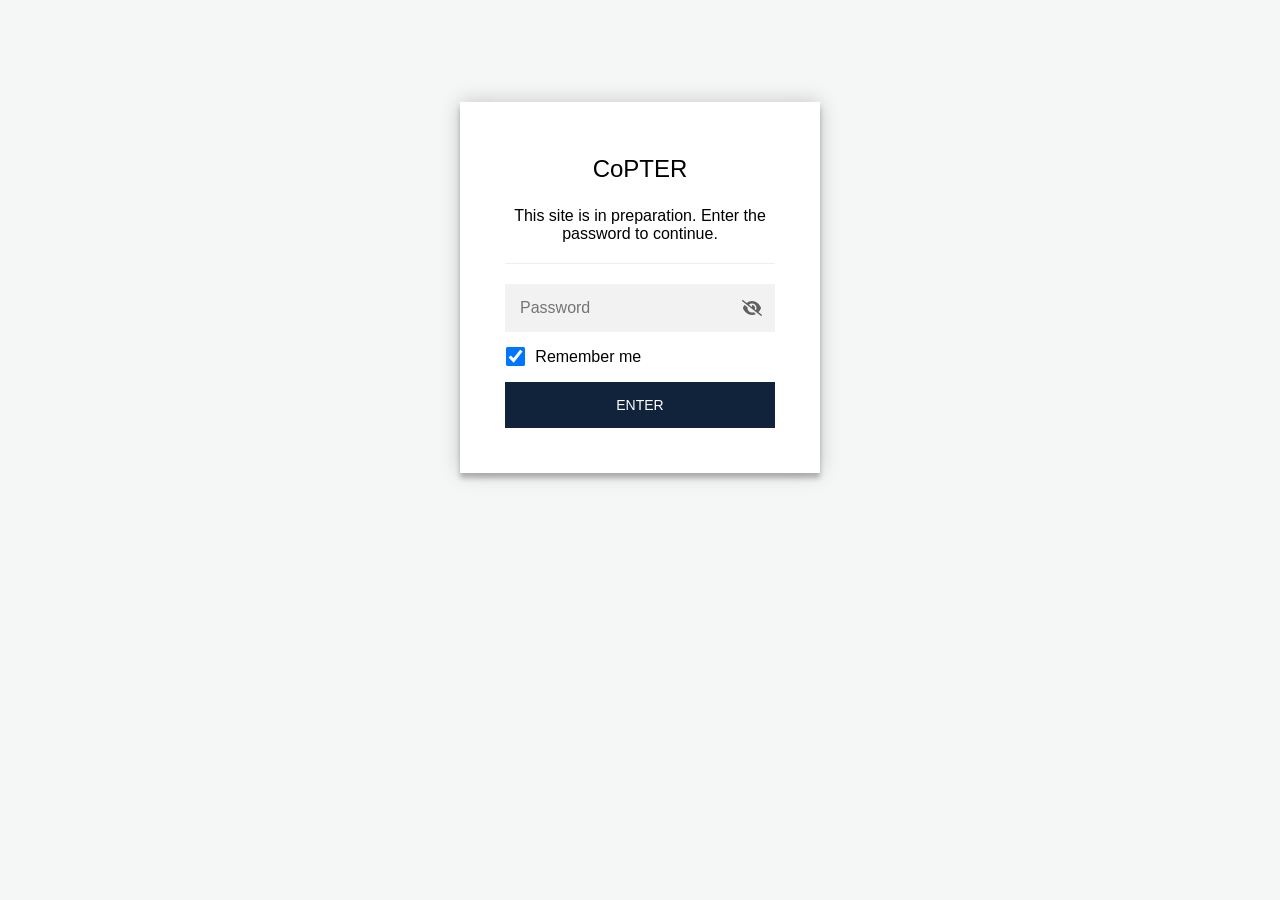
==== contact/index.html @ 414bb89a "Publish the site CoPTER-Community/copter-site-source@cb284cc1f5ce2b8433fc381425a01245a70f9b7b" ====
<!DOCTYPE html>
<html class="staticrypt-html">
    <head>
        <meta charset="utf-8" />
        <title>CoPTER</title>
        <meta name="viewport" content="width=device-width, initial-scale=1" />

        <!-- do not cache this page -->
        <meta http-equiv="cache-control" content="max-age=0" />
        <meta http-equiv="cache-control" content="no-cache" />
        <meta http-equiv="expires" content="0" />
        <meta http-equiv="expires" content="Tue, 01 Jan 1980 1:00:00 GMT" />
        <meta http-equiv="pragma" content="no-cache" />

        <style>
            .staticrypt-hr {
                margin-top: 20px;
                margin-bottom: 20px;
                border: 0;
                border-top: 1px solid #eee;
            }

            .staticrypt-page {
                width: 360px;
                padding: 8% 0 0;
                margin: auto;
                box-sizing: border-box;
            }

            .staticrypt-form {
                position: relative;
                z-index: 1;
                background: #ffffff;
                max-width: 360px;
                margin: 0 auto 100px;
                padding: 45px;
                text-align: center;
                box-shadow: 0 0 20px 0 rgba(0, 0, 0, 0.2), 0 5px 5px 0 rgba(0, 0, 0, 0.24);
            }

            .staticrypt-form input[type="password"],
            input[type="text"] {
                background: inherit;
                border: 0;
                box-sizing: border-box; /* This ensures padding is included in the total width */
                font-size: 14px;
                outline: 0;
                padding: 15px 30px 15px 15px; /* Adjust the padding to ensure there is space for the icon */
                width: 100%;
            }

            .staticrypt-password-container {
                position: relative;
                outline: 0;
                background: #f2f2f2;
                width: 100%;
                border: 0;
                margin: 0 0 15px;
                box-sizing: border-box;
            }

            .staticrypt-toggle-password-visibility {
                cursor: pointer;
                height: 20px;
                opacity: 60%;
                padding: 13px;
                position: absolute;
                right: 0;
                top: 50%;
                transform: translateY(-50%);
                width: 20px;
            }

            .staticrypt-form .staticrypt-decrypt-button {
                text-transform: uppercase;
                outline: 0;
                background: #10233a;
                width: 100%;
                border: 0;
                padding: 15px;
                color: #ffffff;
                font-size: 14px;
                cursor: pointer;
            }

            .staticrypt-form .staticrypt-decrypt-button:hover,
            .staticrypt-form .staticrypt-decrypt-button:active,
            .staticrypt-form .staticrypt-decrypt-button:focus {
                background: #10233a;
                filter: brightness(92%);
            }

            .staticrypt-html {
                height: 100%;
            }

            .staticrypt-body {
                height: 100%;
                margin: 0;
            }

            .staticrypt-content {
                height: 100%;
                margin-bottom: 1em;
                background: #f4f7f6;
                font-family: "Arial", sans-serif;
                -webkit-font-smoothing: antialiased;
                -moz-osx-font-smoothing: grayscale;
            }

            .staticrypt-instructions {
                margin-top: -1em;
                margin-bottom: 1em;
            }

            .staticrypt-title {
                font-size: 1.5em;
            }

            label.staticrypt-remember {
                display: flex;
                align-items: center;
                margin-bottom: 1em;
            }

            .staticrypt-remember input[type="checkbox"] {
                transform: scale(1.5);
                margin-right: 1em;
            }

            .hidden {
                display: none !important;
            }

            .staticrypt-spinner-container {
                height: 100%;
                display: flex;
                align-items: center;
                justify-content: center;
            }

            .staticrypt-spinner {
                display: inline-block;
                width: 2rem;
                height: 2rem;
                vertical-align: text-bottom;
                border: 0.25em solid gray;
                border-right-color: transparent;
                border-radius: 50%;
                -webkit-animation: spinner-border 0.75s linear infinite;
                animation: spinner-border 0.75s linear infinite;
                animation-duration: 0.75s;
                animation-timing-function: linear;
                animation-delay: 0s;
                animation-iteration-count: infinite;
                animation-direction: normal;
                animation-fill-mode: none;
                animation-play-state: running;
                animation-name: spinner-border;
            }

            @keyframes spinner-border {
                100% {
                    transform: rotate(360deg);
                }
            }

            @media screen and (-webkit-min-device-pixel-ratio: 0) {
                .staticrypt-form input[type="password"],
                input[type="text"] {
                    font-size: 16px;
                }
            }
        </style>
    </head>

    <body class="staticrypt-body">
        <div id="staticrypt_loading" class="staticrypt-spinner-container">
            <div class="staticrypt-spinner"></div>
        </div>

        <div id="staticrypt_content" class="staticrypt-content hidden">
            <div class="staticrypt-page">
                <div class="staticrypt-form">
                    <div class="staticrypt-instructions">
                        <p class="staticrypt-title">CoPTER</p>
                        <p>This site is in preparation. Enter the password to continue.</p>
                    </div>

                    <hr class="staticrypt-hr" />

                    <form id="staticrypt-form" action="#" method="post">
                        <div class="staticrypt-password-container">
                            <input
                                id="staticrypt-password"
                                type="password"
                                name="password"
                                placeholder="Password"
                                autofocus
                            />

                            <img
                                class="staticrypt-toggle-password-visibility"
                                alt="Show password"
                                title="Show password"
                                src="[data-uri]"
                            />
                        </div>

                        <label id="staticrypt-remember-label" class="staticrypt-remember hidden">
                            <input id="staticrypt-remember" type="checkbox" name="remember" checked />
                            Remember me
                        </label>

                        <input type="submit" class="staticrypt-decrypt-button" value="Enter" />
                    </form>
                </div>
            </div>
        </div>

        <script>
            // these variables will be filled when generating the file - the template format is 'variable_name'
            const staticryptInitiator = ((function(){
  const exports = {};
  const cryptoEngine = ((function(){
  const exports = {};
  const { subtle } = crypto;

const IV_BITS = 16 * 8;
const HEX_BITS = 4;
const ENCRYPTION_ALGO = "AES-CBC";

/**
 * Translates between utf8 encoded hexadecimal strings
 * and Uint8Array bytes.
 */
const HexEncoder = {
    /**
     * hex string -> bytes
     * @param {string} hexString
     * @returns {Uint8Array}
     */
    parse: function (hexString) {
        if (hexString.length % 2 !== 0) throw "Invalid hexString";
        const arrayBuffer = new Uint8Array(hexString.length / 2);

        for (let i = 0; i < hexString.length; i += 2) {
            const byteValue = parseInt(hexString.substring(i, i + 2), 16);
            if (isNaN(byteValue)) {
                throw "Invalid hexString";
            }
            arrayBuffer[i / 2] = byteValue;
        }
        return arrayBuffer;
    },

    /**
     * bytes -> hex string
     * @param {Uint8Array} bytes
     * @returns {string}
     */
    stringify: function (bytes) {
        const hexBytes = [];

        for (let i = 0; i < bytes.length; ++i) {
            let byteString = bytes[i].toString(16);
            if (byteString.length < 2) {
                byteString = "0" + byteString;
            }
            hexBytes.push(byteString);
        }
        return hexBytes.join("");
    },
};

/**
 * Translates between utf8 strings and Uint8Array bytes.
 */
const UTF8Encoder = {
    parse: function (str) {
        return new TextEncoder().encode(str);
    },

    stringify: function (bytes) {
        return new TextDecoder().decode(bytes);
    },
};

/**
 * Salt and encrypt a msg with a password.
 */
async function encrypt(msg, hashedPassword) {
    // Must be 16 bytes, unpredictable, and preferably cryptographically random. However, it need not be secret.
    // https://developer.mozilla.org/en-US/docs/Web/API/SubtleCrypto/encrypt#parameters
    const iv = crypto.getRandomValues(new Uint8Array(IV_BITS / 8));

    const key = await subtle.importKey("raw", HexEncoder.parse(hashedPassword), ENCRYPTION_ALGO, false, ["encrypt"]);

    const encrypted = await subtle.encrypt(
        {
            name: ENCRYPTION_ALGO,
            iv: iv,
        },
        key,
        UTF8Encoder.parse(msg)
    );

    // iv will be 32 hex characters, we prepend it to the ciphertext for use in decryption
    return HexEncoder.stringify(iv) + HexEncoder.stringify(new Uint8Array(encrypted));
}
exports.encrypt = encrypt;

/**
 * Decrypt a salted msg using a password.
 *
 * @param {string} encryptedMsg
 * @param {string} hashedPassword
 * @returns {Promise<string>}
 */
async function decrypt(encryptedMsg, hashedPassword) {
    const ivLength = IV_BITS / HEX_BITS;
    const iv = HexEncoder.parse(encryptedMsg.substring(0, ivLength));
    const encrypted = encryptedMsg.substring(ivLength);

    const key = await subtle.importKey("raw", HexEncoder.parse(hashedPassword), ENCRYPTION_ALGO, false, ["decrypt"]);

    const outBuffer = await subtle.decrypt(
        {
            name: ENCRYPTION_ALGO,
            iv: iv,
        },
        key,
        HexEncoder.parse(encrypted)
    );

    return UTF8Encoder.stringify(new Uint8Array(outBuffer));
}
exports.decrypt = decrypt;

/**
 * Salt and hash the password so it can be stored in localStorage without opening a password reuse vulnerability.
 *
 * @param {string} password
 * @param {string} salt
 * @returns {Promise<string>}
 */
async function hashPassword(password, salt) {
    // we hash the password in multiple steps, each adding more iterations. This is because we used to allow less
    // iterations, so for backward compatibility reasons, we need to support going from that to more iterations.
    let hashedPassword = await hashLegacyRound(password, salt);

    hashedPassword = await hashSecondRound(hashedPassword, salt);

    return hashThirdRound(hashedPassword, salt);
}
exports.hashPassword = hashPassword;

/**
 * This hashes the password with 1k iterations. This is a low number, we need this function to support backwards
 * compatibility.
 *
 * @param {string} password
 * @param {string} salt
 * @returns {Promise<string>}
 */
function hashLegacyRound(password, salt) {
    return pbkdf2(password, salt, 1000, "SHA-1");
}
exports.hashLegacyRound = hashLegacyRound;

/**
 * Add a second round of iterations. This is because we used to use 1k, so for backwards compatibility with
 * remember-me/autodecrypt links, we need to support going from that to more iterations.
 *
 * @param hashedPassword
 * @param salt
 * @returns {Promise<string>}
 */
function hashSecondRound(hashedPassword, salt) {
    return pbkdf2(hashedPassword, salt, 14000, "SHA-256");
}
exports.hashSecondRound = hashSecondRound;

/**
 * Add a third round of iterations to bring total number to 600k. This is because we used to use 1k, then 15k, so for
 * backwards compatibility with remember-me/autodecrypt links, we need to support going from that to more iterations.
 *
 * @param hashedPassword
 * @param salt
 * @returns {Promise<string>}
 */
function hashThirdRound(hashedPassword, salt) {
    return pbkdf2(hashedPassword, salt, 585000, "SHA-256");
}
exports.hashThirdRound = hashThirdRound;

/**
 * Salt and hash the password so it can be stored in localStorage without opening a password reuse vulnerability.
 *
 * @param {string} password
 * @param {string} salt
 * @param {int} iterations
 * @param {string} hashAlgorithm
 * @returns {Promise<string>}
 */
async function pbkdf2(password, salt, iterations, hashAlgorithm) {
    const key = await subtle.importKey("raw", UTF8Encoder.parse(password), "PBKDF2", false, ["deriveBits"]);

    const keyBytes = await subtle.deriveBits(
        {
            name: "PBKDF2",
            hash: hashAlgorithm,
            iterations,
            salt: UTF8Encoder.parse(salt),
        },
        key,
        256
    );

    return HexEncoder.stringify(new Uint8Array(keyBytes));
}

function generateRandomSalt() {
    const bytes = crypto.getRandomValues(new Uint8Array(128 / 8));

    return HexEncoder.stringify(new Uint8Array(bytes));
}
exports.generateRandomSalt = generateRandomSalt;

async function signMessage(hashedPassword, message) {
    const key = await subtle.importKey(
        "raw",
        HexEncoder.parse(hashedPassword),
        {
            name: "HMAC",
            hash: "SHA-256",
        },
        false,
        ["sign"]
    );
    const signature = await subtle.sign("HMAC", key, UTF8Encoder.parse(message));

    return HexEncoder.stringify(new Uint8Array(signature));
}
exports.signMessage = signMessage;

function getRandomAlphanum() {
    const possibleCharacters = "abcdefghijklmnopqrstuvwxyzABCDEFGHIJKLMNOPQRSTUVWXYZ0123456789";

    let byteArray;
    let parsedInt;

    // Keep generating new random bytes until we get a value that falls
    // within a range that can be evenly divided by possibleCharacters.length
    do {
        byteArray = crypto.getRandomValues(new Uint8Array(1));
        // extract the lowest byte to get an int from 0 to 255 (probably unnecessary, since we're only generating 1 byte)
        parsedInt = byteArray[0] & 0xff;
    } while (parsedInt >= 256 - (256 % possibleCharacters.length));

    // Take the modulo of the parsed integer to get a random number between 0 and totalLength - 1
    const randomIndex = parsedInt % possibleCharacters.length;

    return possibleCharacters[randomIndex];
}

/**
 * Generate a random string of a given length.
 *
 * @param {int} length
 * @returns {string}
 */
function generateRandomString(length) {
    let randomString = "";

    for (let i = 0; i < length; i++) {
        randomString += getRandomAlphanum();
    }

    return randomString;
}
exports.generateRandomString = generateRandomString;

  return exports;
})());
const codec = ((function(){
  const exports = {};
  /**
 * Initialize the codec with the provided cryptoEngine - this return functions to encode and decode messages.
 *
 * @param cryptoEngine - the engine to use for encryption / decryption
 */
function init(cryptoEngine) {
    const exports = {};

    /**
     * Top-level function for encoding a message.
     * Includes password hashing, encryption, and signing.
     *
     * @param {string} msg
     * @param {string} password
     * @param {string} salt
     *
     * @returns {string} The encoded text
     */
    async function encode(msg, password, salt) {
        const hashedPassword = await cryptoEngine.hashPassword(password, salt);

        const encrypted = await cryptoEngine.encrypt(msg, hashedPassword);

        // we use the hashed password in the HMAC because this is effectively what will be used a password (so we can store
        // it in localStorage safely, we don't use the clear text password)
        const hmac = await cryptoEngine.signMessage(hashedPassword, encrypted);

        return hmac + encrypted;
    }
    exports.encode = encode;

    /**
     * Encode using a password that has already been hashed. This is useful to encode multiple messages in a row, that way
     * we don't need to hash the password multiple times.
     *
     * @param {string} msg
     * @param {string} hashedPassword
     *
     * @returns {string} The encoded text
     */
    async function encodeWithHashedPassword(msg, hashedPassword) {
        const encrypted = await cryptoEngine.encrypt(msg, hashedPassword);

        // we use the hashed password in the HMAC because this is effectively what will be used a password (so we can store
        // it in localStorage safely, we don't use the clear text password)
        const hmac = await cryptoEngine.signMessage(hashedPassword, encrypted);

        return hmac + encrypted;
    }
    exports.encodeWithHashedPassword = encodeWithHashedPassword;

    /**
     * Top-level function for decoding a message.
     * Includes signature check and decryption.
     *
     * @param {string} signedMsg
     * @param {string} hashedPassword
     * @param {string} salt
     * @param {int} backwardCompatibleAttempt
     * @param {string} originalPassword
     *
     * @returns {Object} {success: true, decoded: string} | {success: false, message: string}
     */
    async function decode(signedMsg, hashedPassword, salt, backwardCompatibleAttempt = 0, originalPassword = "") {
        const encryptedHMAC = signedMsg.substring(0, 64);
        const encryptedMsg = signedMsg.substring(64);
        const decryptedHMAC = await cryptoEngine.signMessage(hashedPassword, encryptedMsg);

        if (decryptedHMAC !== encryptedHMAC) {
            // we have been raising the number of iterations in the hashing algorithm multiple times, so to support the old
            // remember-me/autodecrypt links we need to try bringing the old hashes up to speed.
            originalPassword = originalPassword || hashedPassword;
            if (backwardCompatibleAttempt === 0) {
                const updatedHashedPassword = await cryptoEngine.hashThirdRound(originalPassword, salt);

                return decode(signedMsg, updatedHashedPassword, salt, backwardCompatibleAttempt + 1, originalPassword);
            }
            if (backwardCompatibleAttempt === 1) {
                let updatedHashedPassword = await cryptoEngine.hashSecondRound(originalPassword, salt);
                updatedHashedPassword = await cryptoEngine.hashThirdRound(updatedHashedPassword, salt);

                return decode(signedMsg, updatedHashedPassword, salt, backwardCompatibleAttempt + 1, originalPassword);
            }

            return { success: false, message: "Signature mismatch" };
        }

        return {
            success: true,
            decoded: await cryptoEngine.decrypt(encryptedMsg, hashedPassword),
        };
    }
    exports.decode = decode;

    return exports;
}
exports.init = init;

  return exports;
})());
const decode = codec.init(cryptoEngine).decode;

/**
 * Initialize the staticrypt module, that exposes functions callbable by the password_template.
 *
 * @param {{
 *  staticryptEncryptedMsgUniqueVariableName: string,
 *  isRememberEnabled: boolean,
 *  rememberDurationInDays: number,
 *  staticryptSaltUniqueVariableName: string,
 * }} staticryptConfig - object of data that is stored on the password_template at encryption time.
 *
 * @param {{
 *  rememberExpirationKey: string,
 *  rememberPassphraseKey: string,
 *  replaceHtmlCallback: function,
 *  clearLocalStorageCallback: function,
 * }} templateConfig - object of data that can be configured by a custom password_template.
 */
function init(staticryptConfig, templateConfig) {
    const exports = {};

    /**
     * Decrypt our encrypted page, replace the whole HTML.
     *
     * @param {string} hashedPassword
     * @returns {Promise<boolean>}
     */
    async function decryptAndReplaceHtml(hashedPassword) {
        const { staticryptEncryptedMsgUniqueVariableName, staticryptSaltUniqueVariableName } = staticryptConfig;
        const { replaceHtmlCallback } = templateConfig;

        const result = await decode(
            staticryptEncryptedMsgUniqueVariableName,
            hashedPassword,
            staticryptSaltUniqueVariableName
        );
        if (!result.success) {
            return false;
        }
        const plainHTML = result.decoded;

        // if the user configured a callback call it, otherwise just replace the whole HTML
        if (typeof replaceHtmlCallback === "function") {
            replaceHtmlCallback(plainHTML);
        } else {
            document.write(plainHTML);
            document.close();
        }

        return true;
    }

    /**
     * Attempt to decrypt the page and replace the whole HTML.
     *
     * @param {string} password
     * @param {boolean} isRememberChecked
     *
     * @returns {Promise<{isSuccessful: boolean, hashedPassword?: string}>} - we return an object, so that if we want to
     *   expose more information in the future we can do it without breaking the password_template
     */
    async function handleDecryptionOfPage(password, isRememberChecked) {
        const { staticryptSaltUniqueVariableName } = staticryptConfig;

        // decrypt and replace the whole page
        const hashedPassword = await cryptoEngine.hashPassword(password, staticryptSaltUniqueVariableName);
        return handleDecryptionOfPageFromHash(hashedPassword, isRememberChecked);
    }
    exports.handleDecryptionOfPage = handleDecryptionOfPage;

    async function handleDecryptionOfPageFromHash(hashedPassword, isRememberChecked) {
        const { isRememberEnabled, rememberDurationInDays } = staticryptConfig;
        const { rememberExpirationKey, rememberPassphraseKey } = templateConfig;

        const isDecryptionSuccessful = await decryptAndReplaceHtml(hashedPassword);

        if (!isDecryptionSuccessful) {
            return {
                isSuccessful: false,
                hashedPassword,
            };
        }

        // remember the hashedPassword and set its expiration if necessary
        if (isRememberEnabled && isRememberChecked) {
            window.localStorage.setItem(rememberPassphraseKey, hashedPassword);

            // set the expiration if the duration isn't 0 (meaning no expiration)
            if (rememberDurationInDays > 0) {
                window.localStorage.setItem(
                    rememberExpirationKey,
                    (new Date().getTime() + rememberDurationInDays * 24 * 60 * 60 * 1000).toString()
                );
            }
        }

        return {
            isSuccessful: true,
            hashedPassword,
        };
    }
    exports.handleDecryptionOfPageFromHash = handleDecryptionOfPageFromHash;

    /**
     * Clear localstorage from staticrypt related values
     */
    function clearLocalStorage() {
        const { clearLocalStorageCallback, rememberExpirationKey, rememberPassphraseKey } = templateConfig;

        if (typeof clearLocalStorageCallback === "function") {
            clearLocalStorageCallback();
        } else {
            localStorage.removeItem(rememberPassphraseKey);
            localStorage.removeItem(rememberExpirationKey);
        }
    }

    async function handleDecryptOnLoad() {
        let isSuccessful = await decryptOnLoadFromUrl();

        if (!isSuccessful) {
            isSuccessful = await decryptOnLoadFromRememberMe();
        }

        return { isSuccessful };
    }
    exports.handleDecryptOnLoad = handleDecryptOnLoad;

    /**
     * Clear storage if we are logging out
     *
     * @returns {boolean} - whether we logged out
     */
    function logoutIfNeeded() {
        const logoutKey = "staticrypt_logout";

        // handle logout through query param
        const queryParams = new URLSearchParams(window.location.search);
        if (queryParams.has(logoutKey)) {
            clearLocalStorage();
            return true;
        }

        // handle logout through URL fragment
        const hash = window.location.hash.substring(1);
        if (hash.includes(logoutKey)) {
            clearLocalStorage();
            return true;
        }

        return false;
    }

    /**
     * To be called on load: check if we want to try to decrypt and replace the HTML with the decrypted content, and
     * try to do it if needed.
     *
     * @returns {Promise<boolean>} true if we derypted and replaced the whole page, false otherwise
     */
    async function decryptOnLoadFromRememberMe() {
        const { rememberDurationInDays } = staticryptConfig;
        const { rememberExpirationKey, rememberPassphraseKey } = templateConfig;

        // if we are login out, terminate
        if (logoutIfNeeded()) {
            return false;
        }

        // if there is expiration configured, check if we're not beyond the expiration
        if (rememberDurationInDays && rememberDurationInDays > 0) {
            const expiration = localStorage.getItem(rememberExpirationKey),
                isExpired = expiration && new Date().getTime() > parseInt(expiration);

            if (isExpired) {
                clearLocalStorage();
                return false;
            }
        }

        const hashedPassword = localStorage.getItem(rememberPassphraseKey);

        if (hashedPassword) {
            // try to decrypt
            const isDecryptionSuccessful = await decryptAndReplaceHtml(hashedPassword);

            // if the decryption is unsuccessful the password might be wrong - silently clear the saved data and let
            // the user fill the password form again
            if (!isDecryptionSuccessful) {
                clearLocalStorage();
                return false;
            }

            return true;
        }

        return false;
    }

    async function decryptOnLoadFromUrl() {
        const passwordKey = "staticrypt_pwd";
        const rememberMeKey = "remember_me";

        // try to get the password from the query param (for backward compatibility - we now want to avoid this method,
        // since it sends the hashed password to the server which isn't needed)
        const queryParams = new URLSearchParams(window.location.search);
        const hashedPasswordQuery = queryParams.get(passwordKey);
        const rememberMeQuery = queryParams.get(rememberMeKey);

        const urlFragment = window.location.hash.substring(1);
        // get the password from the url fragment
        const hashedPasswordRegexMatch = urlFragment.match(new RegExp(passwordKey + "=([^&]*)"));
        const hashedPasswordFragment = hashedPasswordRegexMatch ? hashedPasswordRegexMatch[1] : null;
        const rememberMeFragment = urlFragment.includes(rememberMeKey);

        const hashedPassword = hashedPasswordFragment || hashedPasswordQuery;
        const rememberMe = rememberMeFragment || rememberMeQuery;

        if (hashedPassword) {
            return handleDecryptionOfPageFromHash(hashedPassword, rememberMe);
        }

        return false;
    }

    return exports;
}
exports.init = init;

  return exports;
})());
            const templateError = "Bad password!",
                templateToggleAltShow = "Show password",
                templateToggleAltHide = "Hide password",
                isRememberEnabled = true,
                staticryptConfig = {"staticryptEncryptedMsgUniqueVariableName":"[base64]","isRememberEnabled":true,"rememberDurationInDays":30,"staticryptSaltUniqueVariableName":"5c9e1f0a7b3d42e8a6c1d0f9b2e47a35"};

            // you can edit these values to customize some of the behavior of StatiCrypt
            const templateConfig = {
                rememberExpirationKey: "staticrypt_expiration",
                rememberPassphraseKey: "staticrypt_passphrase",
                replaceHtmlCallback: null,
                clearLocalStorageCallback: null,
            };

            // init the staticrypt engine
            const staticrypt = staticryptInitiator.init(staticryptConfig, templateConfig);

            // try to automatically decrypt on load if there is a saved password
            window.onload = async function () {
                const { isSuccessful } = await staticrypt.handleDecryptOnLoad();

                // if we didn't decrypt anything on load, show the password prompt. Otherwise the content has already been
                // replaced, no need to do anything
                if (!isSuccessful) {
                    // hide loading screen
                    document.getElementById("staticrypt_loading").classList.add("hidden");
                    document.getElementById("staticrypt_content").classList.remove("hidden");
                    document.getElementById("staticrypt-password").focus();

                    // show the remember me checkbox
                    if (isRememberEnabled) {
                        document.getElementById("staticrypt-remember-label").classList.remove("hidden");
                    }
                }
            };

            // toggle password visibility
            const toggleIcon = document.querySelector(".staticrypt-toggle-password-visibility");
            // these two icons are coming from FontAwesome
            const imgSrcEyeClosed =
                "[data-uri]";
            const imgSrcEyeOpened =
                "[data-uri]";
            toggleIcon.addEventListener("click", function () {
                const passwordInput = document.getElementById("staticrypt-password");
                if (passwordInput.type === "password") {
                    passwordInput.type = "text";
                    toggleIcon.src = imgSrcEyeOpened;
                    toggleIcon.alt = templateToggleAltHide;
                    toggleIcon.title = templateToggleAltHide;
                } else {
                    passwordInput.type = "password";
                    toggleIcon.src = imgSrcEyeClosed;
                    toggleIcon.alt = templateToggleAltShow;
                    toggleIcon.title = templateToggleAltShow;
                }
            });

            // handle password form submission
            document.getElementById("staticrypt-form").addEventListener("submit", async function (e) {
                e.preventDefault();

                const password = document.getElementById("staticrypt-password").value,
                    isRememberChecked = document.getElementById("staticrypt-remember").checked;

                const { isSuccessful } = await staticrypt.handleDecryptionOfPage(password, isRememberChecked);

                if (!isSuccessful) {
                    alert(templateError);
                }
            });
        </script>
    </body>
</html>
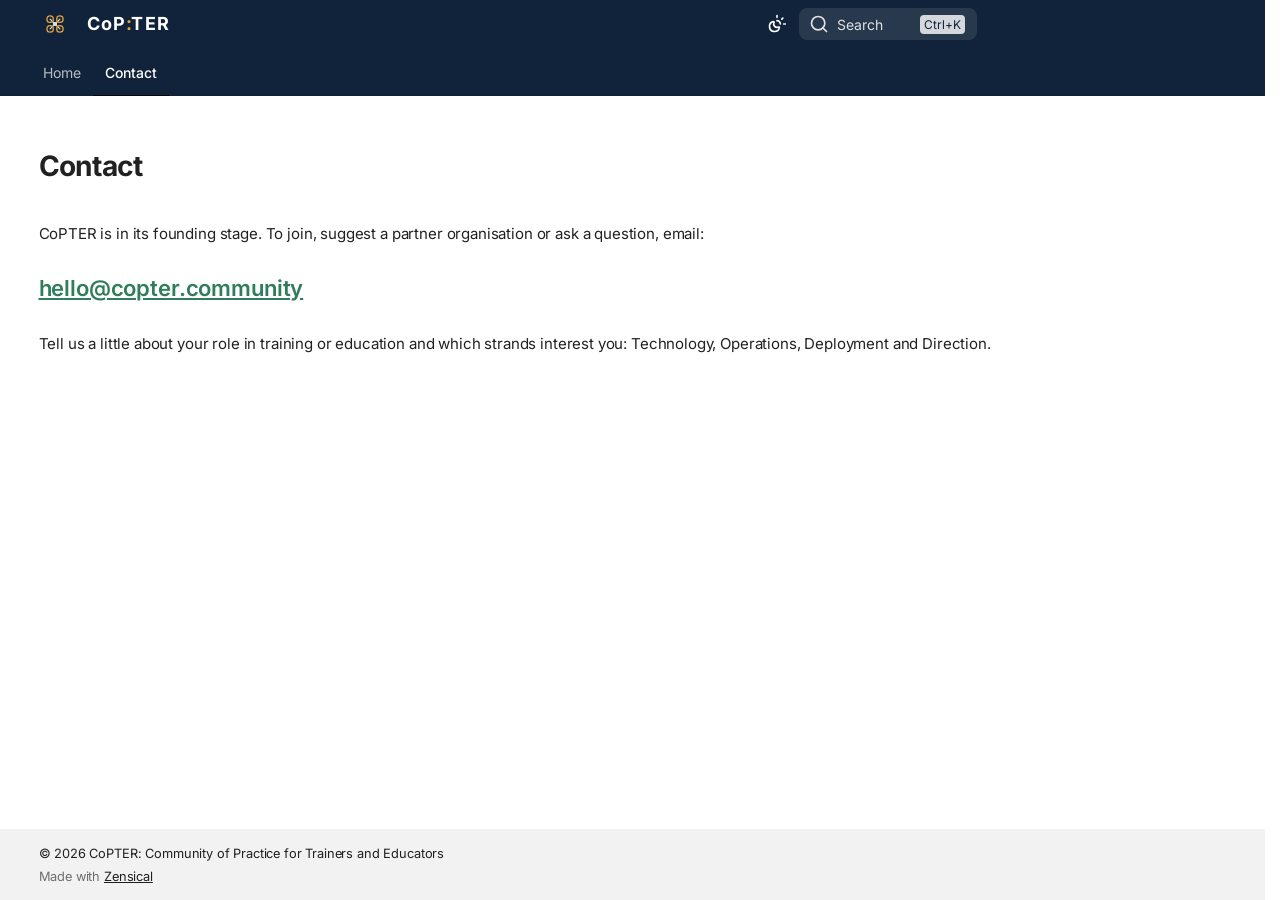
==== commit c2ded895: "Publish the site CoPTER-Community/copter-site-source@85838d6290b6d36f0bfbc77fa1979a5b2c6f02ea" ====
--- a/contact/index.html
+++ b/contact/index.html
@@ -1,892 +1,390 @@
-<!DOCTYPE html>
-<html class="staticrypt-html">
-    <head>
-        <meta charset="utf-8" />
-        <title>CoPTER</title>
-        <meta name="viewport" content="width=device-width, initial-scale=1" />
-
-        <!-- do not cache this page -->
-        <meta http-equiv="cache-control" content="max-age=0" />
-        <meta http-equiv="cache-control" content="no-cache" />
-        <meta http-equiv="expires" content="0" />
-        <meta http-equiv="expires" content="Tue, 01 Jan 1980 1:00:00 GMT" />
-        <meta http-equiv="pragma" content="no-cache" />
-
-        <style>
-            .staticrypt-hr {
-                margin-top: 20px;
-                margin-bottom: 20px;
-                border: 0;
-                border-top: 1px solid #eee;
-            }
-
-            .staticrypt-page {
-                width: 360px;
-                padding: 8% 0 0;
-                margin: auto;
-                box-sizing: border-box;
-            }
-
-            .staticrypt-form {
-                position: relative;
-                z-index: 1;
-                background: #ffffff;
-                max-width: 360px;
-                margin: 0 auto 100px;
-                padding: 45px;
-                text-align: center;
-                box-shadow: 0 0 20px 0 rgba(0, 0, 0, 0.2), 0 5px 5px 0 rgba(0, 0, 0, 0.24);
-            }
-
-            .staticrypt-form input[type="password"],
-            input[type="text"] {
-                background: inherit;
-                border: 0;
-                box-sizing: border-box; /* This ensures padding is included in the total width */
-                font-size: 14px;
-                outline: 0;
-                padding: 15px 30px 15px 15px; /* Adjust the padding to ensure there is space for the icon */
-                width: 100%;
-            }
-
-            .staticrypt-password-container {
-                position: relative;
-                outline: 0;
-                background: #f2f2f2;
-                width: 100%;
-                border: 0;
-                margin: 0 0 15px;
-                box-sizing: border-box;
-            }
-
-            .staticrypt-toggle-password-visibility {
-                cursor: pointer;
-                height: 20px;
-                opacity: 60%;
-                padding: 13px;
-                position: absolute;
-                right: 0;
-                top: 50%;
-                transform: translateY(-50%);
-                width: 20px;
-            }
-
-            .staticrypt-form .staticrypt-decrypt-button {
-                text-transform: uppercase;
-                outline: 0;
-                background: #10233a;
-                width: 100%;
-                border: 0;
-                padding: 15px;
-                color: #ffffff;
-                font-size: 14px;
-                cursor: pointer;
-            }
-
-            .staticrypt-form .staticrypt-decrypt-button:hover,
-            .staticrypt-form .staticrypt-decrypt-button:active,
-            .staticrypt-form .staticrypt-decrypt-button:focus {
-                background: #10233a;
-                filter: brightness(92%);
-            }
-
-            .staticrypt-html {
-                height: 100%;
-            }
-
-            .staticrypt-body {
-                height: 100%;
-                margin: 0;
-            }
-
-            .staticrypt-content {
-                height: 100%;
-                margin-bottom: 1em;
-                background: #f4f7f6;
-                font-family: "Arial", sans-serif;
-                -webkit-font-smoothing: antialiased;
-                -moz-osx-font-smoothing: grayscale;
-            }
-
-            .staticrypt-instructions {
-                margin-top: -1em;
-                margin-bottom: 1em;
-            }
-
-            .staticrypt-title {
-                font-size: 1.5em;
-            }
-
-            label.staticrypt-remember {
-                display: flex;
-                align-items: center;
-                margin-bottom: 1em;
-            }
-
-            .staticrypt-remember input[type="checkbox"] {
-                transform: scale(1.5);
-                margin-right: 1em;
-            }
-
-            .hidden {
-                display: none !important;
-            }
-
-            .staticrypt-spinner-container {
-                height: 100%;
-                display: flex;
-                align-items: center;
-                justify-content: center;
-            }
-
-            .staticrypt-spinner {
-                display: inline-block;
-                width: 2rem;
-                height: 2rem;
-                vertical-align: text-bottom;
-                border: 0.25em solid gray;
-                border-right-color: transparent;
-                border-radius: 50%;
-                -webkit-animation: spinner-border 0.75s linear infinite;
-                animation: spinner-border 0.75s linear infinite;
-                animation-duration: 0.75s;
-                animation-timing-function: linear;
-                animation-delay: 0s;
-                animation-iteration-count: infinite;
-                animation-direction: normal;
-                animation-fill-mode: none;
-                animation-play-state: running;
-                animation-name: spinner-border;
-            }
-
-            @keyframes spinner-border {
-                100% {
-                    transform: rotate(360deg);
-                }
-            }
-
-            @media screen and (-webkit-min-device-pixel-ratio: 0) {
-                .staticrypt-form input[type="password"],
-                input[type="text"] {
-                    font-size: 16px;
-                }
-            }
-        </style>
-    </head>
-
-    <body class="staticrypt-body">
-        <div id="staticrypt_loading" class="staticrypt-spinner-container">
-            <div class="staticrypt-spinner"></div>
+
+<!doctype html>
+<html lang="en" class="no-js">
+  <head>
+    
+      <meta charset="utf-8">
+      <meta name="viewport" content="width=device-width,initial-scale=1">
+      
+        <meta name="description" content="CoPTER: a community of practice for people who teach, train and develop with uncrewed aerial systems.">
+      
+      
+      
+        <link rel="canonical" href="https://copter.community/contact/">
+      
+      
+        <link rel="prev" href="../members/">
+      
+      
+      
+        
+      
+      
+      <link rel="icon" href="../assets/images/copter-mark.svg">
+      <meta name="generator" content="zensical-0.0.68">
+    
+    
+      
+        <title>Contact - CoPTER</title>
+      
+    
+    
+      
+        
+      
+      <link rel="stylesheet" href="../assets/stylesheets/modern/main.595f2bf5.min.css">
+      
+        
+          
+        
+        <link rel="stylesheet" href="../assets/stylesheets/modern/palette.b27955a4.min.css">
+      
+      
+
+
+    
+    
+      
+    
+    
+      
+    
+    
+      <link rel="stylesheet" href="../assets/stylesheets/copter.css">
+    
+    <script>__md_scope=new URL("..",location),__md_scope.pathname.endsWith("/")||(__md_scope=new URL(__md_scope.pathname+"/",location)),__md_hash=e=>[...e].reduce(((e,t)=>(e<<5)-e+t.charCodeAt(0)),0),__md_get=(e,t=localStorage,_=__md_scope)=>JSON.parse(t.getItem(_.pathname+"."+e)),__md_set=(e,t,_=localStorage,a=__md_scope)=>{try{_.setItem(a.pathname+"."+e,JSON.stringify(t))}catch(e){}},document.documentElement.setAttribute("data-platform",navigator.platform)</script>
+    
+      
+  
+
+
+  
+  <script data-goatcounter="https://copter-community.goatcounter.com/count" async src="//gc.zgo.at/count.js"></script>
+
+  
+    <script>"undefined"!=typeof __md_analytics&&__md_analytics()</script>
+  
+
+    
+    
+  <link rel="preload" href="../assets/fonts/inter-latin-wght-normal.woff2" as="font" type="font/woff2" crossorigin>
+
+  </head>
+  
+  
+    
+    
+      
+    
+    
+    
+    
+    <body dir="ltr" data-md-color-scheme="default" data-md-color-primary="indigo" data-md-color-accent="indigo">
+  
+    
+    <input class="md-toggle" data-md-toggle="drawer" type="checkbox" id="__drawer" autocomplete="off">
+    <input class="md-toggle" data-md-toggle="search" type="checkbox" id="__search" autocomplete="off">
+    <label class="md-overlay" for="__drawer" aria-hidden="true"></label>
+    <div data-md-component="skip">
+      <a href="#__skip" class="md-skip">
+        Skip to content
+      </a>
+    </div>
+    <div data-md-component="announce">
+      
+    </div>
+    
+    
+      
+
+<header class="md-header" data-md-component="header">
+  <nav class="md-header__inner md-grid" aria-label="Header">
+    <a href="./.." title="CoPTER" class="md-header__button md-logo" aria-label="CoPTER" data-md-component="logo">
+      
+  <img src="../assets/images/copter-mark.svg" alt="CoPTER">
+
+    </a>
+    <label class="md-header__button md-icon" for="__drawer" aria-label="Navigation">
+      
+      <svg xmlns="http://www.w3.org/2000/svg" fill="none" stroke="currentColor" stroke-linecap="round" stroke-linejoin="round" stroke-width="2" class="lucide lucide-menu" viewBox="0 0 24 24"><path d="M4 5h16M4 12h16M4 19h16"/></svg>
+    </label>
+    <div class="md-header__title" data-md-component="header-title">
+      <div class="md-header__ellipsis">
+        <div class="md-header__topic">
+          <span class="md-ellipsis"><a class="cp-header__home" href="./..">CoP<span class="cp-wm__colon" aria-hidden="true">:</span>TER</a>
+          </span>
         </div>
-
-        <div id="staticrypt_content" class="staticrypt-content hidden">
-            <div class="staticrypt-page">
-                <div class="staticrypt-form">
-                    <div class="staticrypt-instructions">
-                        <p class="staticrypt-title">CoPTER</p>
-                        <p>This site is in preparation. Enter the password to continue.</p>
-                    </div>
-
-                    <hr class="staticrypt-hr" />
-
-                    <form id="staticrypt-form" action="#" method="post">
-                        <div class="staticrypt-password-container">
-                            <input
-                                id="staticrypt-password"
-                                type="password"
-                                name="password"
-                                placeholder="Password"
-                                autofocus
-                            />
-
-                            <img
-                                class="staticrypt-toggle-password-visibility"
-                                alt="Show password"
-                                title="Show password"
-                                src="[data-uri]"
-                            />
-                        </div>
-
-                        <label id="staticrypt-remember-label" class="staticrypt-remember hidden">
-                            <input id="staticrypt-remember" type="checkbox" name="remember" checked />
-                            Remember me
-                        </label>
-
-                        <input type="submit" class="staticrypt-decrypt-button" value="Enter" />
-                    </form>
+        <div class="md-header__topic" data-md-component="header-topic">
+          <span class="md-ellipsis">
+            
+              Contact
+            
+          </span>
+        </div>
+      </div>
+    </div>
+    
+      
+        <form class="md-header__option" data-md-component="palette">
+  
+    
+    
+    
+    <input class="md-option" data-md-color-media="(prefers-color-scheme)" data-md-color-scheme="default" data-md-color-primary="indigo" data-md-color-accent="indigo"  aria-label="Switch to light mode"  type="radio" name="__palette" id="__palette_0">
+    
+      <label class="md-header__button md-icon" title="Switch to light mode" for="__palette_1" hidden>
+        <svg xmlns="http://www.w3.org/2000/svg" fill="none" stroke="currentColor" stroke-linecap="round" stroke-linejoin="round" stroke-width="2" class="lucide lucide-sun-moon" viewBox="0 0 24 24"><path d="M12 2v2M14.837 16.385a6 6 0 1 1-7.223-7.222c.624-.147.97.66.715 1.248a4 4 0 0 0 5.26 5.259c.589-.255 1.396.09 1.248.715M16 12a4 4 0 0 0-4-4M19 5l-1.256 1.256M20 12h2"/></svg>
+      </label>
+    
+  
+    
+    
+    
+    <input class="md-option" data-md-color-media="(prefers-color-scheme: light)" data-md-color-scheme="default" data-md-color-primary="custom" data-md-color-accent="custom"  aria-label="Switch to dark mode"  type="radio" name="__palette" id="__palette_1">
+    
+      <label class="md-header__button md-icon" title="Switch to dark mode" for="__palette_2" hidden>
+        <svg xmlns="http://www.w3.org/2000/svg" fill="none" stroke="currentColor" stroke-linecap="round" stroke-linejoin="round" stroke-width="2" class="lucide lucide-sun" viewBox="0 0 24 24"><circle cx="12" cy="12" r="4"/><path d="M12 2v2M12 20v2M4.93 4.93l1.41 1.41M17.66 17.66l1.41 1.41M2 12h2M20 12h2M6.34 17.66l-1.41 1.41M19.07 4.93l-1.41 1.41"/></svg>
+      </label>
+    
+  
+    
+    
+    
+    <input class="md-option" data-md-color-media="(prefers-color-scheme: dark)" data-md-color-scheme="slate" data-md-color-primary="custom" data-md-color-accent="custom"  aria-label="Switch to system preference"  type="radio" name="__palette" id="__palette_2">
+    
+      <label class="md-header__button md-icon" title="Switch to system preference" for="__palette_0" hidden>
+        <svg xmlns="http://www.w3.org/2000/svg" fill="none" stroke="currentColor" stroke-linecap="round" stroke-linejoin="round" stroke-width="2" class="lucide lucide-moon" viewBox="0 0 24 24"><path d="M20.985 12.486a9 9 0 1 1-9.473-9.472c.405-.022.617.46.402.803a6 6 0 0 0 8.268 8.268c.344-.215.825-.004.803.401"/></svg>
+      </label>
+    
+  
+</form>
+      
+    
+    
+      <script>var palette=__md_get("__palette");if(palette&&palette.color){if("(prefers-color-scheme)"===palette.color.media){var media=matchMedia("(prefers-color-scheme: light)"),input=document.querySelector(media.matches?"[data-md-color-media='(prefers-color-scheme: light)']":"[data-md-color-media='(prefers-color-scheme: dark)']");palette.color.media=input.getAttribute("data-md-color-media"),palette.color.scheme=input.getAttribute("data-md-color-scheme"),palette.color.primary=input.getAttribute("data-md-color-primary"),palette.color.accent=input.getAttribute("data-md-color-accent")}for(var[key,value]of Object.entries(palette.color))document.body.setAttribute("data-md-color-"+key,value)}</script>
+    
+    
+    
+      
+      
+        <label class="md-header__button md-icon" for="__search" aria-label="Search">
+          
+          <svg xmlns="http://www.w3.org/2000/svg" fill="none" stroke="currentColor" stroke-linecap="round" stroke-linejoin="round" stroke-width="2" class="lucide lucide-search" viewBox="0 0 24 24"><path d="m21 21-4.34-4.34"/><circle cx="11" cy="11" r="8"/></svg>
+        </label>
+        <div class="md-search" data-md-component="search" role="dialog" aria-label="Search">
+  <button type="button" class="md-search__button">
+    Search
+  </button>
+</div>
+      
+    
+    <div class="md-header__source">
+      
+    </div>
+  </nav>
+  
+</header>
+    
+    <div class="md-container" data-md-component="container">
+      
+      
+        
+          
+            
+
+<nav class="md-tabs" aria-label="Tabs" data-md-component="tabs">
+  <div class="md-grid">
+    <ul class="md-tabs__list">
+      
+        
+          <li class="md-tabs__item">
+            <a href="./.." class="md-tabs__link">Home</a>
+          </li>
+        
+          <li class="md-tabs__item md-tabs__item--active">
+            <a href="././" class="md-tabs__link">Contact</a>
+          </li>
+        
+      
+    </ul>
+  </div>
+</nav>
+          
+        
+      
+      <main class="md-main" data-md-component="main">
+        <div class="md-main__inner md-grid">
+          
+            
+              
+                
+              
+              <div class="md-sidebar md-sidebar--primary" data-md-component="sidebar" data-md-type="navigation" hidden>
+                <div class="md-sidebar__scrollwrap">
+                  <div class="md-sidebar__inner">
+                    
+
+
+
+  
+
+
+<nav class="md-nav md-nav--primary md-nav--lifted" aria-label="Navigation" data-md-level="0">
+  <label class="md-nav__title" for="__drawer">
+    <a href="./.." title="CoPTER" class="md-nav__button md-logo" aria-label="CoPTER" data-md-component="logo">
+      
+  <img src="../assets/images/copter-mark.svg" alt="CoPTER">
+
+    </a>
+    CoPTER
+  </label>
+  
+  <ul class="md-nav__list" data-md-scrollfix>
+    
+      
+        <li class="md-nav__item">
+          <a href="./.." class="md-nav__link">
+            <span class="md-ellipsis">Home</span>
+          </a>
+        </li>
+      
+        <li class="md-nav__item md-nav__item--active">
+          <a href="././" class="md-nav__link">
+            <span class="md-ellipsis">Contact</span>
+          </a>
+        </li>
+      
+    
+  </ul>
+</nav>
+                  </div>
                 </div>
+              </div>
+            
+            
+              
+                
+              
+              <div class="md-sidebar md-sidebar--secondary" data-md-component="sidebar" data-md-type="toc" hidden>
+                <div class="md-sidebar__scrollwrap">
+                  
+                    
+                    
+                    
+                      
+                    
+                    
+                  
+                  <div class="md-sidebar__inner">
+                    
+
+
+<nav class="md-nav md-nav--secondary" aria-label="On this page">
+  
+  
+  
+    
+  
+  
+</nav>
+                  </div>
+                </div>
+              </div>
+            
+          
+          
+            <div class="md-content" data-md-component="content">
+              
+              <article class="md-content__inner md-typeset">
+                <a id="__skip" tabindex="-1"></a>
+                
+                  
+
+
+<h1 id="contact">Contact</h1>
+<p>CoPTER is in its founding stage. To join, suggest a partner organisation or
+ask a question, email:</p>
+<p class="cp-email"><a href="mailto:hello@copter.community">hello@copter.community</a></p>
+
+<p>Tell us a little about your role in training or education and which strands
+interest you: Technology, Operations, Deployment and Direction.</p>
+
+  
+
+
+
+
+
+
+
+
+
+  
+  
+
+
+
+  
+
+
+  
+
+
+
+                
+              </article>
             </div>
+          
+          
+<script>var target=document.getElementById(location.hash.slice(1));target&&target.name&&(target.checked=target.name.startsWith("__tabbed_"))</script>
         </div>
-
-        <script>
-            // these variables will be filled when generating the file - the template format is 'variable_name'
-            const staticryptInitiator = ((function(){
-  const exports = {};
-  const cryptoEngine = ((function(){
-  const exports = {};
-  const { subtle } = crypto;
-
-const IV_BITS = 16 * 8;
-const HEX_BITS = 4;
-const ENCRYPTION_ALGO = "AES-CBC";
-
-/**
- * Translates between utf8 encoded hexadecimal strings
- * and Uint8Array bytes.
- */
-const HexEncoder = {
-    /**
-     * hex string -> bytes
-     * @param {string} hexString
-     * @returns {Uint8Array}
-     */
-    parse: function (hexString) {
-        if (hexString.length % 2 !== 0) throw "Invalid hexString";
-        const arrayBuffer = new Uint8Array(hexString.length / 2);
-
-        for (let i = 0; i < hexString.length; i += 2) {
-            const byteValue = parseInt(hexString.substring(i, i + 2), 16);
-            if (isNaN(byteValue)) {
-                throw "Invalid hexString";
-            }
-            arrayBuffer[i / 2] = byteValue;
-        }
-        return arrayBuffer;
-    },
-
-    /**
-     * bytes -> hex string
-     * @param {Uint8Array} bytes
-     * @returns {string}
-     */
-    stringify: function (bytes) {
-        const hexBytes = [];
-
-        for (let i = 0; i < bytes.length; ++i) {
-            let byteString = bytes[i].toString(16);
-            if (byteString.length < 2) {
-                byteString = "0" + byteString;
-            }
-            hexBytes.push(byteString);
-        }
-        return hexBytes.join("");
-    },
-};
-
-/**
- * Translates between utf8 strings and Uint8Array bytes.
- */
-const UTF8Encoder = {
-    parse: function (str) {
-        return new TextEncoder().encode(str);
-    },
-
-    stringify: function (bytes) {
-        return new TextDecoder().decode(bytes);
-    },
-};
-
-/**
- * Salt and encrypt a msg with a password.
- */
-async function encrypt(msg, hashedPassword) {
-    // Must be 16 bytes, unpredictable, and preferably cryptographically random. However, it need not be secret.
-    // https://developer.mozilla.org/en-US/docs/Web/API/SubtleCrypto/encrypt#parameters
-    const iv = crypto.getRandomValues(new Uint8Array(IV_BITS / 8));
-
-    const key = await subtle.importKey("raw", HexEncoder.parse(hashedPassword), ENCRYPTION_ALGO, false, ["encrypt"]);
-
-    const encrypted = await subtle.encrypt(
-        {
-            name: ENCRYPTION_ALGO,
-            iv: iv,
-        },
-        key,
-        UTF8Encoder.parse(msg)
-    );
-
-    // iv will be 32 hex characters, we prepend it to the ciphertext for use in decryption
-    return HexEncoder.stringify(iv) + HexEncoder.stringify(new Uint8Array(encrypted));
-}
-exports.encrypt = encrypt;
-
-/**
- * Decrypt a salted msg using a password.
- *
- * @param {string} encryptedMsg
- * @param {string} hashedPassword
- * @returns {Promise<string>}
- */
-async function decrypt(encryptedMsg, hashedPassword) {
-    const ivLength = IV_BITS / HEX_BITS;
-    const iv = HexEncoder.parse(encryptedMsg.substring(0, ivLength));
-    const encrypted = encryptedMsg.substring(ivLength);
-
-    const key = await subtle.importKey("raw", HexEncoder.parse(hashedPassword), ENCRYPTION_ALGO, false, ["decrypt"]);
-
-    const outBuffer = await subtle.decrypt(
-        {
-            name: ENCRYPTION_ALGO,
-            iv: iv,
-        },
-        key,
-        HexEncoder.parse(encrypted)
-    );
-
-    return UTF8Encoder.stringify(new Uint8Array(outBuffer));
-}
-exports.decrypt = decrypt;
-
-/**
- * Salt and hash the password so it can be stored in localStorage without opening a password reuse vulnerability.
- *
- * @param {string} password
- * @param {string} salt
- * @returns {Promise<string>}
- */
-async function hashPassword(password, salt) {
-    // we hash the password in multiple steps, each adding more iterations. This is because we used to allow less
-    // iterations, so for backward compatibility reasons, we need to support going from that to more iterations.
-    let hashedPassword = await hashLegacyRound(password, salt);
-
-    hashedPassword = await hashSecondRound(hashedPassword, salt);
-
-    return hashThirdRound(hashedPassword, salt);
-}
-exports.hashPassword = hashPassword;
-
-/**
- * This hashes the password with 1k iterations. This is a low number, we need this function to support backwards
- * compatibility.
- *
- * @param {string} password
- * @param {string} salt
- * @returns {Promise<string>}
- */
-function hashLegacyRound(password, salt) {
-    return pbkdf2(password, salt, 1000, "SHA-1");
-}
-exports.hashLegacyRound = hashLegacyRound;
-
-/**
- * Add a second round of iterations. This is because we used to use 1k, so for backwards compatibility with
- * remember-me/autodecrypt links, we need to support going from that to more iterations.
- *
- * @param hashedPassword
- * @param salt
- * @returns {Promise<string>}
- */
-function hashSecondRound(hashedPassword, salt) {
-    return pbkdf2(hashedPassword, salt, 14000, "SHA-256");
-}
-exports.hashSecondRound = hashSecondRound;
-
-/**
- * Add a third round of iterations to bring total number to 600k. This is because we used to use 1k, then 15k, so for
- * backwards compatibility with remember-me/autodecrypt links, we need to support going from that to more iterations.
- *
- * @param hashedPassword
- * @param salt
- * @returns {Promise<string>}
- */
-function hashThirdRound(hashedPassword, salt) {
-    return pbkdf2(hashedPassword, salt, 585000, "SHA-256");
-}
-exports.hashThirdRound = hashThirdRound;
-
-/**
- * Salt and hash the password so it can be stored in localStorage without opening a password reuse vulnerability.
- *
- * @param {string} password
- * @param {string} salt
- * @param {int} iterations
- * @param {string} hashAlgorithm
- * @returns {Promise<string>}
- */
-async function pbkdf2(password, salt, iterations, hashAlgorithm) {
-    const key = await subtle.importKey("raw", UTF8Encoder.parse(password), "PBKDF2", false, ["deriveBits"]);
-
-    const keyBytes = await subtle.deriveBits(
-        {
-            name: "PBKDF2",
-            hash: hashAlgorithm,
-            iterations,
-            salt: UTF8Encoder.parse(salt),
-        },
-        key,
-        256
-    );
-
-    return HexEncoder.stringify(new Uint8Array(keyBytes));
-}
-
-function generateRandomSalt() {
-    const bytes = crypto.getRandomValues(new Uint8Array(128 / 8));
-
-    return HexEncoder.stringify(new Uint8Array(bytes));
-}
-exports.generateRandomSalt = generateRandomSalt;
-
-async function signMessage(hashedPassword, message) {
-    const key = await subtle.importKey(
-        "raw",
-        HexEncoder.parse(hashedPassword),
-        {
-            name: "HMAC",
-            hash: "SHA-256",
-        },
-        false,
-        ["sign"]
-    );
-    const signature = await subtle.sign("HMAC", key, UTF8Encoder.parse(message));
-
-    return HexEncoder.stringify(new Uint8Array(signature));
-}
-exports.signMessage = signMessage;
-
-function getRandomAlphanum() {
-    const possibleCharacters = "abcdefghijklmnopqrstuvwxyzABCDEFGHIJKLMNOPQRSTUVWXYZ0123456789";
-
-    let byteArray;
-    let parsedInt;
-
-    // Keep generating new random bytes until we get a value that falls
-    // within a range that can be evenly divided by possibleCharacters.length
-    do {
-        byteArray = crypto.getRandomValues(new Uint8Array(1));
-        // extract the lowest byte to get an int from 0 to 255 (probably unnecessary, since we're only generating 1 byte)
-        parsedInt = byteArray[0] & 0xff;
-    } while (parsedInt >= 256 - (256 % possibleCharacters.length));
-
-    // Take the modulo of the parsed integer to get a random number between 0 and totalLength - 1
-    const randomIndex = parsedInt % possibleCharacters.length;
-
-    return possibleCharacters[randomIndex];
-}
-
-/**
- * Generate a random string of a given length.
- *
- * @param {int} length
- * @returns {string}
- */
-function generateRandomString(length) {
-    let randomString = "";
-
-    for (let i = 0; i < length; i++) {
-        randomString += getRandomAlphanum();
-    }
-
-    return randomString;
-}
-exports.generateRandomString = generateRandomString;
-
-  return exports;
-})());
-const codec = ((function(){
-  const exports = {};
-  /**
- * Initialize the codec with the provided cryptoEngine - this return functions to encode and decode messages.
- *
- * @param cryptoEngine - the engine to use for encryption / decryption
- */
-function init(cryptoEngine) {
-    const exports = {};
-
-    /**
-     * Top-level function for encoding a message.
-     * Includes password hashing, encryption, and signing.
-     *
-     * @param {string} msg
-     * @param {string} password
-     * @param {string} salt
-     *
-     * @returns {string} The encoded text
-     */
-    async function encode(msg, password, salt) {
-        const hashedPassword = await cryptoEngine.hashPassword(password, salt);
-
-        const encrypted = await cryptoEngine.encrypt(msg, hashedPassword);
-
-        // we use the hashed password in the HMAC because this is effectively what will be used a password (so we can store
-        // it in localStorage safely, we don't use the clear text password)
-        const hmac = await cryptoEngine.signMessage(hashedPassword, encrypted);
-
-        return hmac + encrypted;
-    }
-    exports.encode = encode;
-
-    /**
-     * Encode using a password that has already been hashed. This is useful to encode multiple messages in a row, that way
-     * we don't need to hash the password multiple times.
-     *
-     * @param {string} msg
-     * @param {string} hashedPassword
-     *
-     * @returns {string} The encoded text
-     */
-    async function encodeWithHashedPassword(msg, hashedPassword) {
-        const encrypted = await cryptoEngine.encrypt(msg, hashedPassword);
-
-        // we use the hashed password in the HMAC because this is effectively what will be used a password (so we can store
-        // it in localStorage safely, we don't use the clear text password)
-        const hmac = await cryptoEngine.signMessage(hashedPassword, encrypted);
-
-        return hmac + encrypted;
-    }
-    exports.encodeWithHashedPassword = encodeWithHashedPassword;
-
-    /**
-     * Top-level function for decoding a message.
-     * Includes signature check and decryption.
-     *
-     * @param {string} signedMsg
-     * @param {string} hashedPassword
-     * @param {string} salt
-     * @param {int} backwardCompatibleAttempt
-     * @param {string} originalPassword
-     *
-     * @returns {Object} {success: true, decoded: string} | {success: false, message: string}
-     */
-    async function decode(signedMsg, hashedPassword, salt, backwardCompatibleAttempt = 0, originalPassword = "") {
-        const encryptedHMAC = signedMsg.substring(0, 64);
-        const encryptedMsg = signedMsg.substring(64);
-        const decryptedHMAC = await cryptoEngine.signMessage(hashedPassword, encryptedMsg);
-
-        if (decryptedHMAC !== encryptedHMAC) {
-            // we have been raising the number of iterations in the hashing algorithm multiple times, so to support the old
-            // remember-me/autodecrypt links we need to try bringing the old hashes up to speed.
-            originalPassword = originalPassword || hashedPassword;
-            if (backwardCompatibleAttempt === 0) {
-                const updatedHashedPassword = await cryptoEngine.hashThirdRound(originalPassword, salt);
-
-                return decode(signedMsg, updatedHashedPassword, salt, backwardCompatibleAttempt + 1, originalPassword);
-            }
-            if (backwardCompatibleAttempt === 1) {
-                let updatedHashedPassword = await cryptoEngine.hashSecondRound(originalPassword, salt);
-                updatedHashedPassword = await cryptoEngine.hashThirdRound(updatedHashedPassword, salt);
-
-                return decode(signedMsg, updatedHashedPassword, salt, backwardCompatibleAttempt + 1, originalPassword);
-            }
-
-            return { success: false, message: "Signature mismatch" };
-        }
-
-        return {
-            success: true,
-            decoded: await cryptoEngine.decrypt(encryptedMsg, hashedPassword),
-        };
-    }
-    exports.decode = decode;
-
-    return exports;
-}
-exports.init = init;
-
-  return exports;
-})());
-const decode = codec.init(cryptoEngine).decode;
-
-/**
- * Initialize the staticrypt module, that exposes functions callbable by the password_template.
- *
- * @param {{
- *  staticryptEncryptedMsgUniqueVariableName: string,
- *  isRememberEnabled: boolean,
- *  rememberDurationInDays: number,
- *  staticryptSaltUniqueVariableName: string,
- * }} staticryptConfig - object of data that is stored on the password_template at encryption time.
- *
- * @param {{
- *  rememberExpirationKey: string,
- *  rememberPassphraseKey: string,
- *  replaceHtmlCallback: function,
- *  clearLocalStorageCallback: function,
- * }} templateConfig - object of data that can be configured by a custom password_template.
- */
-function init(staticryptConfig, templateConfig) {
-    const exports = {};
-
-    /**
-     * Decrypt our encrypted page, replace the whole HTML.
-     *
-     * @param {string} hashedPassword
-     * @returns {Promise<boolean>}
-     */
-    async function decryptAndReplaceHtml(hashedPassword) {
-        const { staticryptEncryptedMsgUniqueVariableName, staticryptSaltUniqueVariableName } = staticryptConfig;
-        const { replaceHtmlCallback } = templateConfig;
-
-        const result = await decode(
-            staticryptEncryptedMsgUniqueVariableName,
-            hashedPassword,
-            staticryptSaltUniqueVariableName
-        );
-        if (!result.success) {
-            return false;
-        }
-        const plainHTML = result.decoded;
-
-        // if the user configured a callback call it, otherwise just replace the whole HTML
-        if (typeof replaceHtmlCallback === "function") {
-            replaceHtmlCallback(plainHTML);
-        } else {
-            document.write(plainHTML);
-            document.close();
-        }
-
-        return true;
-    }
-
-    /**
-     * Attempt to decrypt the page and replace the whole HTML.
-     *
-     * @param {string} password
-     * @param {boolean} isRememberChecked
-     *
-     * @returns {Promise<{isSuccessful: boolean, hashedPassword?: string}>} - we return an object, so that if we want to
-     *   expose more information in the future we can do it without breaking the password_template
-     */
-    async function handleDecryptionOfPage(password, isRememberChecked) {
-        const { staticryptSaltUniqueVariableName } = staticryptConfig;
-
-        // decrypt and replace the whole page
-        const hashedPassword = await cryptoEngine.hashPassword(password, staticryptSaltUniqueVariableName);
-        return handleDecryptionOfPageFromHash(hashedPassword, isRememberChecked);
-    }
-    exports.handleDecryptionOfPage = handleDecryptionOfPage;
-
-    async function handleDecryptionOfPageFromHash(hashedPassword, isRememberChecked) {
-        const { isRememberEnabled, rememberDurationInDays } = staticryptConfig;
-        const { rememberExpirationKey, rememberPassphraseKey } = templateConfig;
-
-        const isDecryptionSuccessful = await decryptAndReplaceHtml(hashedPassword);
-
-        if (!isDecryptionSuccessful) {
-            return {
-                isSuccessful: false,
-                hashedPassword,
-            };
-        }
-
-        // remember the hashedPassword and set its expiration if necessary
-        if (isRememberEnabled && isRememberChecked) {
-            window.localStorage.setItem(rememberPassphraseKey, hashedPassword);
-
-            // set the expiration if the duration isn't 0 (meaning no expiration)
-            if (rememberDurationInDays > 0) {
-                window.localStorage.setItem(
-                    rememberExpirationKey,
-                    (new Date().getTime() + rememberDurationInDays * 24 * 60 * 60 * 1000).toString()
-                );
-            }
-        }
-
-        return {
-            isSuccessful: true,
-            hashedPassword,
-        };
-    }
-    exports.handleDecryptionOfPageFromHash = handleDecryptionOfPageFromHash;
-
-    /**
-     * Clear localstorage from staticrypt related values
-     */
-    function clearLocalStorage() {
-        const { clearLocalStorageCallback, rememberExpirationKey, rememberPassphraseKey } = templateConfig;
-
-        if (typeof clearLocalStorageCallback === "function") {
-            clearLocalStorageCallback();
-        } else {
-            localStorage.removeItem(rememberPassphraseKey);
-            localStorage.removeItem(rememberExpirationKey);
-        }
-    }
-
-    async function handleDecryptOnLoad() {
-        let isSuccessful = await decryptOnLoadFromUrl();
-
-        if (!isSuccessful) {
-            isSuccessful = await decryptOnLoadFromRememberMe();
-        }
-
-        return { isSuccessful };
-    }
-    exports.handleDecryptOnLoad = handleDecryptOnLoad;
-
-    /**
-     * Clear storage if we are logging out
-     *
-     * @returns {boolean} - whether we logged out
-     */
-    function logoutIfNeeded() {
-        const logoutKey = "staticrypt_logout";
-
-        // handle logout through query param
-        const queryParams = new URLSearchParams(window.location.search);
-        if (queryParams.has(logoutKey)) {
-            clearLocalStorage();
-            return true;
-        }
-
-        // handle logout through URL fragment
-        const hash = window.location.hash.substring(1);
-        if (hash.includes(logoutKey)) {
-            clearLocalStorage();
-            return true;
-        }
-
-        return false;
-    }
-
-    /**
-     * To be called on load: check if we want to try to decrypt and replace the HTML with the decrypted content, and
-     * try to do it if needed.
-     *
-     * @returns {Promise<boolean>} true if we derypted and replaced the whole page, false otherwise
-     */
-    async function decryptOnLoadFromRememberMe() {
-        const { rememberDurationInDays } = staticryptConfig;
-        const { rememberExpirationKey, rememberPassphraseKey } = templateConfig;
-
-        // if we are login out, terminate
-        if (logoutIfNeeded()) {
-            return false;
-        }
-
-        // if there is expiration configured, check if we're not beyond the expiration
-        if (rememberDurationInDays && rememberDurationInDays > 0) {
-            const expiration = localStorage.getItem(rememberExpirationKey),
-                isExpired = expiration && new Date().getTime() > parseInt(expiration);
-
-            if (isExpired) {
-                clearLocalStorage();
-                return false;
-            }
-        }
-
-        const hashedPassword = localStorage.getItem(rememberPassphraseKey);
-
-        if (hashedPassword) {
-            // try to decrypt
-            const isDecryptionSuccessful = await decryptAndReplaceHtml(hashedPassword);
-
-            // if the decryption is unsuccessful the password might be wrong - silently clear the saved data and let
-            // the user fill the password form again
-            if (!isDecryptionSuccessful) {
-                clearLocalStorage();
-                return false;
-            }
-
-            return true;
-        }
-
-        return false;
-    }
-
-    async function decryptOnLoadFromUrl() {
-        const passwordKey = "staticrypt_pwd";
-        const rememberMeKey = "remember_me";
-
-        // try to get the password from the query param (for backward compatibility - we now want to avoid this method,
-        // since it sends the hashed password to the server which isn't needed)
-        const queryParams = new URLSearchParams(window.location.search);
-        const hashedPasswordQuery = queryParams.get(passwordKey);
-        const rememberMeQuery = queryParams.get(rememberMeKey);
-
-        const urlFragment = window.location.hash.substring(1);
-        // get the password from the url fragment
-        const hashedPasswordRegexMatch = urlFragment.match(new RegExp(passwordKey + "=([^&]*)"));
-        const hashedPasswordFragment = hashedPasswordRegexMatch ? hashedPasswordRegexMatch[1] : null;
-        const rememberMeFragment = urlFragment.includes(rememberMeKey);
-
-        const hashedPassword = hashedPasswordFragment || hashedPasswordQuery;
-        const rememberMe = rememberMeFragment || rememberMeQuery;
-
-        if (hashedPassword) {
-            return handleDecryptionOfPageFromHash(hashedPassword, rememberMe);
-        }
-
-        return false;
-    }
-
-    return exports;
-}
-exports.init = init;
-
-  return exports;
-})());
-            const templateError = "Bad password!",
-                templateToggleAltShow = "Show password",
-                templateToggleAltHide = "Hide password",
-                isRememberEnabled = true,
-                staticryptConfig = {"staticryptEncryptedMsgUniqueVariableName":"[base64]","isRememberEnabled":true,"rememberDurationInDays":30,"staticryptSaltUniqueVariableName":"5c9e1f0a7b3d42e8a6c1d0f9b2e47a35"};
-
-            // you can edit these values to customize some of the behavior of StatiCrypt
-            const templateConfig = {
-                rememberExpirationKey: "staticrypt_expiration",
-                rememberPassphraseKey: "staticrypt_passphrase",
-                replaceHtmlCallback: null,
-                clearLocalStorageCallback: null,
-            };
-
-            // init the staticrypt engine
-            const staticrypt = staticryptInitiator.init(staticryptConfig, templateConfig);
-
-            // try to automatically decrypt on load if there is a saved password
-            window.onload = async function () {
-                const { isSuccessful } = await staticrypt.handleDecryptOnLoad();
-
-                // if we didn't decrypt anything on load, show the password prompt. Otherwise the content has already been
-                // replaced, no need to do anything
-                if (!isSuccessful) {
-                    // hide loading screen
-                    document.getElementById("staticrypt_loading").classList.add("hidden");
-                    document.getElementById("staticrypt_content").classList.remove("hidden");
-                    document.getElementById("staticrypt-password").focus();
-
-                    // show the remember me checkbox
-                    if (isRememberEnabled) {
-                        document.getElementById("staticrypt-remember-label").classList.remove("hidden");
-                    }
-                }
-            };
-
-            // toggle password visibility
-            const toggleIcon = document.querySelector(".staticrypt-toggle-password-visibility");
-            // these two icons are coming from FontAwesome
-            const imgSrcEyeClosed =
-                "[data-uri]";
-            const imgSrcEyeOpened =
-                "[data-uri]";
-            toggleIcon.addEventListener("click", function () {
-                const passwordInput = document.getElementById("staticrypt-password");
-                if (passwordInput.type === "password") {
-                    passwordInput.type = "text";
-                    toggleIcon.src = imgSrcEyeOpened;
-                    toggleIcon.alt = templateToggleAltHide;
-                    toggleIcon.title = templateToggleAltHide;
-                } else {
-                    passwordInput.type = "password";
-                    toggleIcon.src = imgSrcEyeClosed;
-                    toggleIcon.alt = templateToggleAltShow;
-                    toggleIcon.title = templateToggleAltShow;
-                }
-            });
-
-            // handle password form submission
-            document.getElementById("staticrypt-form").addEventListener("submit", async function (e) {
-                e.preventDefault();
-
-                const password = document.getElementById("staticrypt-password").value,
-                    isRememberChecked = document.getElementById("staticrypt-remember").checked;
-
-                const { isSuccessful } = await staticrypt.handleDecryptionOfPage(password, isRememberChecked);
-
-                if (!isSuccessful) {
-                    alert(templateError);
-                }
-            });
-        </script>
-    </body>
-</html>
+        
+          <button type="button" class="md-top md-icon" data-md-component="top" hidden>
+  
+  <svg xmlns="http://www.w3.org/2000/svg" fill="none" stroke="currentColor" stroke-linecap="round" stroke-linejoin="round" stroke-width="2" class="lucide lucide-circle-arrow-up" viewBox="0 0 24 24"><circle cx="12" cy="12" r="10"/><path d="m16 12-4-4-4 4M12 16V8"/></svg>
+  Back to top
+</button>
+        
+      </main>
+      
+  <footer class="md-footer">
+    <div class="md-footer-meta md-typeset">
+      <div class="md-footer-meta__inner md-grid">
+        <div class="md-copyright">
+  
+    <div class="md-copyright__highlight">
+      © 2026 CoPTER: Community of Practice for Trainers and Educators
+    </div>
+  
+  
+    Made with
+    <a href="https://zensical.org/" target="_blank" rel="noopener">
+      Zensical
+    </a>
+  
+</div>
+      </div>
+    </div>
+  </footer>
+
+    </div>
+    <div class="md-dialog" data-md-component="dialog" role="status" aria-atomic="true">
+      <div class="md-dialog__inner md-typeset"></div>
+    </div>
+    
+    
+    
+      
+      
+      
+      
+        
+        
+      <script id="__config" type="application/json">{"annotate":null,"base":"..","features":["navigation.footer","navigation.tabs","navigation.top"],"redirect":null,"search":"../assets/javascripts/workers/search.7d14d953.min.js","tags":null,"translations":{"clipboard.copied":"Copied to clipboard","clipboard.copy":"Copy to clipboard","clipboard.error":"Could not copy to clipboard","search.result.more.one":"1 more on this page","search.result.more.other":"# more on this page","search.result.none":"No matching documents","search.result.one":"1 matching document","search.result.other":"# matching documents","search.result.placeholder":"Type to start searching","search.result.term.missing":"Missing","select.version":"Select version"},"version":null}</script>
+    
+    
+      <script src="../assets/javascripts/bundle.3c842f4c.min.js"></script>
+      
+    
+  </body>
+</html>
--- a/assets/stylesheets/modern/main.595f2bf5.min.css
+++ b/assets/stylesheets/modern/main.595f2bf5.min.css
@@ -0,0 +1,6 @@
+@charset "UTF-8";html{box-sizing:border-box;-webkit-text-size-adjust:none;-moz-text-size-adjust:none;text-size-adjust:none}*,:after,:before{box-sizing:inherit}@media(prefers-reduced-motion){*,:after,:before{transition:none!important}}body{margin:0;-webkit-font-smoothing:antialiased;-moz-osx-font-smoothing:grayscale;--md-text-font-family:var(--md-text-font, _),
+    -apple-system, BlinkMacSystemFont, Helvetica, Arial, sans-serif;--md-code-font-family:var(--md-code-font, _),
+    SFMono-Regular, Consolas, Menlo, monospace}.md-typeset code:not(.focus-visible),a,button,input,label{-webkit-tap-highlight-color:transparent}a{color:inherit;text-decoration:none}hr{box-sizing:initial;display:block;height:.05rem;padding:0;overflow:visible;border:0}small{font-size:80%}sub,sup{line-height:1em}img{border-style:none}table{border-spacing:0;border-collapse:initial}td,th{font-weight:400;vertical-align:top}button{padding:0;margin:0;font-family:inherit;font-size:inherit;background:#0000;border:0}input{border:0;outline:none}:root{--md-primary-fg-color:#4051b5;--md-primary-fg-color--light:#5d6cc0;--md-primary-fg-color--dark:#303fa1;--md-primary-bg-color:#fff;--md-primary-bg-color--light:#ffffffb3;--md-accent-fg-color:#526cfe;--md-accent-fg-color--transparent:#526cfe1a;--md-accent-bg-color:#fff;--md-accent-bg-color--light:#ffffffb3;--md-typeset-table-sort-icon:url('data:image/svg+xml;charset=utf-8,<svg xmlns="http://www.w3.org/2000/svg" fill="none" stroke="currentColor" stroke-linecap="round" stroke-linejoin="round" stroke-width="2" class="lucide lucide-arrow-down-up" viewBox="0 0 24 24"><path d="m3 16 4 4 4-4m-4 4V4m14 4-4-4-4 4m4-4v16"/></svg>');--md-typeset-table-sort-icon--asc:url('data:image/svg+xml;charset=utf-8,<svg xmlns="http://www.w3.org/2000/svg" fill="none" stroke="currentColor" stroke-linecap="round" stroke-linejoin="round" stroke-width="2" class="lucide lucide-arrow-down-narrow-wide" viewBox="0 0 24 24"><path d="m3 16 4 4 4-4m-4 4V4m4 0h4m-4 4h7m-7 4h10"/></svg>');--md-typeset-table-sort-icon--desc:url('data:image/svg+xml;charset=utf-8,<svg xmlns="http://www.w3.org/2000/svg" fill="none" stroke="currentColor" stroke-linecap="round" stroke-linejoin="round" stroke-width="2" class="lucide lucide-arrow-up-narrow-wide" viewBox="0 0 24 24"><path d="m3 8 4-4 4 4M7 4v16m4-8h4m-4 4h7m-7 4h10"/></svg>');--md-typeset-preview-icon:url('data:image/svg+xml;charset=utf-8,<svg xmlns="http://www.w3.org/2000/svg" fill="none" stroke="currentColor" stroke-linecap="round" stroke-linejoin="round" stroke-width="2" class="lucide lucide-mouse-pointer-2" viewBox="0 0 24 24"><path d="M4.037 4.688a.495.495 0 0 1 .651-.651l16 6.5a.5.5 0 0 1-.063.947l-6.124 1.58a2 2 0 0 0-1.438 1.435l-1.579 6.126a.5.5 0 0 1-.947.063z"/></svg>')}[data-md-color-scheme=default]{color-scheme:light}[data-md-color-scheme=default] img[src$="#gh-dark-mode-only"],[data-md-color-scheme=default] img[src$="#only-dark"]{display:none}:root,[data-md-color-scheme=default]{--md-hue:225deg;--md-default-fg-color:#000000de;--md-default-fg-color--light:#0000008c;--md-default-fg-color--lighter:#00000052;--md-default-fg-color--lightest:#0000000d;--md-default-bg-color:#fff;--md-default-bg-color--light:#ffffffb3;--md-default-bg-color--lighter:#ffffff4d;--md-default-bg-color--lightest:#ffffff1f;--md-code-fg-color:#36464e;--md-code-bg-color:#f5f5f5;--md-code-bg-color--light:#f5f5f5b3;--md-code-bg-color--lighter:#f5f5f54d;--md-code-hl-color:#4287ff;--md-code-hl-color--light:#4287ff1a;--md-code-hl-number-color:#d52a2a;--md-code-hl-special-color:#db1457;--md-code-hl-function-color:#a846b9;--md-code-hl-constant-color:#6e59d9;--md-code-hl-keyword-color:#3f6ec6;--md-code-hl-string-color:#1c7d4d;--md-code-hl-name-color:var(--md-code-fg-color);--md-code-hl-operator-color:var(--md-default-fg-color--light);--md-code-hl-punctuation-color:var(--md-default-fg-color--light);--md-code-hl-comment-color:var(--md-default-fg-color--light);--md-code-hl-generic-color:var(--md-default-fg-color--light);--md-code-hl-variable-color:var(--md-default-fg-color--light);--md-typeset-color:var(--md-default-fg-color);--md-typeset-a-color:var(--md-primary-fg-color);--md-typeset-del-color:#f5503d26;--md-typeset-ins-color:#0bd57026;--md-typeset-kbd-color:#fafafa;--md-typeset-kbd-accent-color:#fff;--md-typeset-kbd-border-color:#b8b8b8;--md-typeset-mark-color:#ffff0080;--md-typeset-table-color:#0000001f;--md-typeset-table-color--light:#00000009;--md-admonition-fg-color:var(--md-default-fg-color);--md-admonition-bg-color:var(--md-default-bg-color);--md-warning-fg-color:#000000de;--md-warning-bg-color:#ff9;--md-shadow-z1:0 0.2rem 0.5rem #0000000d,
+    0 0 0.05rem #0000001a;--md-shadow-z2:0 0.2rem 0.5rem #0000001a,
+    0 0 0.05rem #00000040;--md-shadow-z3:0 0.2rem 0.5rem #0003,
+    0 0 0.05rem #00000059;--color-foreground:0 0 0;--color-background:255 255 255;--color-background-subtle:240 240 240;--color-backdrop:255 255 255}.md-icon svg{display:block;width:1.2rem;height:1.2rem;fill:currentcolor}.md-icon svg.lucide{fill:#0000;stroke:currentcolor}aside,body,input{font-family:var(--md-text-font-family);font-feature-settings:"kern","liga";color:var(--md-typeset-color)}code,kbd,pre{font-family:var(--md-code-font-family);font-feature-settings:"kern"}.md-typeset{font-size:.75rem;line-height:1.8;letter-spacing:-.01em;overflow-wrap:break-word;-webkit-print-color-adjust:exact;color-adjust:exact}@media print{.md-typeset{font-size:.68rem}.md-typeset code,.md-typeset kbd,.md-typeset pre{white-space:pre-wrap}}.md-typeset blockquote,.md-typeset dl,.md-typeset figure,.md-typeset ol,.md-typeset pre,.md-typeset ul{margin-top:1em;margin-bottom:1em}.md-typeset h1{margin:0 0 1.25em;font-size:1.875em;line-height:1.3;color:var(--md-default-fg-color)}.md-typeset h1,.md-typeset h2{font-weight:700;letter-spacing:-.025em}.md-typeset h2{margin:1.6em 0 .64em;font-size:1.5em;line-height:1.4}.md-typeset h3{margin:1.6em 0 .8em;font-size:1.25em;font-weight:700;line-height:1.5;letter-spacing:-.01em}.md-typeset h2+h3{margin-top:.8em}.md-typeset h4{margin:1em 0;font-weight:700;letter-spacing:-.01em}.md-typeset h5,.md-typeset h6{margin:1.25em 0;font-size:.8em;font-weight:700;color:var(--md-default-fg-color--light);letter-spacing:-.01em}.md-typeset h5{text-transform:uppercase}.md-typeset h5 code{text-transform:none}.md-typeset hr{display:flow-root;margin:1.5em 0;border-bottom:.05rem solid var(--md-default-fg-color--lightest)}.md-typeset a{color:var(--md-typeset-a-color);text-decoration:underline;word-break:break-word}.md-typeset a,.md-typeset a:before{transition:color 125ms}.md-typeset a:focus,.md-typeset a:hover{color:var(--md-accent-fg-color)}.md-typeset a:focus code,.md-typeset a:hover code{color:var(--md-accent-fg-color);background-color:var(--md-accent-fg-color--transparent)}.md-typeset a code{color:var(--md-typeset-a-color)}.md-typeset a.focus-visible{outline-color:var(--md-accent-fg-color);outline-offset:.2rem}.md-typeset code,.md-typeset kbd,.md-typeset pre{font-variant-ligatures:none;color:var(--md-code-fg-color);direction:ltr;transition:background-color 125ms}.md-typeset code{padding:.2em .4em;font-size:.8533333333em;word-break:break-word;background-color:var(--md-code-bg-color);border-radius:.2rem;-webkit-box-decoration-break:clone;box-decoration-break:clone;transition:color 125ms,background-color 125ms}.md-typeset code:not(.focus-visible){outline:none}.md-typeset pre{position:relative;display:flow-root;line-height:1.5}.md-typeset pre>code{display:block;padding:.8203125em 1.25em;margin:0;overflow:auto;word-break:normal;touch-action:auto;scrollbar-color:var(--md-default-fg-color--lighter) #0000;scrollbar-width:thin;border-radius:.4rem;outline-color:var(--md-accent-fg-color);box-shadow:none;-webkit-box-decoration-break:slice;box-decoration-break:slice}.md-typeset pre>code:hover{scrollbar-color:var(--md-accent-fg-color) #0000}.md-typeset pre>code::-webkit-scrollbar{width:.2rem;height:.2rem}.md-typeset pre>code::-webkit-scrollbar-thumb{background-color:var(--md-default-fg-color--lighter)}.md-typeset pre>code::-webkit-scrollbar-thumb:hover{background-color:var(--md-accent-fg-color)}.md-typeset kbd{display:inline-block;padding:0 .6666666667em;font-size:.75em;color:var(--md-default-fg-color);word-break:break-word;vertical-align:text-top;border-radius:.2rem;background-color:var(--md-default-bg-color);box-shadow:0 0 0 .05rem var(--md-typeset-kbd-border-color),0 .15rem 0 var(--md-typeset-kbd-border-color)}.md-typeset mark{color:inherit;word-break:break-word;background-color:var(--md-typeset-mark-color);-webkit-box-decoration-break:clone;box-decoration-break:clone}.md-typeset abbr{text-decoration:none;cursor:help;border-bottom:.05rem dotted var(--md-default-fg-color--light)}.md-typeset [data-preview]{position:relative}[dir=ltr] .md-typeset [data-preview]:after{margin-left:.125em}[dir=rtl] .md-typeset [data-preview]:after{margin-right:.125em}.md-typeset [data-preview]:after{display:inline-block;width:.8em;height:.8em;vertical-align:text-top;content:"";background-color:currentcolor;-webkit-mask-image:var(--md-typeset-preview-icon);mask-image:var(--md-typeset-preview-icon);-webkit-mask-repeat:no-repeat;mask-repeat:no-repeat;-webkit-mask-size:contain;mask-size:contain;transition:background-color 125ms}.md-typeset small{opacity:.75}[dir=ltr] .md-typeset sub,[dir=ltr] .md-typeset sup{margin-left:.078125em}[dir=rtl] .md-typeset sub,[dir=rtl] .md-typeset sup{margin-right:.078125em}[dir=ltr] .md-typeset blockquote{padding-left:.6rem;border-left:.2rem solid var(--md-default-fg-color--lighter)}[dir=rtl] .md-typeset blockquote{padding-right:.6rem;border-right:.2rem solid var(--md-default-fg-color--lighter)}.md-typeset blockquote{margin-left:0;margin-right:0;color:var(--md-default-fg-color--light)}.md-typeset ul{list-style-type:disc}.md-typeset ul[type]{list-style-type:revert-layer}[dir=ltr] .md-typeset ol,[dir=ltr] .md-typeset ul{margin-left:.625em}[dir=rtl] .md-typeset ol,[dir=rtl] .md-typeset ul{margin-right:.625em}.md-typeset ol,.md-typeset ul{padding:0}.md-typeset ol:not([hidden]),.md-typeset ul:not([hidden]){display:flow-root}.md-typeset ol ol,.md-typeset ul ol{list-style-type:lower-alpha}.md-typeset ol ol ol,.md-typeset ul ol ol{list-style-type:lower-roman}.md-typeset ol ol ol ol,.md-typeset ul ol ol ol{list-style-type:upper-alpha}.md-typeset ol ol ol ol ol,.md-typeset ul ol ol ol ol{list-style-type:upper-roman}.md-typeset ol[type],.md-typeset ul[type]{list-style-type:revert-layer}[dir=ltr] .md-typeset ol li,[dir=ltr] .md-typeset ul li{margin-left:1.25em}[dir=rtl] .md-typeset ol li,[dir=rtl] .md-typeset ul li{margin-right:1.25em}.md-typeset ol li,.md-typeset ul li{margin-bottom:.5em}.md-typeset ol li blockquote,.md-typeset ol li p,.md-typeset ul li blockquote,.md-typeset ul li p{margin:.5em 0}.md-typeset ol li:last-child,.md-typeset ul li:last-child{margin-bottom:0}[dir=ltr] .md-typeset ol li ol,[dir=ltr] .md-typeset ol li ul,[dir=ltr] .md-typeset ul li ol,[dir=ltr] .md-typeset ul li ul{margin-left:.625em}[dir=rtl] .md-typeset ol li ol,[dir=rtl] .md-typeset ol li ul,[dir=rtl] .md-typeset ul li ol,[dir=rtl] .md-typeset ul li ul{margin-right:.625em}.md-typeset ol li ol,.md-typeset ol li ul,.md-typeset ul li ol,.md-typeset ul li ul{margin-top:.5em;margin-bottom:.5em}[dir=ltr] .md-typeset dd{margin-left:1.875em}[dir=rtl] .md-typeset dd{margin-right:1.875em}.md-typeset dd{margin-top:1em;margin-bottom:1.5em}.md-typeset img,.md-typeset svg,.md-typeset video{max-width:100%;height:auto}.md-typeset img[align=left]{margin:1em 1em 1em 0}.md-typeset img[align=right]{margin:1em 0 1em 1em}.md-typeset img[align]:only-child{margin-top:0}.md-typeset figure{display:flow-root;width:fit-content;max-width:100%;margin:1em auto;text-align:center}.md-typeset figure img{display:block;margin:0 auto}.md-typeset figcaption{max-width:24rem;margin:1em auto;font-style:italic}.md-typeset iframe{max-width:100%}.md-typeset table:not([class]){display:inline-block;max-width:100%;overflow:auto;font-size:.64rem;touch-action:auto;background-color:var(--md-default-bg-color);border:.05rem solid var(--md-typeset-table-color);border-radius:.1rem}@media print{.md-typeset table:not([class]){display:table}}.md-typeset table:not([class])+*{margin-top:1.5em}.md-typeset table:not([class]) td>:first-child,.md-typeset table:not([class]) th>:first-child{margin-top:0}.md-typeset table:not([class]) td>:last-child,.md-typeset table:not([class]) th>:last-child{margin-bottom:0}.md-typeset table:not([class]) td:not([align]),.md-typeset table:not([class]) th:not([align]){text-align:left}[dir=rtl] .md-typeset table:not([class]) td:not([align]),[dir=rtl] .md-typeset table:not([class]) th:not([align]){text-align:right}.md-typeset table:not([class]) th{min-width:5rem;padding:.9375em 1.25em;font-weight:700;vertical-align:top}.md-typeset table:not([class]) td{padding:.9375em 1.25em;vertical-align:top;border-top:.05rem solid var(--md-typeset-table-color)}.md-typeset table:not([class]) tbody tr{transition:background-color 125ms}.md-typeset table:not([class]) tbody tr:hover{background-color:var(--md-typeset-table-color--light);box-shadow:0 .05rem 0 var(--md-default-bg-color) inset}.md-typeset table:not([class]) a{word-break:normal}.md-typeset table th[role=columnheader]{cursor:pointer}[dir=ltr] .md-typeset table th[role=columnheader]:after{margin-left:.5em}[dir=rtl] .md-typeset table th[role=columnheader]:after{margin-right:.5em}.md-typeset table th[role=columnheader]:after{display:inline-block;width:1.2em;height:1.2em;vertical-align:text-bottom;content:"";-webkit-mask-image:var(--md-typeset-table-sort-icon);mask-image:var(--md-typeset-table-sort-icon);-webkit-mask-repeat:no-repeat;mask-repeat:no-repeat;-webkit-mask-size:contain;mask-size:contain;transition:background-color 125ms}.md-typeset table th[role=columnheader]:hover:after{background-color:var(--md-default-fg-color--lighter)}.md-typeset table th[role=columnheader][aria-sort=ascending]:after{background-color:var(--md-default-fg-color--light);-webkit-mask-image:var(--md-typeset-table-sort-icon--asc);mask-image:var(--md-typeset-table-sort-icon--asc)}.md-typeset table th[role=columnheader][aria-sort=descending]:after{background-color:var(--md-default-fg-color--light);-webkit-mask-image:var(--md-typeset-table-sort-icon--desc);mask-image:var(--md-typeset-table-sort-icon--desc)}.md-typeset__scrollwrap{margin:1em -.8rem;overflow-x:auto;touch-action:auto}.md-typeset__table{display:inline-block;padding:0 .8rem;margin-bottom:.5em}@media print{.md-typeset__table{display:block}}html .md-typeset__table table{display:table;width:100%;margin:0;overflow:hidden}@media screen and (max-width:44.984375em){.md-content__inner>pre{margin:1em -.8rem}.md-content__inner>pre code{border-radius:0}}.md-typeset .md-author{position:relative;display:block;flex-shrink:0;width:1.6rem;height:1.6rem;overflow:hidden;border-radius:100%;transition:color 125ms,transform 125ms}.md-typeset .md-author img{display:block}.md-typeset .md-author--more{font-size:.6rem;font-weight:700;line-height:1.6rem;color:var(--md-default-fg-color--lighter);text-align:center;background:var(--md-default-fg-color--lightest)}.md-typeset .md-author--long{width:2.4rem;height:2.4rem}.md-typeset a.md-author{transform:scale(1)}.md-typeset a.md-author img{filter:grayscale(100%) opacity(75%);border-radius:100%;transition:filter 125ms}.md-typeset a.md-author:focus,.md-typeset a.md-author:hover{z-index:1;transform:scale(1.1)}.md-typeset a.md-author:focus img,.md-typeset a.md-author:hover img{filter:grayscale(0)}.md-banner{overflow:auto;color:var(--md-default-fg-color);background-color:var(--md-accent-fg-color--transparent)}@media print{.md-banner{display:none}}.md-banner--warning{color:var(--md-warning-fg-color);background-color:var(--md-warning-bg-color)}.md-banner__inner{padding:0 .8rem;margin:.6rem auto;font-size:.7rem}[dir=ltr] .md-banner__button{float:right}[dir=rtl] .md-banner__button{float:left}.md-banner__button{color:inherit;cursor:pointer;transition:opacity .25s}.no-js .md-banner__button{display:none}.md-banner__button:hover{opacity:.7}html{height:100%;overflow-x:hidden;font-size:125%;scrollbar-gutter:stable}@media screen and (min-width:100em){html{font-size:137.5%}}@media screen and (min-width:125em){html{font-size:150%}}body{position:relative;display:flex;flex-direction:column;width:100%;min-height:100%;font-size:.5rem;background-color:var(--md-default-bg-color)}@media print{body{display:block}}@media screen and (max-width:59.984375em){body[data-md-scrolllock]{position:fixed}}.md-grid{max-width:61rem;margin-left:auto;margin-right:auto}.md-container{display:flex;flex-grow:1;flex-direction:column}@media print{.md-container{display:block}}.md-main{flex-grow:1}.md-main__inner{display:flex;height:100%;margin-top:1.5rem}.md-ellipsis{overflow:hidden;text-overflow:ellipsis}.md-toggle{display:none}.md-option{position:absolute;width:0;height:0;opacity:0}.md-option:checked+label:not([hidden]){display:block}.md-option.focus-visible+label{outline-style:auto;outline-color:var(--md-accent-fg-color)}.md-skip{position:fixed;z-index:-1;padding:.3rem .5rem;margin:.5rem;font-size:.64rem;color:var(--md-default-bg-color);background-color:var(--md-default-fg-color);border-radius:.1rem;outline-color:var(--md-accent-fg-color);opacity:0;transform:translateY(.4rem)}.md-skip:focus{z-index:10;opacity:1;transition:transform .25s cubic-bezier(.4,0,.2,1),opacity 175ms 75ms;transform:translateY(0)}@page{margin:25mm}:root{--md-clipboard-icon:url('data:image/svg+xml;charset=utf-8,<svg xmlns="http://www.w3.org/2000/svg" fill="none" stroke="currentColor" stroke-linecap="round" stroke-linejoin="round" stroke-width="2" class="lucide lucide-clipboard-copy" viewBox="0 0 24 24"><rect width="8" height="4" x="8" y="2" rx="1" ry="1"/><path d="M8 4H6a2 2 0 0 0-2 2v14a2 2 0 0 0 2 2h12a2 2 0 0 0 2-2v-2M16 4h2a2 2 0 0 1 2 2v4m1 4H11"/><path d="m15 10-4 4 4 4"/></svg>');--md-code-select-icon:url('data:image/svg+xml;charset=utf-8,<svg xmlns="http://www.w3.org/2000/svg" fill="none" stroke="currentColor" stroke-linecap="round" stroke-linejoin="round" stroke-width="2" class="lucide lucide-scan" viewBox="0 0 24 24"><path d="M3 7V5a2 2 0 0 1 2-2h2m10 0h2a2 2 0 0 1 2 2v2m0 10v2a2 2 0 0 1-2 2h-2M7 21H5a2 2 0 0 1-2-2v-2"/></svg>');--md-code-copy-icon:url('data:image/svg+xml;charset=utf-8,<svg xmlns="http://www.w3.org/2000/svg" fill="none" stroke="currentColor" stroke-linecap="round" stroke-linejoin="round" stroke-width="2" class="lucide lucide-clipboard-copy" viewBox="0 0 24 24"><rect width="8" height="4" x="8" y="2" rx="1" ry="1"/><path d="M8 4H6a2 2 0 0 0-2 2v14a2 2 0 0 0 2 2h12a2 2 0 0 0 2-2v-2M16 4h2a2 2 0 0 1 2 2v4m1 4H11"/><path d="m15 10-4 4 4 4"/></svg>')}.md-clipboard{z-index:1;width:1.5em;height:1.5em;color:var(--md-default-fg-color--lightest);cursor:pointer;border-radius:.1rem;outline-color:var(--md-accent-fg-color);outline-offset:.1rem;transition:color .25s}@media print{.md-clipboard{display:none}}.md-clipboard:not(.focus-visible){outline:none;-webkit-tap-highlight-color:transparent}:hover>.md-clipboard{color:var(--md-default-fg-color--light)}.md-clipboard:focus,.md-clipboard:hover{color:var(--md-accent-fg-color)}.md-clipboard:after{display:block;width:1.125em;height:1.125em;margin:0 auto;content:"";background-color:currentcolor;-webkit-mask-image:var(--md-clipboard-icon);mask-image:var(--md-clipboard-icon);-webkit-mask-repeat:no-repeat;mask-repeat:no-repeat;-webkit-mask-position:center;mask-position:center;-webkit-mask-size:contain;mask-size:contain}.md-clipboard--inline{cursor:pointer}.md-clipboard--inline code{transition:color .25s,background-color .25s}.md-clipboard--inline:focus code,.md-clipboard--inline:hover code{color:var(--md-accent-fg-color);background-color:var(--md-accent-fg-color--transparent)}.md-typeset .md-code__content{display:grid}.md-code__nav{position:absolute;top:.25em;right:.25em;z-index:1;display:flex;gap:.2rem;padding:.2rem;background-color:var(--md-code-bg-color--lighter);border-radius:.1rem;transition:background-color .25s}:hover>.md-code__nav{background-color:var(--md-code-bg-color--light)}.md-code__button{display:block;width:1.5em;height:1.5em;color:var(--md-default-fg-color--lightest);cursor:pointer;outline-color:var(--md-accent-fg-color);outline-offset:.1rem;transition:color .25s}:hover>*>.md-code__button{color:var(--md-default-fg-color--light)}.md-code__button.focus-visible,.md-code__button:hover{color:var(--md-accent-fg-color)}.md-code__button--active{color:var(--md-default-fg-color)!important}.md-code__button:after{display:block;width:1.125em;height:1.125em;margin:0 auto;content:"";background-color:currentcolor;-webkit-mask-repeat:no-repeat;mask-repeat:no-repeat;-webkit-mask-position:center;mask-position:center;-webkit-mask-size:contain;mask-size:contain}.md-code__button[data-md-type=select]:after{-webkit-mask-image:var(--md-code-select-icon);mask-image:var(--md-code-select-icon)}.md-code__button[data-md-type=copy]:after{-webkit-mask-image:var(--md-code-copy-icon);mask-image:var(--md-code-copy-icon)}@keyframes consent{0%{opacity:0;transform:translateY(100%)}to{opacity:1;transform:translateY(0)}}@keyframes overlay{0%{opacity:0}to{opacity:1}}.md-consent__overlay{position:fixed;top:0;z-index:5;width:100%;height:100%;background-color:var(--md-default-bg-color--light);-webkit-backdrop-filter:blur(.2rem);backdrop-filter:blur(.2rem);opacity:1;animation:overlay .35s both}.md-consent__inner{position:fixed;bottom:0;z-index:5;display:flex;justify-content:center;width:100%;max-height:100%;padding:0}.md-consent__form{padding-left:1.2rem;padding-right:1.2rem;margin:.4rem;overflow:auto;background-color:var(--md-default-bg-color);border:0;border-radius:.8rem;box-shadow:var(--md-shadow-z3);animation:consent .5s cubic-bezier(.1,.7,.1,1) both}.md-consent__settings{display:none;margin:1em 0}input:checked+.md-consent__settings{display:block}.md-consent__controls{margin-bottom:.8rem;line-height:1.2}.md-typeset .md-consent__controls .md-button{display:inline}@media screen and (max-width:44.984375em){.md-typeset .md-consent__controls .md-button{display:block;width:100%;margin-top:.4rem;text-align:center}}.md-consent label{cursor:pointer}.md-content{flex-grow:1;min-width:0}.md-content__inner{padding-top:.7rem;margin:0 .8rem 1.2rem}@media screen and (min-width:76.25em){[dir=ltr] .md-sidebar--primary:not([hidden])~.md-content>.md-content__inner,[dir=rtl] .md-sidebar--secondary:not([hidden])~.md-content>.md-content__inner{margin-left:1.2rem}[dir=ltr] .md-sidebar--secondary:not([hidden])~.md-content>.md-content__inner,[dir=rtl] .md-sidebar--primary:not([hidden])~.md-content>.md-content__inner{margin-right:1.2rem}}.md-content__inner:before{display:block;height:.4rem;content:""}.md-content__inner>:last-child{margin-bottom:0}.no-js .md-content__button[data-md-copy-url]{display:none}.md-content__button[data-md-copy-url]:disabled{cursor:wait;opacity:.5}[dir=ltr] .md-content__button{float:right;margin-left:.4rem}[dir=rtl] .md-content__button{float:left;margin-right:.4rem}.md-content__button{display:flex;padding:.3rem;margin-top:.2rem;background-color:var(--md-default-fg-color--lightest);border-radius:.4rem}@media print{.md-content__button,.md-dialog{display:none}}.md-typeset .md-content__button{color:var(--md-default-fg-color);transition:color .25s,background-color .25s}.md-typeset .md-content__button svg{opacity:.5;transition:opacity .25s}.md-typeset .md-content__button:focus,.md-typeset .md-content__button:hover{color:var(--md-accent-fg-color);background-color:var(--md-accent-fg-color--transparent)}.md-typeset .md-content__button:focus svg,.md-typeset .md-content__button:hover svg{opacity:1}.md-content__button svg{width:.9rem;height:.9rem}[dir=rtl] .md-content__button svg{transform:scaleX(-1)}.md-content__button svg.lucide{fill:#0000;stroke:currentcolor}[dir=ltr] .md-dialog{right:.8rem}[dir=rtl] .md-dialog{left:.8rem}.md-dialog{position:fixed;bottom:.8rem;z-index:4;min-width:11.1rem;padding:.4rem 1.2rem;pointer-events:none;background-color:var(--md-accent-fg-color);border-radius:1.2rem;box-shadow:var(--md-shadow-z3);opacity:0;transition:transform 0s .4s,opacity .4s;transform:translateY(100%)}.md-dialog--active{pointer-events:auto;opacity:1;transition:transform .4s cubic-bezier(.075,.85,.175,1),opacity .4s;transform:translateY(0)}.md-dialog__inner{font-size:.7rem;color:var(--md-default-bg-color)}.md-feedback{margin:2em 0 1em;text-align:center}.md-feedback fieldset{padding:0;margin:0;border:none}.md-feedback__title{margin:1em auto;font-weight:700}.md-feedback__inner{position:relative}.md-feedback__list{position:relative;display:flex;flex-wrap:wrap;place-content:baseline center}.md-feedback__list:hover .md-icon:not(:disabled){color:var(--md-default-fg-color--lighter)}:disabled .md-feedback__list{min-height:1.8rem}.md-feedback__icon{flex-shrink:0;margin:0 .1rem;color:var(--md-default-fg-color--light);cursor:pointer;transition:color 125ms}.md-feedback__icon:not(:disabled).md-icon:hover{color:var(--md-accent-fg-color)}.md-feedback__icon:disabled{color:var(--md-default-fg-color--lightest);pointer-events:none}.md-feedback__note{position:relative;opacity:0;transition:transform .4s cubic-bezier(.1,.7,.1,1),opacity .15s;transform:translateY(.4rem)}.md-feedback__note>*{max-width:16rem;margin:0 auto}:disabled .md-feedback__note{opacity:1;transform:translateY(0)}@media print{.md-feedback,.md-footer{display:none}}.md-footer{color:var(--md-default-fg-color);background-color:var(--md-default-bg-color);border-top:.05rem solid var(--md-default-fg-color--lightest)}.md-footer__inner{justify-content:space-between;padding:.2rem;overflow:auto}.md-footer__inner:not([hidden]){display:flex}.md-footer__link{display:flex;flex-grow:.01;align-items:end;max-width:100%;margin-top:1rem;margin-bottom:.4rem;overflow:hidden;outline-color:var(--md-accent-fg-color);transition:opacity .25s}.md-footer__link:focus,.md-footer__link:hover{opacity:.7}[dir=rtl] .md-footer__link svg{transform:scaleX(-1)}@media screen and (max-width:44.984375em){.md-footer__link--prev{flex-shrink:0}.md-footer__link--prev .md-footer__title{display:none}}[dir=ltr] .md-footer__link--next{margin-left:auto}.md-footer__link--next{text-align:right}[dir=rtl] .md-footer__link--next{margin-right:auto;text-align:left}.md-footer__title{flex-grow:1;max-width:calc(100% - 2.4rem);padding:0 1rem;margin-bottom:.7rem;font-size:.8rem;white-space:nowrap}.md-footer__button{padding:.4rem;margin:.2rem}.md-footer__direction{font-size:.6rem;opacity:.7}.md-footer-meta,.md-typeset .md-button{background-color:var(--md-default-fg-color--lightest)}.md-footer-meta__inner{display:flex;flex-wrap:wrap;justify-content:space-between;padding:.2rem}html .md-footer-meta.md-typeset a:not(:focus,:hover){color:var(--md-default-fg-color)}.md-copyright{width:100%;padding:.4rem 0;margin:auto .6rem;font-size:.64rem;color:var(--md-default-fg-color--light)}@media screen and (min-width:45em){.md-copyright{width:auto}}.md-copyright__highlight{color:var(--md-default-fg-color)}.md-social{display:inline-flex;gap:.2rem;padding:.2rem 0 .6rem;margin:0 .4rem}@media screen and (min-width:45em){.md-social{padding:.6rem 0}}.md-social__link{display:inline-block;width:1.6rem;height:1.6rem;text-align:center}.md-social__link:before{line-height:1.9}.md-social__link svg{max-height:.8rem;vertical-align:-25%;fill:currentcolor}.md-social__link svg.lucide{fill:#0000;stroke:currentcolor}.md-typeset .md-button{display:inline-block;padding:.625em 2em;font-size:.875em;font-weight:700;color:var(--md-default-fg-color--light);text-decoration:none;cursor:pointer;border-radius:1.2rem;transition:color 125ms,background-color 125ms,opacity 125ms}.md-typeset .md-button.focus-visible{outline-offset:0}.md-typeset .md-button:focus,.md-typeset .md-button:hover{color:var(--md-default-fg-color--light);opacity:.8}.md-typeset .md-button--primary{color:var(--md-primary-bg-color);background-color:var(--md-primary-fg-color)}.md-typeset .md-button--primary:focus,.md-typeset .md-button--primary:hover{color:var(--md-primary-bg-color);opacity:.8}[dir=ltr] .md-typeset .md-input,[dir=rtl] .md-typeset .md-input{border-top-left-radius:.1rem}[dir=ltr] .md-typeset .md-input,[dir=rtl] .md-typeset .md-input{border-top-right-radius:.1rem}.md-typeset .md-input{height:1.8rem;padding:0 .6rem;font-size:.8rem;border-bottom:.1rem solid var(--md-default-fg-color--lighter);box-shadow:var(--md-shadow-z1);transition:border .25s,box-shadow .25s}.md-typeset .md-input:focus,.md-typeset .md-input:hover{border-bottom-color:var(--md-accent-fg-color);box-shadow:var(--md-shadow-z2)}.md-typeset .md-input--stretch{width:100%}.md-header{position:sticky;left:0;right:0;top:0;z-index:4;display:block;color:var(--md-default-fg-color);background-color:var(--md-default-bg-color--light);-webkit-backdrop-filter:blur(.4rem);backdrop-filter:blur(.4rem)}@media print{.md-header{display:none}}.md-header[hidden]{transition:transform .25s cubic-bezier(.8,0,.6,1);transform:translateY(-100%)}.md-header--shadow{box-shadow:0 .05rem 0 var(--md-default-fg-color--lightest);transition:transform .25s cubic-bezier(.1,.7,.1,1)}.md-header__inner{display:flex;align-items:center;padding:0 .4rem}.md-header__button{position:relative;z-index:1;padding:.4rem;margin:.2rem;color:currentcolor;vertical-align:middle;cursor:pointer;outline-color:var(--md-accent-fg-color);transition:opacity .25s}.md-header__button:hover{opacity:.7}.md-header__button:not([hidden]){display:inline-block}.md-header__button:not(.focus-visible){outline:none;-webkit-tap-highlight-color:transparent}.md-header__button.md-logo{padding:.4rem;margin:.2rem}@media screen and (max-width:76.234375em){.md-header__button.md-logo{display:none}}.md-header__button.md-logo img,.md-header__button.md-logo svg{display:block;width:auto;height:1.2rem;fill:currentcolor}.md-header__button.md-logo img.lucide,.md-header__button.md-logo svg.lucide{fill:#0000;stroke:currentcolor}@media screen and (min-width:60em){.md-header__button[for=__search]{display:none}}.no-js .md-header__button[for=__search]{display:none}[dir=rtl] .md-header__button[for=__search] svg{transform:scaleX(-1)}@media screen and (min-width:76.25em){.md-header__button[for=__drawer]{display:none}}.md-header__topic{position:absolute;display:flex;max-width:100%;white-space:nowrap;transition:transform .4s cubic-bezier(.1,.7,.1,1),opacity .15s}.md-header__topic+.md-header__topic{z-index:-1;pointer-events:none;opacity:0;transition:transform .4s cubic-bezier(1,.7,.1,.1),opacity .15s;transform:translateX(1.25rem)}[dir=rtl] .md-header__topic+.md-header__topic{transform:translateX(-1.25rem)}.md-draft,.md-header__topic:first-child{font-weight:700}.md-header__title{flex-grow:1;height:2.4rem;margin-left:.4rem;margin-right:.4rem;font-size:.9rem;line-height:2.4rem;letter-spacing:-.025em}.md-header__title--active .md-header__topic{z-index:-1;pointer-events:none;opacity:0;transition:transform .4s cubic-bezier(1,.7,.1,.1),opacity .15s;transform:translateX(-1.25rem)}[dir=rtl] .md-header__title--active .md-header__topic{transform:translateX(1.25rem)}.md-header__title--active .md-header__topic+.md-header__topic{z-index:0;pointer-events:auto;opacity:1;transition:transform .4s cubic-bezier(.1,.7,.1,1),opacity .15s;transform:translateX(0)}.md-header__title>.md-header__ellipsis{position:relative;width:100%;height:100%}.md-header__option{display:flex;flex-shrink:0;max-width:100%;white-space:nowrap}.md-header__option>input{bottom:0}.md-header__source{display:none}@media screen and (min-width:60em){[dir=ltr] .md-header__source{margin-left:1rem}[dir=rtl] .md-header__source{margin-right:1rem}.md-header__source{display:block;width:11.5rem;max-width:11.5rem}}@media screen and (min-width:76.25em){[dir=ltr] .md-header__source{margin-left:1.4rem}[dir=rtl] .md-header__source{margin-right:1.4rem}}.md-header .md-icon svg{width:1rem;height:1rem}.md-meta{font-size:.7rem;line-height:1.3;color:var(--md-default-fg-color--light)}.md-meta__list{display:inline-flex;flex-wrap:wrap;padding:0;margin:0;list-style:none}.md-meta__item:not(:last-child):after{margin-left:.2rem;margin-right:.2rem;content:"·"}.md-meta__link{color:var(--md-typeset-a-color)}.md-meta__link:focus,.md-meta__link:hover{color:var(--md-accent-fg-color)}.md-draft{display:inline-block;padding-left:.5714285714em;padding-right:.5714285714em;color:#fff;background-color:#ff1744;border-radius:.125em}:root{--md-nav-icon--next:url('data:image/svg+xml;charset=utf-8,<svg xmlns="http://www.w3.org/2000/svg" fill="none" stroke="currentColor" stroke-linecap="round" stroke-linejoin="round" stroke-width="2" class="lucide lucide-chevron-right" viewBox="0 0 24 24"><path d="m9 18 6-6-6-6"/></svg>');--md-path-icon:url('data:image/svg+xml;charset=utf-8,<svg xmlns="http://www.w3.org/2000/svg" fill="none" stroke="currentColor" stroke-linecap="round" stroke-linejoin="round" stroke-width="2" class="lucide lucide-chevron-right" viewBox="0 0 24 24"><path d="m9 18 6-6-6-6"/></svg>');--md-post-pin-icon:url('data:image/svg+xml;charset=utf-8,<svg xmlns="http://www.w3.org/2000/svg" fill="none" stroke="currentColor" stroke-linecap="round" stroke-linejoin="round" stroke-width="2" class="lucide lucide-pin" viewBox="0 0 24 24"><path d="M12 17v5M9 10.76a2 2 0 0 1-1.11 1.79l-1.78.9A2 2 0 0 0 5 15.24V16a1 1 0 0 0 1 1h12a1 1 0 0 0 1-1v-.76a2 2 0 0 0-1.11-1.79l-1.78-.9A2 2 0 0 1 15 10.76V7a1 1 0 0 1 1-1 2 2 0 0 0 0-4H8a2 2 0 0 0 0 4 1 1 0 0 1 1 1z"/></svg>');--md-progress-value:0;--md-progress-delay:400ms;--md-search-icon:url('data:image/svg+xml;charset=utf-8,<svg xmlns="http://www.w3.org/2000/svg" fill="none" stroke="currentColor" stroke-linecap="round" stroke-linejoin="round" stroke-width="2" class="lucide lucide-search" viewBox="0 0 24 24"><path d="m21 21-4.34-4.34"/><circle cx="11" cy="11" r="8"/></svg>');--md-toc-icon:url('data:image/svg+xml;charset=utf-8,<svg xmlns="http://www.w3.org/2000/svg" fill="none" stroke="currentColor" stroke-linecap="round" stroke-linejoin="round" stroke-width="2" class="lucide lucide-text-align-start" viewBox="0 0 24 24"><path d="M21 5H3m12 7H3m14 7H3"/></svg>')}.md-nav{font-size:.7rem;line-height:1.3;transition:max-height .25s cubic-bezier(.86,0,.07,1)}.md-nav .md-nav__title{display:none}.md-nav__list{display:flex;flex-direction:column;gap:.2rem;padding:0;margin:0;list-style:none}[dir=ltr] .md-nav__list .md-nav__list{margin-left:.6rem}[dir=rtl] .md-nav__list .md-nav__list{margin-right:.6rem}.md-nav__item--nested .md-nav__list:after,.md-nav__item--nested .md-nav__list:before{display:block;height:0;content:" "}.md-nav__link{display:flex;gap:.6rem;align-items:flex-start;padding:.35rem .8rem;margin-left:.2rem;margin-right:.2rem;cursor:pointer;border-radius:.4rem;transition:color .25s,background-color .25s}.md-nav__link .md-nav__link{margin:0}.md-nav__link--passed,.md-nav__link--passed code{color:var(--md-default-fg-color--light)}.md-nav__item .md-nav__link--active{font-weight:500}.md-nav--primary .md-nav__item .md-nav__link--active{color:var(--md-accent-fg-color);background:var(--md-accent-fg-color--transparent)}.md-nav__item .md-nav__link--active,.md-nav__item .md-nav__link--active code{color:var(--md-typeset-a-color)}.md-nav__item .md-nav__link--active code svg,.md-nav__item .md-nav__link--active svg{opacity:1}[dir=ltr] .md-nav__item--nested>.md-nav__link:not(.md-nav__container){padding-right:.35rem}[dir=rtl] .md-nav__item--nested>.md-nav__link:not(.md-nav__container){padding-left:.35rem}.md-nav__link .md-ellipsis{position:relative;flex-grow:1}.md-nav__link .md-ellipsis code{word-break:normal}.md-nav__link .md-typeset{font-size:.7rem;line-height:1.3}.md-nav__link svg{position:relative;flex-shrink:0;width:1.3em;height:1.3em;opacity:.5;fill:currentcolor}.md-nav__link svg.lucide{fill:#0000;stroke:currentcolor}.md-nav--primary .md-nav__link[for]:focus:not(.md-nav__link--active),.md-nav--primary .md-nav__link[for]:hover:not(.md-nav__link--active),.md-nav--primary .md-nav__link[href]:focus:not(.md-nav__link--active),.md-nav--primary .md-nav__link[href]:hover:not(.md-nav__link--active){color:var(--md-default-fg-color);background-color:var(--md-default-fg-color--lightest)}.md-nav--secondary .md-nav__link{padding:.35rem .8rem;margin-left:.2rem;margin-right:.2rem;overflow-wrap:normal}.md-nav--secondary .md-nav__link[for]:focus,.md-nav--secondary .md-nav__link[for]:hover,.md-nav--secondary .md-nav__link[href]:focus,.md-nav--secondary .md-nav__link[href]:hover{color:var(--md-accent-fg-color);background-color:initial}.md-nav__link.focus-visible,.md-pagination__link.focus-visible{outline-color:var(--md-accent-fg-color)}.md-nav--primary .md-nav__link[for=__toc],.md-nav--primary .md-nav__link[for=__toc]~.md-nav{display:none}.md-nav__icon{width:.9rem;height:.9rem;font-size:.9rem}[dir=rtl] .md-nav__icon:after{transform:rotate(180deg)}.md-nav__item--nested .md-nav__icon:after{display:block;width:100%;height:100%;content:"";background-color:currentcolor;-webkit-mask-image:var(--md-nav-icon--next);mask-image:var(--md-nav-icon--next);-webkit-mask-repeat:no-repeat;mask-repeat:no-repeat;-webkit-mask-position:center;mask-position:center;-webkit-mask-size:contain;mask-size:contain;transition:transform .25s}@media screen and (min-width:76.25em){.md-nav__item--nested.md-nav__item--section>.md-nav__link .md-nav__icon:after,.md-nav__item--section>.md-nav__container>:nth-child(2){display:none}}.md-nav__item--nested .md-nav__toggle:checked~.md-nav__link .md-nav__icon:after,.md-nav__item--nested .md-toggle--indeterminate~.md-nav__link .md-nav__icon:after{transform:rotate(90deg)}.md-nav__container{gap:.2rem;padding:0;background:#0000}.md-nav__container>:first-child{flex-grow:1;min-width:0}.md-nav__container>:nth-child(2){padding:.35rem}.md-nav__container__icon,.md-sidebar{flex-shrink:0}.md-nav__toggle~.md-nav{display:grid;grid-template-rows:minmax(.005rem,0fr);visibility:collapse;opacity:0;transition:grid-template-rows .25s cubic-bezier(.86,0,.07,1),opacity .25s,visibility 0s .25s}.md-nav__toggle~.md-nav>.md-nav__list{overflow:hidden}.md-nav__toggle.md-toggle--indeterminate~.md-nav,.md-nav__toggle:checked~.md-nav{grid-template-rows:minmax(.4rem,1fr);visibility:visible;opacity:1;transition:grid-template-rows .25s cubic-bezier(.86,0,.07,1),opacity .15s .1s,visibility}.md-nav__toggle.md-toggle--indeterminate~.md-nav{transition:none}.md-nav--secondary{margin-top:.1rem;margin-bottom:.1rem}.md-nav--secondary .md-nav{margin-top:.2rem}.md-nav--secondary .md-nav__title{position:sticky;top:0;z-index:1;display:flex;padding:.35rem .6rem;margin-left:.2rem;margin-right:.2rem;font-weight:700;background:var(--md-default-bg-color)}.md-nav--secondary .md-nav__title .md-nav__icon{display:none}.md-nav--secondary .md-nav__link{padding:.2rem .6rem}@media screen and (max-width:76.234375em){.md-nav--primary{margin-left:.2rem;margin-right:.2rem;margin-bottom:.4rem}.md-nav .md-nav__title[for=__drawer]{display:flex;gap:.4rem;align-items:center;padding:.8rem;font-size:.8rem;font-weight:700;border-bottom:.05rem solid var(--md-default-fg-color-lightest)}.md-nav .md-nav__title[for=__drawer] .md-logo{width:1.6rem;height:1.6rem}.md-nav .md-nav__title[for=__drawer] .md-logo img,.md-nav .md-nav__title[for=__drawer] .md-logo svg{display:block;width:auto;max-width:100%;height:100%;object-fit:contain;fill:currentcolor}.md-nav .md-nav__title[for=__drawer] .md-logo img.lucide,.md-nav .md-nav__title[for=__drawer] .md-logo svg.lucide{fill:#0000;stroke:currentcolor}}.md-nav__source{border-radius:.4rem;border:.05rem solid var(--md-default-fg-color--lightest);margin:.2rem .2rem .6rem;transition:background-color .25s,border-color .25s}.md-nav__source:focus,.md-nav__source:hover{background-color:var(--md-default-fg-color--lightest);border-color:#0000}[dir=ltr] .md-nav--integrated>.md-nav__list>.md-nav__item--active .md-nav--secondary{margin-left:1.1rem;border-left:.05rem solid var(--md-default-fg-color--lightest)}[dir=rtl] .md-nav--integrated>.md-nav__list>.md-nav__item--active .md-nav--secondary{margin-right:1.1rem;border-right:.05rem solid var(--md-default-fg-color--lightest)}.md-nav--integrated>.md-nav__list>.md-nav__item--active .md-nav--secondary{display:block;margin-top:.5em;margin-bottom:.5em;visibility:visible;opacity:1}.md-nav--integrated>.md-nav__list>.md-nav__item--active .md-nav--secondary .md-nav__link{background:#0000}.md-nav--integrated>.md-nav__list>.md-nav__item--active .md-nav--secondary .md-nav__link--active{font-weight:500}.md-nav--integrated>.md-nav__list>.md-nav__item--active .md-nav--secondary .md-nav__link:focus,.md-nav--integrated>.md-nav__list>.md-nav__item--active .md-nav--secondary .md-nav__link:hover{color:var(--md-accent-fg-color)}.md-nav--integrated>.md-nav__list>.md-nav__item--active .md-nav--secondary>.md-nav__list{padding-bottom:0;margin-left:0;overflow:visible}.md-nav--integrated>.md-nav__list>.md-nav__item--active .md-nav--secondary>.md-nav__title{display:none}@media screen and (min-width:76.25em){.md-nav--primary{margin-top:.1rem;margin-bottom:.1rem}.md-nav__source{display:none}[dir=ltr] .md-nav__list .md-nav__item--section>.md-nav>.md-nav__list{margin-left:0}[dir=rtl] .md-nav__list .md-nav__item--section>.md-nav>.md-nav__list{margin-right:0}.md-nav__item--section>.md-nav__link,.md-nav__item--section>.md-nav__link--active,.md-nav__item--section>.md-nav__link>.md-nav__link--active{font-weight:700}.md-nav__item--section{margin-top:.4rem}.md-nav--lifted,.md-nav__item--section:first-child{margin-top:0}.md-nav__item--section:last-child{margin-bottom:0}.md-nav__item--section>.md-nav__link:not(.md-nav__container){pointer-events:none}.md-nav__item--section>.md-nav{display:block;visibility:visible;opacity:1}.md-nav__item--section>.md-nav>.md-nav__list>.md-nav__item{padding:0}.md-nav--lifted>.md-nav__list>.md-nav__item{display:none}.md-nav--lifted>.md-nav__list>.md-nav__item--active{display:block}.md-nav--lifted>.md-nav__list>.md-nav__item--active>.md-nav{margin-top:.1rem}.md-nav--lifted>.md-nav__list>.md-nav__item--active>.md-nav>.md-nav__list:before,.md-nav--lifted>.md-nav__list>.md-nav__item--active>.md-nav__link{display:none}.md-nav--lifted>.md-nav__list>.md-nav__item--active.md-nav__item--section{margin:0}.md-nav--lifted .md-nav[data-md-level="1"]{grid-template-rows:minmax(.4rem,1fr);visibility:visible;opacity:1}.md-sidebar--post .md-post__back .md-nav__title{display:block}}.md-pagination{gap:.4rem;font-size:.8rem;font-weight:700}.md-pagination,.md-pagination>*{display:flex;align-items:center;justify-content:center}.md-pagination>*{min-width:1.8rem;height:1.8rem;text-align:center;border-radius:.2rem}.md-pagination__current{color:var(--md-default-fg-color--light);background-color:var(--md-default-fg-color--lightest)}.md-pagination__link{transition:color 125ms,background-color 125ms}.md-pagination__link:focus,.md-pagination__link:hover{color:var(--md-accent-fg-color);background-color:var(--md-accent-fg-color--transparent)}.md-pagination__link:focus svg,.md-pagination__link:hover svg{color:var(--md-accent-fg-color)}.md-pagination__link.focus-visible{outline-offset:.2rem}.md-pagination__link svg{display:block;width:1.2rem;max-height:100%;color:var(--md-default-fg-color--lighter);fill:currentcolor}.md-path{padding-top:1.2rem;margin:.4rem .8rem 0;overflow:auto;font-size:.7rem}.md-path:not([hidden]){display:block}@media screen and (min-width:76.25em){.md-path{margin:.4rem 1.2rem 0}}.md-path__list{display:flex;gap:.2rem;align-items:center;padding:0;margin:0;list-style:none}.md-path__item:not(:first-child){display:inline-flex;gap:.2rem;align-items:center;white-space:nowrap}.md-path__item:not(:first-child):before{display:inline;width:.6rem;height:.6rem;content:"";background-color:var(--md-default-fg-color--lighter);-webkit-mask-image:var(--md-path-icon);mask-image:var(--md-path-icon)}.md-path__link{display:flex;align-items:center;color:var(--md-default-fg-color--light);transition:color .25s}.md-path__link:focus,.md-path__link:hover,.md-post .md-post__meta a:focus,.md-post .md-post__meta a:hover{color:var(--md-accent-fg-color)}.md-post__back{padding-bottom:1.2rem;margin-bottom:1.2rem;border-bottom:.05rem solid var(--md-default-fg-color--lightest)}@media screen and (max-width:76.234375em){.md-post__back{display:none}}[dir=rtl] .md-post__back svg{transform:scaleX(-1)}.md-post__authors{display:flex;flex-direction:column;gap:.6rem;margin:0 1rem 1.2rem}.md-post .md-post__meta a{transition:color 125ms}.md-post__title{padding:.5rem 1rem;font-weight:700;color:var(--md-default-fg-color--light)}.md-post--excerpt{margin-bottom:3.2rem}.md-post--excerpt .md-post__header{display:flex;gap:.6rem;align-items:center;min-height:1.6rem}.md-post--excerpt .md-post__authors{display:inline-flex;flex-direction:row;gap:.2rem;align-items:center;min-height:2.4rem;margin:0}[dir=ltr] .md-post--excerpt .md-post__meta .md-meta__list{margin-right:.4rem}[dir=rtl] .md-post--excerpt .md-post__meta .md-meta__list{margin-left:.4rem}.md-post--excerpt .md-post__content>:first-child{--md-scroll-margin:6rem;margin-top:0}.md-post--excerpt .md-post__content>:first-child>.toclink{text-decoration:none}.md-post>.md-nav--secondary{margin:1em 0}.md-pin{padding:.2rem;margin-top:-.05rem;background:var(--md-default-fg-color--lightest);border-radius:1rem}.md-pin:after{display:block;width:.6rem;height:.6rem;margin:0 auto;content:"";background-color:currentcolor;-webkit-mask-image:var(--md-post-pin-icon);mask-image:var(--md-post-pin-icon);-webkit-mask-repeat:no-repeat;mask-repeat:no-repeat;-webkit-mask-position:center;mask-position:center;-webkit-mask-size:contain;mask-size:contain}.md-profile{display:flex;gap:.6rem;align-items:center;width:100%;font-size:.7rem;line-height:1.4}.md-profile__description{flex-grow:1}.md-content--post{display:flex}@media screen and (max-width:76.234375em){.md-content--post{flex-flow:column-reverse}}.md-content--post>.md-content__inner{flex-grow:1;min-width:0}@media screen and (min-width:76.25em){[dir=ltr] .md-content--post>.md-content__inner{margin-left:1.2rem}[dir=rtl] .md-content--post>.md-content__inner{margin-right:1.2rem}}.md-sidebar.md-sidebar--post .md-post__back{padding-bottom:1rem;margin-bottom:1.5rem}.md-sidebar.md-sidebar--post .md-post__back .md-nav__link{padding-left:0;padding-right:0;margin-left:0;margin-right:0}.md-sidebar.md-sidebar--post .md-post__authors{margin:0 0 1.7rem}.md-sidebar.md-sidebar--post .md-post__title{padding:0;margin-bottom:.6rem;font-size:.6rem;letter-spacing:.06em;text-transform:uppercase}.md-sidebar.md-sidebar--post .md-post__meta .md-nav__link{padding:.2rem 0;margin-left:0;margin-right:0}.md-sidebar.md-sidebar--post .md-post__meta .md-nav__link:not([href],[for]){cursor:default}.md-sidebar.md-sidebar--post .md-post__meta+.md-post__meta{padding-top:1.4rem;margin-top:1.4rem;border-top:.05rem solid var(--md-default-fg-color--lightest)}.md-sidebar.md-sidebar--post .md-nav__link[for]:focus,.md-sidebar.md-sidebar--post .md-nav__link[for]:hover,.md-sidebar.md-sidebar--post .md-nav__link[href]:focus,.md-sidebar.md-sidebar--post .md-nav__link[href]:hover{color:var(--md-accent-fg-color);background-color:initial}@media screen and (min-width:76.25em){[dir=ltr] .md-sidebar.md-sidebar--post .md-post__back .md-nav__link,[dir=ltr] .md-sidebar.md-sidebar--post .md-post__meta .md-nav__link,[dir=ltr] .md-sidebar.md-sidebar--post .md-post__title{padding-left:1rem}[dir=rtl] .md-sidebar.md-sidebar--post .md-post__back .md-nav__link,[dir=rtl] .md-sidebar.md-sidebar--post .md-post__meta .md-nav__link,[dir=rtl] .md-sidebar.md-sidebar--post .md-post__title{padding-right:1rem}[dir=ltr] .md-sidebar.md-sidebar--post .md-post__authors{margin-left:1rem}[dir=rtl] .md-sidebar.md-sidebar--post .md-post__authors{margin-right:1rem}}@media screen and (max-width:76.234375em){.md-sidebar.md-sidebar--post{position:static;width:100%;padding:0}.md-sidebar.md-sidebar--post .md-sidebar__scrollwrap{overflow:visible}.md-sidebar.md-sidebar--post .md-sidebar__inner{padding:0}.md-sidebar.md-sidebar--post .md-post__meta{margin-left:.6rem;margin-right:.6rem}.md-sidebar.md-sidebar--post .md-nav__item{display:inline;border:none}.md-sidebar.md-sidebar--post .md-nav__list{display:inline-flex;flex-wrap:wrap;gap:.6rem;padding-top:.6rem;padding-bottom:.6rem}.md-sidebar.md-sidebar--post .md-nav__link{padding:0}.md-sidebar.md-sidebar--post .md-nav{position:static;height:auto;margin-bottom:0}}@media screen and (min-width:45em) and (max-width:76.234375em){.md-sidebar.md-sidebar--post .md-nav--primary{display:grid;gap:1.4rem;align-items:start;padding:0 .8rem 1.2rem;margin:0}.md-sidebar.md-sidebar--post .md-post__authors{margin:0}.md-sidebar.md-sidebar--post .md-post__meta{display:block;padding:0;margin:0}.md-sidebar.md-sidebar--post .md-post__meta>.md-nav__item{display:block}.md-sidebar.md-sidebar--post .md-post__meta>.md-nav__item>.md-nav>.md-nav__list{display:grid;gap:.2rem;padding:0;margin:0}.md-sidebar.md-sidebar--post .md-post__meta>.md-nav__item>.md-nav>.md-nav__list>.md-nav__item{display:block;min-width:0}.md-sidebar.md-sidebar--post .md-post__meta .md-nav__link{padding-top:.2rem;padding-bottom:.2rem}.md-sidebar.md-sidebar--post .md-post__meta+.md-post__meta{padding:0;margin:0;border:0}}@media screen and (min-width:45em) and (max-width:59.984375em){.md-sidebar.md-sidebar--post .md-nav--primary{grid-template-columns:repeat(2,minmax(0,1fr))}.md-sidebar.md-sidebar--post .md-post__authors{display:grid;grid-template-columns:repeat(auto-fit,minmax(9rem,1fr));grid-column:1/-1;gap:.8rem;padding-bottom:1.2rem;border-bottom:.05rem solid var(--md-default-fg-color--lightest)}}@media screen and (min-width:60em) and (max-width:76.234375em){.md-sidebar.md-sidebar--post .md-nav--primary{grid-template-columns:minmax(0,0.9fr) minmax(0,1.35fr) minmax(0,1fr)}}@media screen and (max-width:44.984375em){.md-sidebar.md-sidebar--post .md-post__authors{display:grid;grid-template-columns:repeat(auto-fit,minmax(4.4rem,1fr));gap:.7rem;padding-bottom:1.2rem;margin:0 .8rem 1.2rem;border-bottom:.05rem solid var(--md-default-fg-color--lightest)}.md-sidebar.md-sidebar--post .md-post__profile{flex-direction:column;gap:.45rem;align-items:center;text-align:center}[dir=ltr] .md-sidebar.md-sidebar--post .md-post__profile:only-child{text-align:left}[dir=rtl] .md-sidebar.md-sidebar--post .md-post__profile:only-child{text-align:right}.md-sidebar.md-sidebar--post .md-post__profile:only-child{flex-direction:row;justify-self:start}.md-sidebar.md-sidebar--post .md-author--long{width:2.4rem;height:2.4rem}.md-sidebar.md-sidebar--post .md-profile__description{font-size:.6rem;line-height:1.35}.md-sidebar.md-sidebar--post .md-profile__description strong{display:block;margin-bottom:.1rem;font-size:.65rem}.md-sidebar.md-sidebar--post .md-profile__description br{display:none}.md-sidebar.md-sidebar--post .md-post__meta{display:block;padding-top:0;padding-bottom:0;margin-left:.8rem;margin-right:.8rem}.md-sidebar.md-sidebar--post .md-post__meta>.md-nav__item{display:block}.md-sidebar.md-sidebar--post .md-post__meta>.md-nav__item>.md-nav>.md-nav__list{display:grid;grid-template-columns:repeat(2,minmax(0,1fr));gap:.2rem .9rem;padding-top:0;padding-bottom:0;margin:0}.md-sidebar.md-sidebar--post .md-post__meta>.md-nav__item>.md-nav>.md-nav__list>.md-nav__item{display:block;min-width:0}.md-sidebar.md-sidebar--post .md-post__meta .md-nav__link{gap:.45rem;padding-top:.25rem;padding-bottom:.25rem;font-size:.65rem}.md-sidebar.md-sidebar--post .md-post__meta .md-ellipsis{overflow:visible;text-overflow:clip;white-space:normal}.md-sidebar.md-sidebar--post .md-post__meta svg{width:.9rem;height:.9rem}.md-sidebar.md-sidebar--post .md-post__meta:first-of-type>.md-nav__item>.md-nav>.md-nav__list>.md-nav__item:has(a){grid-column:1/-1}.md-sidebar.md-sidebar--post .md-post__meta+.md-post__meta{padding-top:1.1rem;margin-top:1.1rem}.md-sidebar.md-sidebar--post .md-post__meta+.md-post__meta>.md-nav__item>.md-nav>.md-nav__list{display:flex;flex-wrap:wrap;gap:.4rem 1.1rem}}.md-progress{position:fixed;top:0;z-index:4;width:100%;height:.075rem;background:var(--md-primary-bg-color);opacity:min(clamp(0,var(--md-progress-value),1),clamp(0,100 - var(--md-progress-value),1));transition:transform .5s cubic-bezier(.19,1,.22,1),opacity .25s var(--md-progress-delay);transform:scaleX(calc(var(--md-progress-value) * 1%));transform-origin:left}.md-search{position:relative}@media screen and (min-width:45em){.md-search{padding:.2rem 0}}@media screen and (max-width:59.984375em){.md-search{display:none}}.no-js .md-search{display:none}[dir=ltr] .md-search__button{padding-left:1.9rem;padding-right:2.2rem;text-align:left}[dir=rtl] .md-search__button{padding-right:1.9rem;padding-left:2.2rem;text-align:right}.md-search__button{position:relative;color:var(--md-default-fg-color);background:var(--md-default-bg-color);font-size:.7rem;cursor:pointer}@media screen and (min-width:45em){.md-search__button{width:8.9rem;height:1.6rem;background-color:var(--md-default-fg-color--lightest);border-radius:.4rem;transition:background-color .4s,color .4s}.md-search__button:focus,.md-search__button:hover{color:var(--md-default-fg-color);background-color:var(--md-default-fg-color--lighter)}}[dir=ltr] .md-search__button:before{left:.5rem}[dir=rtl] .md-search__button:before{right:.5rem}.md-search__button:before{position:absolute;top:.3rem;width:1rem;height:1rem;content:"";background-color:var(--md-default-fg-color);-webkit-mask-image:var(--md-search-icon);mask-image:var(--md-search-icon);-webkit-mask-repeat:no-repeat;mask-repeat:no-repeat;-webkit-mask-position:center;mask-position:center;-webkit-mask-size:contain;mask-size:contain}[dir=ltr] .md-search__button:after{right:.6rem}[dir=rtl] .md-search__button:after{left:.6rem}.md-search__button:after{position:absolute;top:.35rem;display:block;padding:.1rem .2rem;font-size:.6rem;content:"Ctrl+K";background:var(--md-default-bg-color--light);border-radius:.2rem}[data-platform^=Mac] .md-search__button:after{content:"⌘K"}.md-select{position:relative;z-index:1}.md-select__inner{position:absolute;top:calc(100% - .2rem);left:50%;max-height:0;margin-top:.2rem;color:var(--md-default-fg-color);background-color:var(--md-default-bg-color);border-radius:.4rem;box-shadow:var(--md-shadow-z2);opacity:0;transition:transform .25s 375ms,opacity .25s .25s,max-height 0s .5s;transform:translate3d(-50%,.3rem,0)}@media screen and (max-width:59.984375em){.md-select__inner{left:100%;transform:translate3d(-100%,.3rem,0)}}.md-select:focus-within .md-select__inner,.md-select:hover .md-select__inner{max-height:calc(min(75vh,28rem));opacity:1;transition:transform .25s cubic-bezier(.1,.7,.1,1),opacity .25s,max-height;transform:translate3d(-50%,0,0)}@media screen and (max-width:59.984375em){.md-select:focus-within .md-select__inner,.md-select:hover .md-select__inner{transform:translate3d(-100%,0,0)}}.md-select__inner:after{position:absolute;top:0;left:50%;width:0;height:0;margin-top:-.2rem;margin-left:-.2rem;content:"";filter:drop-shadow(0 -1px 0 var(--md-default-fg-color--lightest));border:.2rem solid #0000;border-top:0;border-bottom-color:var(--md-default-bg-color)}@media screen and (max-width:59.984375em){.md-select__inner:after{left:auto;right:1rem}}.md-select__list{max-height:inherit;padding:0;margin:0;overflow:auto;font-size:.8rem;list-style-type:none;border-radius:.1rem}.md-select__item{line-height:1.8rem}[dir=ltr] .md-select__link{padding-left:.6rem;padding-right:1.2rem}[dir=rtl] .md-select__link{padding-right:.6rem;padding-left:1.2rem}.md-select__link{display:block;width:100%;cursor:pointer;scroll-snap-align:start;outline:none;transition:background-color .25s,color .25s}.md-select__link:focus,.md-select__link:hover{color:var(--md-accent-fg-color)}.md-select__link:focus{background-color:var(--md-default-fg-color--lightest)}.md-sidebar{position:sticky;top:2.4rem;align-self:flex-start;width:12.1rem;padding:1.1rem 0}@media print{.md-sidebar{display:none}}@media screen and (max-width:76.234375em){[dir=ltr] .md-sidebar--primary{left:-12.1rem}[dir=rtl] .md-sidebar--primary{right:-12.1rem}.md-sidebar--primary{position:fixed;top:.4rem;z-index:5;display:block;width:12.1rem;height:calc(100% - .8rem);background-color:var(--md-default-bg-color--light);-webkit-backdrop-filter:blur(.4rem);backdrop-filter:blur(.4rem);border-radius:.8rem;transition:transform .2s cubic-bezier(.5,0,.5,0),box-shadow .2s;transform:translateX(0)}[data-md-toggle=drawer]:checked~.md-container .md-sidebar--primary{box-shadow:var(--md-shadow-z3);transition:transform .25s cubic-bezier(.7,.7,.1,1),box-shadow .25s;transform:translateX(12.5rem)}[dir=rtl] [data-md-toggle=drawer]:checked~.md-container .md-sidebar--primary{transform:translateX(-12.5rem)}.md-sidebar--primary .md-sidebar__scrollwrap{position:absolute;top:0;right:0;bottom:0;left:0;margin:0;overscroll-behavior-y:contain}}@media screen and (min-width:76.25em){.md-sidebar{height:0}.no-js .md-sidebar{height:auto}.md-header--lifted~.md-container .md-sidebar{top:4.8rem}}.md-sidebar--secondary{order:2}@media screen and (max-width:59.984375em){.md-sidebar--secondary{position:fixed;top:auto;width:auto;right:.8rem;bottom:1.6rem;z-index:2;padding:0}.md-sidebar--secondary .md-nav--secondary{margin-top:0}.md-sidebar--secondary .md-nav__title{padding:.55rem .6rem .35rem}.md-sidebar--secondary .md-sidebar__scrollwrap{position:relative;display:flex;flex-direction:column-reverse;overflow-y:visible}.md-sidebar--secondary .md-sidebar__inner{position:absolute;right:0;bottom:2.7rem;width:11.7rem;pointer-events:none;opacity:0;max-height:50vh;transition:transform 0s .25s,opacity .25s;transform:translateY(.4rem);overflow-y:auto;background-color:var(--md-default-bg-color);box-shadow:var(--md-shadow-z2);border-radius:.4rem;padding-bottom:.4rem}.md-sidebar--secondary [type=checkbox]:checked~.md-sidebar__inner{pointer-events:auto;opacity:1;transition:transform .4s cubic-bezier(0,1,.35,1),opacity .25s,z-index;transform:translateY(0)}.md-sidebar--secondary .md-sidebar-button{display:inline-flex;gap:.4rem;padding:.5rem;font-size:.7rem;color:var(--md-default-fg-color--light);cursor:pointer;background-color:var(--md-default-bg-color--light);-webkit-backdrop-filter:blur(.4rem);backdrop-filter:blur(.4rem);border-radius:1.6rem;outline:none;box-shadow:var(--md-shadow-z2);transition:color 125ms,background-color 125ms,transform 125ms cubic-bezier(.4,0,.2,1),opacity 125ms}.md-sidebar--secondary .md-sidebar-button:after{display:block;width:.9rem;height:.9rem;content:"";background-color:currentcolor;-webkit-mask-image:var(--md-toc-icon);mask-image:var(--md-toc-icon);-webkit-mask-repeat:no-repeat;mask-repeat:no-repeat;-webkit-mask-position:center;mask-position:center;-webkit-mask-size:contain;mask-size:contain;transition:transform .25s}.md-sidebar--secondary .md-sidebar-button:focus,.md-sidebar--secondary .md-sidebar-button:hover{color:var(--md-accent-bg-color);background-color:var(--md-accent-fg-color)}.md-sidebar--secondary .md-sidebar-button__wrapper{text-align:right}}@media screen and (min-width:60em){.md-sidebar--secondary{height:0}.md-sidebar--secondary .md-sidebar-button{display:none}.no-js .md-sidebar--secondary{height:auto}.md-sidebar--secondary:not([hidden]){display:block}.md-sidebar--secondary .md-sidebar__scrollwrap{touch-action:pan-y}.md-sidebar__scrollwrap{scrollbar-gutter:stable;scrollbar-width:thin}}.md-sidebar__scrollwrap{overflow-y:auto;scrollbar-color:var(--md-default-fg-color--lighter) #0000;backface-visibility:hidden}.md-sidebar__scrollwrap::-webkit-scrollbar{width:.2rem;height:.2rem}.md-sidebar__scrollwrap:focus-within,.md-sidebar__scrollwrap:hover{scrollbar-color:var(--md-accent-fg-color) #0000}.md-sidebar__scrollwrap:focus-within::-webkit-scrollbar-thumb,.md-sidebar__scrollwrap:hover::-webkit-scrollbar-thumb{background-color:var(--md-default-fg-color--lighter)}.md-sidebar__scrollwrap:focus-within::-webkit-scrollbar-thumb:hover,.md-sidebar__scrollwrap:hover::-webkit-scrollbar-thumb:hover{background-color:var(--md-accent-fg-color)}@supports selector(::-webkit-scrollbar){.md-sidebar__scrollwrap{scrollbar-gutter:auto}[dir=ltr] .md-sidebar__inner{padding-right:calc(100% - 11.5rem)}[dir=rtl] .md-sidebar__inner{padding-left:calc(100% - 11.5rem)}@media screen and (max-width:76.234375em){[dir=ltr] .md-sidebar__inner{padding-right:0}[dir=rtl] .md-sidebar__inner{padding-left:0}}}@media screen and (max-width:76.234375em){.md-overlay{position:fixed;top:0;z-index:5;width:0;height:0;background-color:var(--md-default-bg-color--light);-webkit-backdrop-filter:blur(.2rem);backdrop-filter:blur(.2rem);opacity:0;transition:width 0s .5s,height 0s .5s,opacity .25s 125ms}[data-md-toggle=drawer]:checked~.md-overlay{width:100%;height:100%;opacity:1;transition:width,height,opacity .25s}}@keyframes facts{0%{height:0}to{height:.65rem}}@keyframes fact{0%{opacity:0;transform:translateY(100%)}50%{opacity:0}to{opacity:1;transform:translateY(0)}}:root{--md-source-forks-icon:url('data:image/svg+xml;charset=utf-8,<svg xmlns="http://www.w3.org/2000/svg" fill="none" stroke="currentColor" stroke-linecap="round" stroke-linejoin="round" stroke-width="2" class="lucide lucide-git-fork" viewBox="0 0 24 24"><circle cx="12" cy="18" r="3"/><circle cx="6" cy="6" r="3"/><circle cx="18" cy="6" r="3"/><path d="M18 9v2c0 .6-.4 1-1 1H7c-.6 0-1-.4-1-1V9m6 3v3"/></svg>');--md-source-repositories-icon:url('data:image/svg+xml;charset=utf-8,<svg xmlns="http://www.w3.org/2000/svg" fill="none" stroke="currentColor" stroke-linecap="round" stroke-linejoin="round" stroke-width="2" class="lucide lucide-book" viewBox="0 0 24 24"><path d="M4 19.5v-15A2.5 2.5 0 0 1 6.5 2H19a1 1 0 0 1 1 1v18a1 1 0 0 1-1 1H6.5a1 1 0 0 1 0-5H20"/></svg>');--md-source-stars-icon:url('data:image/svg+xml;charset=utf-8,<svg xmlns="http://www.w3.org/2000/svg" fill="none" stroke="currentColor" stroke-linecap="round" stroke-linejoin="round" stroke-width="2" class="lucide lucide-star" viewBox="0 0 24 24"><path d="M11.525 2.295a.53.53 0 0 1 .95 0l2.31 4.679a2.12 2.12 0 0 0 1.595 1.16l5.166.756a.53.53 0 0 1 .294.904l-3.736 3.638a2.12 2.12 0 0 0-.611 1.878l.882 5.14a.53.53 0 0 1-.771.56l-4.618-2.428a2.12 2.12 0 0 0-1.973 0L6.396 21.01a.53.53 0 0 1-.77-.56l.881-5.139a2.12 2.12 0 0 0-.611-1.879L2.16 9.795a.53.53 0 0 1 .294-.906l5.165-.755a2.12 2.12 0 0 0 1.597-1.16z"/></svg>');--md-source-version-icon:url('data:image/svg+xml;charset=utf-8,<svg xmlns="http://www.w3.org/2000/svg" fill="none" stroke="currentColor" stroke-linecap="round" stroke-linejoin="round" stroke-width="2" class="lucide lucide-tag" viewBox="0 0 24 24"><path d="M12.586 2.586A2 2 0 0 0 11.172 2H4a2 2 0 0 0-2 2v7.172a2 2 0 0 0 .586 1.414l8.704 8.704a2.426 2.426 0 0 0 3.42 0l6.58-6.58a2.426 2.426 0 0 0 0-3.42z"/><circle cx="7.5" cy="7.5" r=".5" fill="currentColor"/></svg>');--md-status:url('data:image/svg+xml;charset=utf-8,<svg xmlns="http://www.w3.org/2000/svg" fill="none" stroke="currentColor" stroke-linecap="round" stroke-linejoin="round" stroke-width="2" class="lucide lucide-info" viewBox="0 0 24 24"><circle cx="12" cy="12" r="10"/><path d="M12 16v-4m0-4h.01"/></svg>');--md-status--new:url('data:image/svg+xml;charset=utf-8,<svg xmlns="http://www.w3.org/2000/svg" fill="none" stroke="currentColor" stroke-linecap="round" stroke-linejoin="round" stroke-width="2" class="lucide lucide-badge-alert" viewBox="0 0 24 24"><path d="M3.85 8.62a4 4 0 0 1 4.78-4.77 4 4 0 0 1 6.74 0 4 4 0 0 1 4.78 4.78 4 4 0 0 1 0 6.74 4 4 0 0 1-4.77 4.78 4 4 0 0 1-6.75 0 4 4 0 0 1-4.78-4.77 4 4 0 0 1 0-6.76M12 8v4m0 4h.01"/></svg>');--md-status--deprecated:url('data:image/svg+xml;charset=utf-8,<svg xmlns="http://www.w3.org/2000/svg" fill="none" stroke="currentColor" stroke-linecap="round" stroke-linejoin="round" stroke-width="2" class="lucide lucide-trash" viewBox="0 0 24 24"><path d="M10 11v6m4-6v6m5-11v14a2 2 0 0 1-2 2H7a2 2 0 0 1-2-2V6M3 6h18M8 6V4a2 2 0 0 1 2-2h4a2 2 0 0 1 2 2v2"/></svg>');--md-tag-icon:url('data:image/svg+xml;charset=utf-8,<svg xmlns="http://www.w3.org/2000/svg" viewBox="0 0 24 24"><path d="m5.41 21 .71-4h-4l.35-2h4l1.06-6h-4l.35-2h4l.71-4h2l-.71 4h6l.71-4h2l-.71 4h4l-.35 2h-4l-1.06 6h4l-.35 2h-4l-.71 4h-2l.71-4h-6l-.71 4zM9.53 9l-1.06 6h6l1.06-6z"/></svg>')}.md-source{display:block;font-size:.55rem;line-height:1.2;white-space:nowrap;outline-color:var(--md-accent-fg-color);backface-visibility:hidden;transition:opacity .25s}.md-source:hover{opacity:.7}.md-source__icon{display:inline-block;width:2rem;height:2.4rem;vertical-align:middle}[dir=ltr] .md-source__icon svg{margin-left:.6rem}[dir=rtl] .md-source__icon svg{margin-right:.6rem}.md-source__icon svg{margin-top:.6rem}.md-header .md-source__icon svg{height:1.2rem;width:1.2rem}[dir=ltr] .md-source__icon+.md-source__repository{padding-left:2rem;margin-left:-2rem}[dir=rtl] .md-source__icon+.md-source__repository{padding-right:2rem;margin-right:-2rem}[dir=ltr] .md-source__repository{margin-left:.6rem}[dir=rtl] .md-source__repository{margin-right:.6rem}.md-source__repository{display:inline-block;max-width:calc(100% - 1.2rem);overflow:hidden;text-overflow:ellipsis;vertical-align:middle}.md-source__facts{display:flex;gap:.4rem;width:100%;padding:0;margin:.1rem 0 0;overflow:hidden;font-size:.55rem;list-style-type:none;opacity:.75}.md-source__repository--active .md-source__facts{animation:facts 0s ease-in}.md-source__fact{overflow:hidden;text-overflow:ellipsis}.md-source__repository--active .md-source__fact{animation:fact 0s ease-out}[dir=ltr] .md-source__fact:before{margin-right:.1rem}[dir=rtl] .md-source__fact:before{margin-left:.1rem}.md-source__fact:before{display:inline-block;width:.6rem;height:.6rem;vertical-align:text-top;content:"";background-color:currentcolor;-webkit-mask-repeat:no-repeat;mask-repeat:no-repeat;-webkit-mask-position:center;mask-position:center;-webkit-mask-size:contain;mask-size:contain}.md-source__fact:nth-child(1n+2){flex-shrink:0}.md-source__fact--version:before{-webkit-mask-image:var(--md-source-version-icon);mask-image:var(--md-source-version-icon)}.md-source__fact--stars:before{-webkit-mask-image:var(--md-source-stars-icon);mask-image:var(--md-source-stars-icon)}.md-source__fact--forks:before{-webkit-mask-image:var(--md-source-forks-icon);mask-image:var(--md-source-forks-icon)}.md-source__fact--repositories:before{-webkit-mask-image:var(--md-source-repositories-icon);mask-image:var(--md-source-repositories-icon)}.md-source-file{margin:1em 0}[dir=ltr] .md-source-file__fact{margin-right:.6rem}[dir=rtl] .md-source-file__fact{margin-left:.6rem}.md-source-file__fact{display:inline-flex;gap:.3rem;align-items:center;font-size:.68rem;color:var(--md-default-fg-color--light)}.md-source-file__fact .md-icon{flex-shrink:0;margin-bottom:.05rem}[dir=ltr] .md-source-file__fact .md-author{float:left}[dir=rtl] .md-source-file__fact .md-author{float:right}.md-source-file__fact .md-author{margin-right:.2rem}.md-source-file__fact svg{width:.9rem}.md-status:after{display:inline-block;width:1.125em;height:1.125em;vertical-align:text-bottom;content:"";background-color:var(--md-default-fg-color--light);-webkit-mask-image:var(--md-status);mask-image:var(--md-status);-webkit-mask-repeat:no-repeat;mask-repeat:no-repeat;-webkit-mask-position:center;mask-position:center;-webkit-mask-size:contain;mask-size:contain}.md-status:hover:after{background-color:currentcolor}.md-status--new:after{-webkit-mask-image:var(--md-status--new);mask-image:var(--md-status--new)}.md-status--deprecated:after{-webkit-mask-image:var(--md-status--deprecated);mask-image:var(--md-status--deprecated)}.md-tabs{z-index:2;display:block;width:100%;overflow:auto;line-height:1.3;color:var(--md-default-fg-color);box-shadow:0 -.05rem 0 inset var(--md-default-fg-color--lightest)}@media print{.md-tabs{display:none}}@media screen and (max-width:76.234375em){.md-tabs{display:none}}.md-header--lifted .md-tabs{margin-bottom:-.05rem;box-shadow:none}.md-tabs[hidden]{pointer-events:none}[dir=ltr] .md-tabs__list{margin-left:.4rem}[dir=rtl] .md-tabs__list{margin-right:.4rem}.md-tabs__list{display:flex;padding:0;margin:0;overflow:auto;white-space:nowrap;list-style:none;contain:content;scrollbar-width:none}.md-tabs__list::-webkit-scrollbar{display:none}.md-tabs__item{height:2.4rem;padding-left:.6rem;padding-right:.6rem}.md-tabs__item--active{position:relative;font-weight:500;border-bottom:.05rem solid var(--md-default-fg-color);transition:border-bottom .25s}.md-tabs[hidden] .md-tabs__item--active{border-bottom:.05rem solid #0000}.md-tabs__item--active .md-tabs__link{color:inherit;opacity:1}.md-tabs__link{display:flex;margin-top:.8rem;font-size:.7rem;outline-color:var(--md-accent-fg-color);outline-offset:.2rem;backface-visibility:hidden;opacity:.7;transition:transform .4s cubic-bezier(.1,.7,.1,1),opacity .25s}.md-tabs__link:focus,.md-tabs__link:hover{color:inherit;opacity:1}[dir=ltr] .md-tabs__link svg{margin-right:.4rem}[dir=rtl] .md-tabs__link svg{margin-left:.4rem}.md-tabs__link svg{height:1.3em;fill:currentcolor}.md-tabs__item:nth-child(2) .md-tabs__link{transition-delay:20ms}.md-tabs__item:nth-child(3) .md-tabs__link{transition-delay:40ms}.md-tabs__item:nth-child(4) .md-tabs__link{transition-delay:60ms}.md-tabs__item:nth-child(5) .md-tabs__link{transition-delay:80ms}.md-tabs__item:nth-child(6) .md-tabs__link{transition-delay:.1s}.md-tabs__item:nth-child(7) .md-tabs__link{transition-delay:.12s}.md-tabs__item:nth-child(8) .md-tabs__link{transition-delay:.14s}.md-tabs__item:nth-child(9) .md-tabs__link{transition-delay:.16s}.md-tabs__item:nth-child(10) .md-tabs__link{transition-delay:.18s}.md-tabs__item:nth-child(11) .md-tabs__link{transition-delay:.2s}.md-tabs__item:nth-child(12) .md-tabs__link{transition-delay:.22s}.md-tabs__item:nth-child(13) .md-tabs__link{transition-delay:.24s}.md-tabs__item:nth-child(14) .md-tabs__link{transition-delay:.26s}.md-tabs__item:nth-child(15) .md-tabs__link{transition-delay:.28s}.md-tabs__item:nth-child(16) .md-tabs__link{transition-delay:.3s}.md-tabs[hidden] .md-tabs__link{opacity:0;transition:transform 0s .1s,opacity .1s;transform:translateY(50%)}.md-typeset .md-tags:not([hidden]){display:flex;flex-wrap:wrap;gap:.5em;margin-top:.8rem;margin-bottom:1.2rem;padding-top:1.2rem}.md-typeset .md-tag{display:inline-flex;gap:.5em;align-items:center;padding:.3125em .78125em;font-size:.64rem;font-size:calc(min(.8em,.64rem));font-weight:700;line-height:1.6;letter-spacing:normal;background:var(--md-default-fg-color--lightest);border-radius:.4rem}.md-typeset .md-tag[href]{color:inherit;outline:none;-webkit-tap-highlight-color:transparent;transition:color 125ms,background-color 125ms}.md-typeset .md-tag[href]:focus,.md-typeset .md-tag[href]:hover{color:var(--md-accent-bg-color);background-color:var(--md-accent-fg-color)}[id]>.md-typeset .md-tag{vertical-align:text-top}.md-typeset .md-tag-shadow{opacity:.5}.md-typeset .md-tag-icon:before{display:inline-block;width:1.2em;height:1.2em;vertical-align:text-bottom;content:"";background-color:var(--md-default-fg-color--lighter);-webkit-mask-image:var(--md-tag-icon);mask-image:var(--md-tag-icon);-webkit-mask-repeat:no-repeat;mask-repeat:no-repeat;-webkit-mask-position:center;mask-position:center;-webkit-mask-size:contain;mask-size:contain;transition:background-color 125ms}.md-typeset .md-tag-icon[href]:focus:before,.md-typeset .md-tag-icon[href]:hover:before{background-color:var(--md-accent-bg-color)}@keyframes pulse{0%{transform:scale(.95)}75%{transform:scale(1)}to{transform:scale(.95)}}:root{--md-annotation-bg-icon:url('data:image/svg+xml;charset=utf-8,<svg xmlns="http://www.w3.org/2000/svg" viewBox="0 0 24 24"><path d="M12 2A10 10 0 0 0 2 12a10 10 0 0 0 10 10 10 10 0 0 0 10-10A10 10 0 0 0 12 2"/></svg>');--md-annotation-icon:url('data:image/svg+xml;charset=utf-8,<svg xmlns="http://www.w3.org/2000/svg" viewBox="0 0 24 24"><path d="M17 13h-4v4h-2v-4H7v-2h4V7h2v4h4m-5-9A10 10 0 0 0 2 12a10 10 0 0 0 10 10 10 10 0 0 0 10-10A10 10 0 0 0 12 2"/></svg>');--md-tooltip-width:20rem;--md-tooltip-tail:0.3rem}.md-tooltip{position:absolute;top:calc(-.1rem + var(--md-tooltip-y));left:clamp(.8rem + var(--md-tooltip-0,0rem),-.1rem + var(--md-tooltip-x),100vw - .8rem + var(--md-tooltip-0,0rem) - var(--md-tooltip-width));z-index:0;width:var(--md-tooltip-width);max-width:calc(100vw - 1.6rem);font-family:var(--md-text-font-family);color:var(--md-default-fg-color);background-color:var(--md-default-bg-color);border-radius:.4rem;box-shadow:var(--md-shadow-z2);opacity:0;transition:transform 0s .25s,opacity .25s,z-index .25s;transform:translateY(-.4rem);backface-visibility:hidden}.md-tooltip--active{z-index:2;opacity:1;transition:transform .25s cubic-bezier(.1,.7,.1,1),opacity .25s,z-index;transform:translateY(0)}.md-tooltip--inline{width:auto;font-weight:400;-webkit-user-select:none;user-select:none}.md-tooltip--inline:not(.md-tooltip--active){transform:translateY(.2rem) scale(.9)}.md-tooltip--inline .md-tooltip__inner{padding:.2rem .4rem;font-size:.55rem}[hidden]+.md-tooltip--inline{display:none}.focus-visible>.md-tooltip,.md-tooltip:target{outline:var(--md-accent-fg-color) auto}.md-tooltip__inner{padding:.8rem;font-size:.64rem}.md-tooltip2__inner.md-typeset>:first-child,.md-tooltip__inner.md-typeset>:first-child{margin-top:0}.md-tooltip2__inner.md-typeset>:last-child,.md-tooltip__inner.md-typeset>:last-child{margin-bottom:0}.md-annotation{font-style:normal;font-weight:400;text-align:initial;white-space:normal;vertical-align:text-bottom;outline:none}[dir=rtl] .md-annotation{direction:rtl}code .md-annotation{font-family:var(--md-code-font-family);font-size:inherit}.md-annotation:not([hidden]){display:inline-block;line-height:1.25}.md-annotation__index{position:relative;z-index:0;display:inline-block;margin-left:.4ch;margin-right:.4ch;vertical-align:text-top;cursor:pointer;-webkit-user-select:none;user-select:none;outline:none;overflow:hidden;border-radius:.01px}.md-annotation .md-annotation__index{transition:z-index .25s}@media screen{.md-annotation__index{width:2.2ch}[data-md-visible]>.md-annotation__index{animation:pulse 2s infinite}.md-annotation__index:before{background:var(--md-default-bg-color);-webkit-mask-image:var(--md-annotation-bg-icon);mask-image:var(--md-annotation-bg-icon)}.md-annotation__index:after,.md-annotation__index:before{position:absolute;top:-.1ch;z-index:-1;width:2.2ch;height:2.2ch;content:"";-webkit-mask-repeat:no-repeat;mask-repeat:no-repeat;-webkit-mask-position:center;mask-position:center;-webkit-mask-size:contain;mask-size:contain}.md-annotation__index:after{background-color:var(--md-default-fg-color--lighter);-webkit-mask-image:var(--md-annotation-icon);mask-image:var(--md-annotation-icon);transition:background-color .25s,transform .25s;transform:scale(1.0001)}.md-tooltip--active+.md-annotation__index:after{transform:rotate(45deg)}.md-tooltip--active+.md-annotation__index:after,:hover>.md-annotation__index:after{background-color:var(--md-accent-fg-color)}}.md-tooltip--active+.md-annotation__index{z-index:2;transition-duration:0s;animation-play-state:paused}.md-annotation__index [data-md-annotation-id]{display:inline-block}@media print{.md-annotation__index [data-md-annotation-id]{padding:0 .6ch;font-weight:700;color:var(--md-default-bg-color);white-space:nowrap;background:var(--md-default-fg-color--lighter);border-radius:2ch}.md-annotation__index [data-md-annotation-id]:after{content:attr(data-md-annotation-id)}}.md-typeset .md-annotation-list{list-style:none!important;counter-reset:annotation}.md-typeset .md-annotation-list li{position:relative}[dir=ltr] .md-typeset .md-annotation-list li:before{left:-2.125em}[dir=rtl] .md-typeset .md-annotation-list li:before{right:-2.125em}.md-typeset .md-annotation-list li:before{position:absolute;top:.25em;min-width:2ch;height:2ch;padding:0 .6ch;font-size:.8875em;font-weight:700;line-height:1.25;color:var(--md-default-bg-color);text-align:center;content:counter(annotation);counter-increment:annotation;background:var(--md-default-fg-color--lighter);border-radius:2ch}.md-tooltip2{position:absolute;top:calc(var(--md-tooltip-host-y) + var(--md-tooltip-y));z-index:0;width:100%;font-family:var(--md-text-font-family);color:var(--md-default-fg-color);pointer-events:none;opacity:0;transition:transform 0s .25s,opacity .25s,z-index .25s;transform:translateY(.4rem);transform-origin:calc(var(--md-tooltip-host-x) + var(--md-tooltip-x)) 0;backface-visibility:hidden}.md-tooltip2:before{position:absolute;left:clamp(1.2rem,var(--md-tooltip-host-x) + var(--md-tooltip-x) - var(--md-tooltip-tail),100vw - 1.2rem - 2 * var(--md-tooltip-tail));z-index:1;display:block;content:"";border-left:var(--md-tooltip-tail) solid #0000;border-right:var(--md-tooltip-tail) solid #0000}.md-tooltip2--top:before{bottom:calc(.025rem + -1 * var(--md-tooltip-tail));filter:drop-shadow(0 1px 0 var(--md-default-fg-color--lightest));border-top:var(--md-tooltip-tail) solid var(--md-default-bg-color)}.md-tooltip2--bottom:before{top:calc(.025rem + -1 * var(--md-tooltip-tail));filter:drop-shadow(0 -1px 0 var(--md-default-fg-color--lightest));border-bottom:var(--md-tooltip-tail) solid var(--md-default-bg-color)}.md-tooltip2[role=dialog]:after{position:absolute;left:clamp(.8rem,-.8rem + var(--md-tooltip-host-x),100vw - .8rem - var(--md-tooltip-width));z-index:1;display:block;width:var(--md-tooltip-width);height:.8rem;content:"";pointer-events:auto}.md-tooltip2[role=dialog].md-tooltip2--top:after{top:100%}.md-tooltip2[role=dialog].md-tooltip2--bottom:after{bottom:100%}.md-tooltip2--active{z-index:4;opacity:1;transition:transform .4s cubic-bezier(0,1,.35,1),opacity .25s,z-index;transform:translateY(0)}.md-tooltip2__inner{position:relative;left:clamp(.8rem,-.8rem + var(--md-tooltip-host-x),100vw - .8rem - var(--md-tooltip-width));max-width:calc(100vw - 1.6rem);max-height:40vh;scrollbar-gutter:stable;scrollbar-width:thin;background-color:var(--md-default-bg-color);border-radius:.4rem;box-shadow:var(--md-shadow-z2)}.md-tooltip2__inner::-webkit-scrollbar{width:.2rem;height:.2rem}.md-tooltip2__inner::-webkit-scrollbar-thumb{background-color:var(--md-default-fg-color--lighter)}.md-tooltip2__inner::-webkit-scrollbar-thumb:hover{background-color:var(--md-accent-fg-color)}[role=dialog]>.md-tooltip2__inner{width:var(--md-tooltip-width);padding:0 .8rem;overflow:auto;font-size:.64rem;pointer-events:auto}[role=dialog]>.md-tooltip2__inner:after,[role=dialog]>.md-tooltip2__inner:before{position:sticky;z-index:10;display:block;width:100%;height:.8rem;content:""}[role=dialog]>.md-tooltip2__inner:before{top:0;background:linear-gradient(var(--md-default-bg-color),#0000 75%)}[role=dialog]>.md-tooltip2__inner:after{bottom:0;background:linear-gradient(#0000,var(--md-default-bg-color) 75%)}[role=tooltip]>.md-tooltip2__inner{left:clamp(.8rem,var(--md-tooltip-host-x) + var(--md-tooltip-x) - var(--md-tooltip-width) / 2,100vw - .8rem - var(--md-tooltip-width));width:fit-content;max-width:calc(min(100vw - 1.6rem,400px));padding:.2rem .4rem;font-size:.55rem;font-weight:400;-webkit-user-select:none;user-select:none}[dir=ltr] .md-top{margin-left:50%}.md-top{position:fixed;top:auto!important;bottom:1.6rem;z-index:2;display:flex;gap:.4rem;padding:.5rem .9rem .5rem .7rem;font-size:.7rem;color:var(--md-default-fg-color--light);cursor:pointer;background-color:var(--md-default-bg-color--light);-webkit-backdrop-filter:blur(.4rem);backdrop-filter:blur(.4rem);border-radius:1.6rem;outline:none;box-shadow:var(--md-shadow-z2);transition:color 125ms,background-color 125ms,transform 125ms cubic-bezier(.4,0,.2,1),opacity 125ms;transform:translate(-50%)}@media print{.md-top{display:none}}[dir=rtl] .md-top{margin-right:50%;transform:translate(50%)}.md-top[hidden]{pointer-events:none;opacity:0;transition-duration:0s;transform:translate(-50%,.2rem)}[dir=rtl] .md-top[hidden]{transform:translate(50%,.2rem)}.md-top:focus,.md-top:hover{color:var(--md-accent-bg-color);background-color:var(--md-accent-fg-color)}.md-top svg{display:inline-block;width:.9rem;height:.9rem;vertical-align:-.5em}.md-top svg.lucide{fill:#0000;stroke:currentcolor}@keyframes hoverfix{0%{pointer-events:none}}:root{--md-version-icon:url('data:image/svg+xml;charset=utf-8,<svg xmlns="http://www.w3.org/2000/svg" viewBox="0 0 320 512">\3c !--! Font Awesome Free 7.3.1 by @fontawesome - https://fontawesome.com License - https://fontawesome.com/license/free (Icons: CC BY 4.0, Fonts: SIL OFL 1.1, Code: MIT License) Copyright 2026 Fonticons, Inc.--><path fill="currentColor" d="M140.3 376.8c12.6 10.2 31.1 9.5 42.8-2.2l128-128c9.2-9.2 11.9-22.9 6.9-34.9S301.4 192 288.5 192h-256c-12.9 0-24.6 7.8-29.6 19.8s-2.2 25.7 7 34.8l128 128z"/></svg>');--ansi-red:#f55;--ansi-green:#50fa7b;--ansi-blue:#265285;--ansi-yellow:#ffb86c;--ansi-magenta:#bd93f9;--ansi-cyan:#8be9fd;--ansi-black:#282a36;--ansi-white:#f8f8f2;--md-admonition-icon--note:url('data:image/svg+xml;charset=utf-8,<svg xmlns="http://www.w3.org/2000/svg" fill="none" stroke="currentColor" stroke-linecap="round" stroke-linejoin="round" stroke-width="2" class="lucide lucide-paperclip" viewBox="0 0 24 24"><path d="m16 6-8.414 8.586a2 2 0 0 0 2.829 2.829l8.414-8.586a4 4 0 1 0-5.657-5.657l-8.379 8.551a6 6 0 1 0 8.485 8.485l8.379-8.551"/></svg>');--md-admonition-icon--abstract:url('data:image/svg+xml;charset=utf-8,<svg xmlns="http://www.w3.org/2000/svg" fill="none" stroke="currentColor" stroke-linecap="round" stroke-linejoin="round" stroke-width="2" class="lucide lucide-notebook-text" viewBox="0 0 24 24"><path d="M2 6h4m-4 4h4m-4 4h4m-4 4h4"/><rect width="16" height="20" x="4" y="2" rx="2"/><path d="M9.5 8h5m-5 4H16m-6.5 4H14"/></svg>');--md-admonition-icon--info:url('data:image/svg+xml;charset=utf-8,<svg xmlns="http://www.w3.org/2000/svg" fill="none" stroke="currentColor" stroke-linecap="round" stroke-linejoin="round" stroke-width="2" class="lucide lucide-info" viewBox="0 0 24 24"><circle cx="12" cy="12" r="10"/><path d="M12 16v-4m0-4h.01"/></svg>');--md-admonition-icon--tip:url('data:image/svg+xml;charset=utf-8,<svg xmlns="http://www.w3.org/2000/svg" fill="none" stroke="currentColor" stroke-linecap="round" stroke-linejoin="round" stroke-width="2" class="lucide lucide-flame" viewBox="0 0 24 24"><path d="M12 3q1 4 4 6.5t3 5.5a1 1 0 0 1-14 0 5 5 0 0 1 1-3 1 1 0 0 0 5 0c0-2-1.5-3-1.5-5q0-2 2.5-4"/></svg>');--md-admonition-icon--success:url('data:image/svg+xml;charset=utf-8,<svg xmlns="http://www.w3.org/2000/svg" fill="none" stroke="currentColor" stroke-linecap="round" stroke-linejoin="round" stroke-width="2" class="lucide lucide-check" viewBox="0 0 24 24"><path d="M20 6 9 17l-5-5"/></svg>');--md-admonition-icon--question:url('data:image/svg+xml;charset=utf-8,<svg xmlns="http://www.w3.org/2000/svg" fill="none" stroke="currentColor" stroke-linecap="round" stroke-linejoin="round" stroke-width="2" class="lucide lucide-circle-question-mark" viewBox="0 0 24 24"><circle cx="12" cy="12" r="10"/><path d="M9.09 9a3 3 0 0 1 5.83 1c0 2-3 3-3 3m.08 4h.01"/></svg>');--md-admonition-icon--warning:url('data:image/svg+xml;charset=utf-8,<svg xmlns="http://www.w3.org/2000/svg" fill="none" stroke="currentColor" stroke-linecap="round" stroke-linejoin="round" stroke-width="2" class="lucide lucide-triangle-alert" viewBox="0 0 24 24"><path d="m21.73 18-8-14a2 2 0 0 0-3.48 0l-8 14A2 2 0 0 0 4 21h16a2 2 0 0 0 1.73-3M12 9v4m0 4h.01"/></svg>');--md-admonition-icon--failure:url('data:image/svg+xml;charset=utf-8,<svg xmlns="http://www.w3.org/2000/svg" fill="none" stroke="currentColor" stroke-linecap="round" stroke-linejoin="round" stroke-width="2" class="lucide lucide-octagon-alert" viewBox="0 0 24 24"><path d="M12 16h.01M12 8v4m3.312-10a2 2 0 0 1 1.414.586l4.688 4.688A2 2 0 0 1 22 8.688v6.624a2 2 0 0 1-.586 1.414l-4.688 4.688a2 2 0 0 1-1.414.586H8.688a2 2 0 0 1-1.414-.586l-4.688-4.688A2 2 0 0 1 2 15.312V8.688a2 2 0 0 1 .586-1.414l4.688-4.688A2 2 0 0 1 8.688 2z"/></svg>');--md-admonition-icon--danger:url('data:image/svg+xml;charset=utf-8,<svg xmlns="http://www.w3.org/2000/svg" fill="none" stroke="currentColor" stroke-linecap="round" stroke-linejoin="round" stroke-width="2" class="lucide lucide-zap" viewBox="0 0 24 24"><path d="M15.914 4a1.5 1.5 0 0 0-2.474-1.561l-9 9A1.5 1.5 0 0 0 5.5 14h4.002a.5.5 0 0 1 .471.666L8.086 20a1.5 1.5 0 0 0 2.475 1.56l9-9A1.5 1.5 0 0 0 18.5 10h-3.997a.5.5 0 0 1-.472-.667z"/></svg>');--md-admonition-icon--bug:url('data:image/svg+xml;charset=utf-8,<svg xmlns="http://www.w3.org/2000/svg" fill="none" stroke="currentColor" stroke-linecap="round" stroke-linejoin="round" stroke-width="2" class="lucide lucide-bug" viewBox="0 0 24 24"><path d="M12 20v-9m2-4a4 4 0 0 1 4 4v3a6 6 0 0 1-12 0v-3a4 4 0 0 1 4-4zm.12-3.12L16 2"/><path d="M21 21a4 4 0 0 0-3.81-4M21 5a4 4 0 0 1-3.55 3.97M22 13h-4M3 21a4 4 0 0 1 3.81-4M3 5a4 4 0 0 0 3.55 3.97M6 13H2M8 2l1.88 1.88M9 7.13V6a3 3 0 1 1 6 0v1.13"/></svg>');--md-admonition-icon--example:url('data:image/svg+xml;charset=utf-8,<svg xmlns="http://www.w3.org/2000/svg" fill="none" stroke="currentColor" stroke-linecap="round" stroke-linejoin="round" stroke-width="2" class="lucide lucide-flask-conical" viewBox="0 0 24 24"><path d="M14 2v6a2 2 0 0 0 .245.96l5.51 10.08A2 2 0 0 1 18 22H6a2 2 0 0 1-1.755-2.96l5.51-10.08A2 2 0 0 0 10 8V2M6.453 15h11.094M8.5 2h7"/></svg>');--md-admonition-icon--quote:url('data:image/svg+xml;charset=utf-8,<svg xmlns="http://www.w3.org/2000/svg" fill="none" stroke="currentColor" stroke-linecap="round" stroke-linejoin="round" stroke-width="2" class="lucide lucide-message-square-quote" viewBox="0 0 24 24"><path d="M14 14a2 2 0 0 0 2-2V8h-2"/><path d="M22 17a2 2 0 0 1-2 2H6.828a2 2 0 0 0-1.414.586l-2.202 2.202A.71.71 0 0 1 2 21.286V5a2 2 0 0 1 2-2h16a2 2 0 0 1 2 2z"/><path d="M8 14a2 2 0 0 0 2-2V8H8"/></svg>');--md-footnotes-icon:url('data:image/svg+xml;charset=utf-8,<svg xmlns="http://www.w3.org/2000/svg" fill="none" stroke="currentColor" stroke-linecap="round" stroke-linejoin="round" stroke-width="2" class="lucide lucide-arrow-up-to-line" viewBox="0 0 24 24"><path d="M5 3h14m-1 10-6-6-6 6m6-6v14"/></svg>');--md-admonition-icon--mkdocstrings:url('data:image/svg+xml;charset=utf-8,<svg xmlns="http://www.w3.org/2000/svg" fill="none" stroke="currentColor" stroke-linecap="round" stroke-linejoin="round" stroke-width="2" class="lucide lucide-unfold-vertical" viewBox="0 0 24 24"><path d="M12 22v-6m0-8V2M4 12H2m8 0H8m8 0h-2m8 0h-2m-5 7-3 3-3-3m6-14-3-3-3 3"/></svg>');--md-admonition-icon--mkdocstrings-open:url('data:image/svg+xml;charset=utf-8,<svg xmlns="http://www.w3.org/2000/svg" fill="none" stroke="currentColor" stroke-linecap="round" stroke-linejoin="round" stroke-width="2" class="lucide lucide-fold-vertical" viewBox="0 0 24 24"><path d="M12 22v-6m0-8V2M4 12H2m8 0H8m8 0h-2m8 0h-2m-5 7-3-3-3 3m6-14-3 3-3-3"/></svg>');--md-details-icon:url('data:image/svg+xml;charset=utf-8,<svg xmlns="http://www.w3.org/2000/svg" fill="none" stroke="currentColor" stroke-linecap="round" stroke-linejoin="round" stroke-width="2" class="lucide lucide-chevron-right" viewBox="0 0 24 24"><path d="m9 18 6-6-6-6"/></svg>');--md-tabbed-icon--prev:url('data:image/svg+xml;charset=utf-8,<svg xmlns="http://www.w3.org/2000/svg" viewBox="0 0 24 24"><path d="M15.41 16.58 10.83 12l4.58-4.59L14 6l-6 6 6 6z"/></svg>');--md-tabbed-icon--next:url('data:image/svg+xml;charset=utf-8,<svg xmlns="http://www.w3.org/2000/svg" viewBox="0 0 24 24"><path d="M8.59 16.58 13.17 12 8.59 7.41 10 6l6 6-6 6z"/></svg>');--md-tasklist-icon:url('data:image/svg+xml;charset=utf-8,<svg xmlns="http://www.w3.org/2000/svg" fill="none" stroke="currentColor" stroke-linecap="round" stroke-linejoin="round" stroke-width="2" class="lucide lucide-circle" viewBox="0 0 24 24"><circle cx="12" cy="12" r="10"/></svg>');--md-tasklist-icon--checked:url('data:image/svg+xml;charset=utf-8,<svg xmlns="http://www.w3.org/2000/svg" fill="none" stroke="currentColor" stroke-linecap="round" stroke-linejoin="round" stroke-width="2" class="lucide lucide-circle-check-big" viewBox="0 0 24 24"><path d="M21.801 10A10 10 0 1 1 17 3.335"/><path d="m9 11 3 3L22 4"/></svg>')}.md-version{flex-shrink:0;height:2.4rem;font-size:.8rem}[dir=ltr] .md-version__current{margin-left:1.4rem;margin-right:.4rem}[dir=rtl] .md-version__current{margin-right:1.4rem;margin-left:.4rem}.md-version__current{position:relative;top:.05rem;color:inherit;cursor:pointer;outline:none}[dir=ltr] .md-version__current:after{margin-left:.4rem}[dir=rtl] .md-version__current:after{margin-right:.4rem}.md-version__current:after{display:inline-block;width:.4rem;height:.6rem;content:"";background-color:currentcolor;-webkit-mask-image:var(--md-version-icon);mask-image:var(--md-version-icon);-webkit-mask-repeat:no-repeat;mask-repeat:no-repeat;-webkit-mask-position:center;mask-position:center;-webkit-mask-size:contain;mask-size:contain}.md-version__alias{margin-left:.3rem;opacity:.7}.md-version__list{position:absolute;top:.15rem;z-index:3;max-height:0;padding:0;margin:.2rem .8rem;overflow:auto;color:var(--md-default-fg-color);list-style-type:none;scroll-snap-type:y mandatory;background-color:var(--md-default-bg-color);border-radius:.1rem;box-shadow:var(--md-shadow-z2);opacity:0;transition:max-height 0s .5s,opacity .25s .25s}.md-version:focus-within .md-version__list,.md-version:hover .md-version__list{max-height:10rem;opacity:1;transition:max-height,opacity .25s}@media(hover:none),(pointer:coarse){.md-version:hover .md-version__list{animation:hoverfix .25s forwards}.md-version:focus-within .md-version__list{animation:none}}.md-version__item{line-height:1.8rem}[dir=ltr] .md-version__link{padding-left:.6rem;padding-right:1.2rem}[dir=rtl] .md-version__link{padding-right:.6rem;padding-left:1.2rem}.md-version__link{display:block;width:100%;white-space:nowrap;cursor:pointer;scroll-snap-align:start;outline:none;transition:color .25s,background-color .25s}.md-version__link:focus,.md-version__link:hover{color:var(--md-accent-fg-color)}.md-version__link:focus{background-color:var(--md-default-fg-color--lightest)}.md-typeset .pyodide{padding:.7em 1.0666666667em;border-radius:.4rem;background-color:var(--md-code-bg-color);font-family:var(--md-code-font-family)}.md-typeset .pyodide>pre{margin:0}.md-typeset .pyodide-editor{width:100%;margin-top:1em;margin-bottom:1em;font-size:.8533333333em}.md-typeset .pyodide-editor-bar{width:100%;font:monospace;font-size:.75em;color:var(--md-default-fg-color--light);margin-bottom:.4rem;border-bottom:.05rem solid var(--md-default-fg-color--lightest);padding-bottom:.4rem}.md-typeset .pyodide-bar-item{display:inline-block;width:50%}.md-typeset .pyodide-clickable{cursor:pointer;text-align:right}.md-typeset .pyodide-output{width:100%;padding:0;background:#0000;border-radius:0}.md-typeset .pyodide-output code{padding:0}.md-typeset .ace-zensical{background-color:initial;color:var(--md-code-fg-color)}.md-typeset .ace-zensical .ace_gutter{background-color:initial;color:var(--md-default-fg-color--light)}.md-typeset .ace-zensical .ace_gutter-cell{padding-left:0}.md-typeset .ace-zensical .ace_cursor{color:var(--md-code-fg-color)}.md-typeset .ace-zensical .ace_selection{background:var(--md-code-hl-color--light)}.md-typeset .ace-zensical .ace_active-line{background:var(--md-default-fg-color--lightest)}.md-typeset .ace-zensical .ace_comment{color:var(--md-code-hl-comment-color)}.md-typeset .ace-zensical .ace_string{color:var(--md-code-hl-string-color)}.md-typeset .ace-zensical .ace_keyword{color:var(--md-code-hl-keyword-color)}.md-typeset .ace-zensical .ace_identifier{color:var(--md-code-fg-color)}.md-typeset .ace-zensical .ace_variable{color:var(--md-code-hl-variable-color)}.md-typeset .ace-zensical .ace_function{color:var(--md-code-hl-function-color)}.md-typeset .ace-zensical .ace_constant,.md-typeset .ace-zensical .ace_support{color:var(--md-code-hl-constant-color)}.md-typeset .ace-zensical .ace_numeric{color:var(--md-code-hl-number-color)}.md-typeset .ace-zensical .ace_operator{color:var(--md-code-hl-operator-color)}.md-typeset .ace-zensical .ace_punctuation{color:var(--md-code-hl-punctuation-color)}.-Color-Bold-Green,.-Color-BrightGreen,.-Color-Faint-Green,.-Color-Green{color:var(--ansi-green)}.-Color-Bold-Red,.-Color-BrightRed,.-Color-Faint-Red,.-Color-Red{color:var(--ansi-red)}.-Color-Bold-Yellow,.-Color-BrightYellow,.-Color-Faint-Yellow,.-Color-Yellow{color:var(--ansi-yellow)}.-Color-Blue,.-Color-Bold-Blue,.-Color-BrightBlue,.-Color-Faint-Blue{color:var(--ansi-blue)}.-Color-Bold-Magenta,.-Color-BrightMagenta,.-Color-Faint-Magenta,.-Color-Magenta{color:var(--ansi-magenta)}.-Color-Bold-Cyan,.-Color-BrightCyan,.-Color-Cyan,.-Color-Faint-Cyan{color:var(--ansi-cyan)}.-Color-Bold-White,.-Color-BrightWhite,.-Color-Faint-White,.-Color-White{color:var(--ansi-white)}.-Color-Black,.-Color-Bold-Black,.-Color-BrightBlack,.-Color-Faint-Black{color:var(--ansi-black)}.-Color-Faint{opacity:.5}.-Color-Bold{font-weight:700}.-Color-BGBlack,.-Color-Black-BGBlack,.-Color-Blue-BGBlack,.-Color-Bold-BGBlack,.-Color-Bold-Black-BGBlack,.-Color-Bold-Blue-BGBlack,.-Color-Bold-Cyan-BGBlack,.-Color-Bold-Green-BGBlack,.-Color-Bold-Magenta-BGBlack,.-Color-Bold-Red-BGBlack,.-Color-Bold-White-BGBlack,.-Color-Bold-Yellow-BGBlack,.-Color-BrightBGBlack,.-Color-BrightBlack-BGBlack,.-Color-BrightBlue-BGBlack,.-Color-BrightCyan-BGBlack,.-Color-BrightGreen-BGBlack,.-Color-BrightMagenta-BGBlack,.-Color-BrightRed-BGBlack,.-Color-BrightWhite-BGBlack,.-Color-BrightYellow-BGBlack,.-Color-Cyan-BGBlack,.-Color-Green-BGBlack,.-Color-Magenta-BGBlack,.-Color-Red-BGBlack,.-Color-White-BGBlack,.-Color-Yellow-BGBlack{background-color:var(--ansi-black)}.-Color-BGRed,.-Color-Black-BGRed,.-Color-Blue-BGRed,.-Color-Bold-BGRed,.-Color-Bold-Black-BGRed,.-Color-Bold-Blue-BGRed,.-Color-Bold-Cyan-BGRed,.-Color-Bold-Green-BGRed,.-Color-Bold-Magenta-BGRed,.-Color-Bold-Red-BGRed,.-Color-Bold-White-BGRed,.-Color-Bold-Yellow-BGRed,.-Color-BrightBGRed,.-Color-BrightBlack-BGRed,.-Color-BrightBlue-BGRed,.-Color-BrightCyan-BGRed,.-Color-BrightGreen-BGRed,.-Color-BrightMagenta-BGRed,.-Color-BrightRed-BGRed,.-Color-BrightWhite-BGRed,.-Color-BrightYellow-BGRed,.-Color-Cyan-BGRed,.-Color-Green-BGRed,.-Color-Magenta-BGRed,.-Color-Red-BGRed,.-Color-White-BGRed,.-Color-Yellow-BGRed{background-color:var(--ansi-red)}.-Color-BGGreen,.-Color-Black-BGGreen,.-Color-Blue-BGGreen,.-Color-Bold-BGGreen,.-Color-Bold-Black-BGGreen,.-Color-Bold-Blue-BGGreen,.-Color-Bold-Cyan-BGGreen,.-Color-Bold-Green-BGGreen,.-Color-Bold-Magenta-BGGreen,.-Color-Bold-Red-BGGreen,.-Color-Bold-White-BGGreen,.-Color-Bold-Yellow-BGGreen,.-Color-BrightBGGreen,.-Color-BrightBlack-BGGreen,.-Color-BrightBlue-BGGreen,.-Color-BrightCyan-BGGreen,.-Color-BrightGreen-BGGreen,.-Color-BrightMagenta-BGGreen,.-Color-BrightRed-BGGreen,.-Color-BrightWhite-BGGreen,.-Color-BrightYellow-BGGreen,.-Color-Cyan-BGGreen,.-Color-Green-BGGreen,.-Color-Magenta-BGGreen,.-Color-Red-BGGreen,.-Color-White-BGGreen,.-Color-Yellow-BGGreen{background-color:var(--ansi-green)}.-Color-BGYellow,.-Color-Black-BGYellow,.-Color-Blue-BGYellow,.-Color-Bold-BGYellow,.-Color-Bold-Black-BGYellow,.-Color-Bold-Blue-BGYellow,.-Color-Bold-Cyan-BGYellow,.-Color-Bold-Green-BGYellow,.-Color-Bold-Magenta-BGYellow,.-Color-Bold-Red-BGYellow,.-Color-Bold-White-BGYellow,.-Color-Bold-Yellow-BGYellow,.-Color-BrightBGYellow,.-Color-BrightBlack-BGYellow,.-Color-BrightBlue-BGYellow,.-Color-BrightCyan-BGYellow,.-Color-BrightGreen-BGYellow,.-Color-BrightMagenta-BGYellow,.-Color-BrightRed-BGYellow,.-Color-BrightWhite-BGYellow,.-Color-BrightYellow-BGYellow,.-Color-Cyan-BGYellow,.-Color-Green-BGYellow,.-Color-Magenta-BGYellow,.-Color-Red-BGYellow,.-Color-White-BGYellow,.-Color-Yellow-BGYellow{background-color:var(--ansi-yellow)}.-Color-BGBlue,.-Color-Black-BGBlue,.-Color-Blue-BGBlue,.-Color-Bold-BGBlue,.-Color-Bold-Black-BGBlue,.-Color-Bold-Blue-BGBlue,.-Color-Bold-Cyan-BGBlue,.-Color-Bold-Green-BGBlue,.-Color-Bold-Magenta-BGBlue,.-Color-Bold-Red-BGBlue,.-Color-Bold-White-BGBlue,.-Color-Bold-Yellow-BGBlue,.-Color-BrightBGBlue,.-Color-BrightBlack-BGBlue,.-Color-BrightBlue-BGBlue,.-Color-BrightCyan-BGBlue,.-Color-BrightGreen-BGBlue,.-Color-BrightMagenta-BGBlue,.-Color-BrightRed-BGBlue,.-Color-BrightWhite-BGBlue,.-Color-BrightYellow-BGBlue,.-Color-Cyan-BGBlue,.-Color-Green-BGBlue,.-Color-Magenta-BGBlue,.-Color-Red-BGBlue,.-Color-White-BGBlue,.-Color-Yellow-BGBlue{background-color:var(--ansi-blue)}.-Color-BGMagenta,.-Color-Black-BGMagenta,.-Color-Blue-BGMagenta,.-Color-Bold-BGMagenta,.-Color-Bold-Black-BGMagenta,.-Color-Bold-Blue-BGMagenta,.-Color-Bold-Cyan-BGMagenta,.-Color-Bold-Green-BGMagenta,.-Color-Bold-Magenta-BGMagenta,.-Color-Bold-Red-BGMagenta,.-Color-Bold-White-BGMagenta,.-Color-Bold-Yellow-BGMagenta,.-Color-BrightBGMagenta,.-Color-BrightBlack-BGMagenta,.-Color-BrightBlue-BGMagenta,.-Color-BrightCyan-BGMagenta,.-Color-BrightGreen-BGMagenta,.-Color-BrightMagenta-BGMagenta,.-Color-BrightRed-BGMagenta,.-Color-BrightWhite-BGMagenta,.-Color-BrightYellow-BGMagenta,.-Color-Cyan-BGMagenta,.-Color-Green-BGMagenta,.-Color-Magenta-BGMagenta,.-Color-Red-BGMagenta,.-Color-White-BGMagenta,.-Color-Yellow-BGMagenta{background-color:var(--ansi-magenta)}.-Color-BGCyan,.-Color-Black-BGCyan,.-Color-Blue-BGCyan,.-Color-Bold-BGCyan,.-Color-Bold-Black-BGCyan,.-Color-Bold-Blue-BGCyan,.-Color-Bold-Cyan-BGCyan,.-Color-Bold-Green-BGCyan,.-Color-Bold-Magenta-BGCyan,.-Color-Bold-Red-BGCyan,.-Color-Bold-White-BGCyan,.-Color-Bold-Yellow-BGCyan,.-Color-BrightBGCyan,.-Color-BrightBlack-BGCyan,.-Color-BrightBlue-BGCyan,.-Color-BrightCyan-BGCyan,.-Color-BrightGreen-BGCyan,.-Color-BrightMagenta-BGCyan,.-Color-BrightRed-BGCyan,.-Color-BrightWhite-BGCyan,.-Color-BrightYellow-BGCyan,.-Color-Cyan-BGCyan,.-Color-Green-BGCyan,.-Color-Magenta-BGCyan,.-Color-Red-BGCyan,.-Color-White-BGCyan,.-Color-Yellow-BGCyan{background-color:var(--ansi-cyan)}.-Color-BGWhite,.-Color-Black-BGWhite,.-Color-Blue-BGWhite,.-Color-Bold-BGWhite,.-Color-Bold-Black-BGWhite,.-Color-Bold-Blue-BGWhite,.-Color-Bold-Cyan-BGWhite,.-Color-Bold-Green-BGWhite,.-Color-Bold-Magenta-BGWhite,.-Color-Bold-Red-BGWhite,.-Color-Bold-White-BGWhite,.-Color-Bold-Yellow-BGWhite,.-Color-BrightBGWhite,.-Color-BrightBlack-BGWhite,.-Color-BrightBlue-BGWhite,.-Color-BrightCyan-BGWhite,.-Color-BrightGreen-BGWhite,.-Color-BrightMagenta-BGWhite,.-Color-BrightRed-BGWhite,.-Color-BrightWhite-BGWhite,.-Color-BrightYellow-BGWhite,.-Color-Cyan-BGWhite,.-Color-Green-BGWhite,.-Color-Magenta-BGWhite,.-Color-Red-BGWhite,.-Color-White-BGWhite,.-Color-Yellow-BGWhite{background-color:var(--ansi-white)}.-Color-Black,.-Color-Black-BGBlack,.-Color-Black-BGGreen,.-Color-Blue-BGBlue,.-Color-Bold-Black,.-Color-Bold-Black-BGBlack,.-Color-Bold-Blue-BGBlue,.-Color-Bold-Red-BGRed,.-Color-BrightBlack,.-Color-BrightBlack-BGBlack,.-Color-BrightBlue-BGBlue,.-Color-BrightRed-BGRed,.-Color-Red-BGRed{text-shadow:0 0 1px var(--ansi-white)}.-Color-Bold-Cyan-BGCyan,.-Color-Bold-Green-BGGreen,.-Color-Bold-Magenta-BGMagenta,.-Color-Bold-White,.-Color-Bold-Yellow-BGYellow,.-Color-BrightCyan-BGCyan,.-Color-BrightGreen-BGGreen,.-Color-BrightMagenta-BGMagenta,.-Color-BrightWhite,.-Color-BrightYellow-BGYellow,.-Color-Cyan-BGCyan,.-Color-Cyan-BGGreen,.-Color-Green-BGCyan,.-Color-Green-BGGreen,.-Color-Magenta-BGMagenta,.-Color-White,.-Color-White-BGWhite,.-Color-Yellow-BGYellow{text-shadow:0 0 1px var(--ansi-black)}html.glightbox-open{height:100%;overflow:initial}html .gslide .gslide-description,html .gslide .gslide-image img{background:var(--md-default-bg-color)}html .gslide .gslide-description{-webkit-user-select:text;user-select:text}html .gslide .gslide-title{margin-top:0;margin-bottom:.4rem;color:var(--md-default-fg-color);font-size:.8rem}html .gslide .gslide-desc{color:var(--md-default-fg-color--light);font-size:.7rem}.md-typeset .admonition,.md-typeset details{display:flow-root;padding:0 .8rem;margin:1.5625em 0;font-size:.64rem;color:var(--md-admonition-fg-color);background-color:#448aff1a;border-radius:.4rem;page-break-inside:avoid}.md-typeset .admonition>*,.md-typeset details>*{box-sizing:border-box}.md-typeset .admonition .admonition,.md-typeset .admonition details,.md-typeset details .admonition,.md-typeset details details{margin-top:1em;margin-bottom:1em}.md-typeset .admonition .md-typeset__scrollwrap,.md-typeset details .md-typeset__scrollwrap{margin:1em -.6rem}.md-typeset .admonition .md-typeset__table,.md-typeset details .md-typeset__table{padding:0 .6rem}.md-typeset .admonition>.tabbed-set:only-child,.md-typeset details>.tabbed-set:only-child{margin-top:0}html .md-typeset .admonition>:last-child,html .md-typeset details>:last-child{margin-bottom:.6rem}[dir=ltr] .md-typeset .admonition-title,[dir=ltr] .md-typeset summary{padding-left:1.6rem;padding-right:.8rem}[dir=rtl] .md-typeset .admonition-title,[dir=rtl] .md-typeset summary{padding-right:1.6rem;padding-left:.8rem}.md-typeset .admonition-title,.md-typeset summary{position:relative;margin-top:.6rem;margin-bottom:1em;font-weight:700}[dir=ltr] .md-typeset .admonition-title:before,[dir=ltr] .md-typeset summary:before{left:0}[dir=ltr] .md-typeset summary:after,[dir=rtl] .md-typeset .admonition-title:before,[dir=rtl] .md-typeset summary:before{right:0}.md-typeset .admonition-title:before,.md-typeset summary:before{position:absolute;top:.125em;width:1rem;height:1rem;content:"";background-color:#448aff;-webkit-mask-image:var(--md-admonition-icon--note);mask-image:var(--md-admonition-icon--note);-webkit-mask-repeat:no-repeat;mask-repeat:no-repeat;-webkit-mask-position:center;mask-position:center;-webkit-mask-size:contain;mask-size:contain}.md-typeset .admonition.note,.md-typeset details.note{background-color:#448aff1a}.md-typeset .note>.admonition-title:before,.md-typeset .note>summary:before{background-color:#448aff;-webkit-mask-image:var(--md-admonition-icon--note);mask-image:var(--md-admonition-icon--note)}.md-typeset .note>.admonition-title:after,.md-typeset .note>summary:after{color:#448aff}.md-typeset .admonition.abstract,.md-typeset details.abstract{background-color:#00b0ff1a}.md-typeset .abstract>.admonition-title:before,.md-typeset .abstract>summary:before{background-color:#00b0ff;-webkit-mask-image:var(--md-admonition-icon--abstract);mask-image:var(--md-admonition-icon--abstract)}.md-typeset .abstract>.admonition-title:after,.md-typeset .abstract>summary:after{color:#00b0ff}.md-typeset .admonition.info,.md-typeset details.info{background-color:#00b8d41a}.md-typeset .info>.admonition-title:before,.md-typeset .info>summary:before{background-color:#00b8d4;-webkit-mask-image:var(--md-admonition-icon--info);mask-image:var(--md-admonition-icon--info)}.md-typeset .info>.admonition-title:after,.md-typeset .info>summary:after{color:#00b8d4}.md-typeset .admonition.tip,.md-typeset details.tip{background-color:#00bfa51a}.md-typeset .tip>.admonition-title:before,.md-typeset .tip>summary:before{background-color:#00bfa5;-webkit-mask-image:var(--md-admonition-icon--tip);mask-image:var(--md-admonition-icon--tip)}.md-typeset .tip>.admonition-title:after,.md-typeset .tip>summary:after{color:#00bfa5}.md-typeset .admonition.success,.md-typeset details.success{background-color:#00c8531a}.md-typeset .success>.admonition-title:before,.md-typeset .success>summary:before{background-color:#00c853;-webkit-mask-image:var(--md-admonition-icon--success);mask-image:var(--md-admonition-icon--success)}.md-typeset .success>.admonition-title:after,.md-typeset .success>summary:after{color:#00c853}.md-typeset .admonition.question,.md-typeset details.question{background-color:#64dd171a}.md-typeset .question>.admonition-title:before,.md-typeset .question>summary:before{background-color:#64dd17;-webkit-mask-image:var(--md-admonition-icon--question);mask-image:var(--md-admonition-icon--question)}.md-typeset .question>.admonition-title:after,.md-typeset .question>summary:after{color:#64dd17}.md-typeset .admonition.warning,.md-typeset details.warning{background-color:#ff91001a}.md-typeset .warning>.admonition-title:before,.md-typeset .warning>summary:before{background-color:#ff9100;-webkit-mask-image:var(--md-admonition-icon--warning);mask-image:var(--md-admonition-icon--warning)}.md-typeset .warning>.admonition-title:after,.md-typeset .warning>summary:after{color:#ff9100}.md-typeset .admonition.failure,.md-typeset details.failure{background-color:#ff52521a}.md-typeset .failure>.admonition-title:before,.md-typeset .failure>summary:before{background-color:#ff5252;-webkit-mask-image:var(--md-admonition-icon--failure);mask-image:var(--md-admonition-icon--failure)}.md-typeset .failure>.admonition-title:after,.md-typeset .failure>summary:after{color:#ff5252}.md-typeset .admonition.danger,.md-typeset details.danger{background-color:#ff17441a}.md-typeset .danger>.admonition-title:before,.md-typeset .danger>summary:before{background-color:#ff1744;-webkit-mask-image:var(--md-admonition-icon--danger);mask-image:var(--md-admonition-icon--danger)}.md-typeset .danger>.admonition-title:after,.md-typeset .danger>summary:after{color:#ff1744}.md-typeset .admonition.bug,.md-typeset details.bug{background-color:#f500571a}.md-typeset .bug>.admonition-title:before,.md-typeset .bug>summary:before{background-color:#f50057;-webkit-mask-image:var(--md-admonition-icon--bug);mask-image:var(--md-admonition-icon--bug)}.md-typeset .bug>.admonition-title:after,.md-typeset .bug>summary:after{color:#f50057}.md-typeset .admonition.example,.md-typeset details.example{background-color:#7c4dff1a}.md-typeset .example>.admonition-title:before,.md-typeset .example>summary:before{background-color:#7c4dff;-webkit-mask-image:var(--md-admonition-icon--example);mask-image:var(--md-admonition-icon--example)}.md-typeset .example>.admonition-title:after,.md-typeset .example>summary:after{color:#7c4dff}.md-typeset .admonition.quote,.md-typeset details.quote{background-color:#9e9e9e1a}.md-typeset .quote>.admonition-title:before,.md-typeset .quote>summary:before{background-color:#9e9e9e;-webkit-mask-image:var(--md-admonition-icon--quote);mask-image:var(--md-admonition-icon--quote)}.md-typeset .quote>.admonition-title:after,.md-typeset .quote>summary:after{color:#9e9e9e}.md-typeset .footnote{font-size:.64rem;color:var(--md-default-fg-color--light)}[dir=ltr] .md-typeset .footnote>ol{margin-left:0}[dir=rtl] .md-typeset .footnote>ol{margin-right:0}.md-typeset .footnote>ol>li{transition:color 125ms}.md-typeset .footnote>ol>li:target{color:var(--md-default-fg-color)}.md-typeset .footnote>ol>li:focus-within .footnote-backref{opacity:1;transition:none;transform:translateY(0)}.md-typeset .footnote>ol>li:hover .footnote-backref,.md-typeset .footnote>ol>li:target .footnote-backref{opacity:1;transform:translateY(0)}.md-typeset .footnote>ol>li>:first-child{margin-top:0}.md-typeset .footnote-ref{font-size:.75em;font-weight:700;text-decoration:none}html .md-typeset .footnote-ref{outline-offset:.1rem}.md-typeset [id^="fnref:"]:target>.footnote-ref{outline:auto}.md-typeset .footnote-backref{display:inline-block;font-size:0;color:var(--md-typeset-a-color);vertical-align:text-bottom;opacity:0;transition:color .25s,transform .25s .25s,opacity 125ms .25s;transform:translateY(.25rem)}@media print{.md-typeset .footnote-backref{color:var(--md-typeset-a-color);opacity:1;transform:translateY(0)}}[dir=rtl] .md-typeset .footnote-backref{transform:translateY(-.25rem)}.md-typeset .footnote-backref:hover{color:var(--md-accent-fg-color)}.md-typeset .footnote-backref:before{display:inline-block;width:.8rem;height:.8rem;content:"";background-color:currentcolor;-webkit-mask-image:var(--md-footnotes-icon);mask-image:var(--md-footnotes-icon);-webkit-mask-repeat:no-repeat;mask-repeat:no-repeat;-webkit-mask-position:center;mask-position:center;-webkit-mask-size:contain;mask-size:contain}[dir=rtl] .md-typeset .footnote-backref:before{transform:scaleX(-1)}[dir=ltr] .md-typeset .headerlink{margin-left:.5rem}[dir=rtl] .md-typeset .headerlink{margin-right:.5rem}.md-typeset .headerlink{display:inline-block;color:var(--md-default-fg-color--lighter);text-decoration:none;opacity:0;transition:color .25s,opacity 125ms}@media print{.md-typeset .headerlink{display:none}}.md-typeset .headerlink:focus,.md-typeset :hover>.headerlink,.md-typeset :target>.headerlink{opacity:1;transition:color .25s,opacity 125ms}.md-typeset .headerlink:focus,.md-typeset .headerlink:hover,.md-typeset :target>.headerlink{color:var(--md-accent-fg-color)}.md-typeset :target{--md-scroll-margin:3.6rem;--md-scroll-offset:0rem;scroll-margin-top:calc(var(--md-scroll-margin) - var(--md-scroll-offset))}@media screen and (min-width:76.25em){.md-header--lifted~.md-container .md-typeset :target{--md-scroll-margin:6rem}}.md-typeset h1:target{--md-scroll-offset:0.1rem}.md-typeset h3:target,.md-typeset h4:target{--md-scroll-offset:-0.1rem}.doc-object-name{font-family:var(--md-code-font-family)}code.doc-symbol-heading{padding:0;margin-right:.4rem}[dir=ltr] .doc-labels{margin-left:.4rem}[dir=rtl] .doc-labels{margin-right:.4rem}.doc-label code{background:#0000;font-weight:400;padding-left:.3rem;padding-right:.3rem;border-radius:.5rem;vertical-align:text-bottom;border:1px solid var(--md-default-fg-color--lightest);color:var(--md-default-fg-color--light)}.doc-contents td code{word-break:normal!important}.doc-md-description,.doc-md-description>p:first-child{display:inline}.md-typeset h5 .doc-object-name{text-transform:none}.doc .md-typeset__table,.doc .md-typeset__table table{display:table!important;width:100%}.doc .md-typeset__table tr{display:table-row}.doc-param-default,.doc-type_param-default{float:right}.doc-heading-parameter,.doc-heading-type_parameter{display:inline}.md-typeset .doc-heading-parameter{font-size:inherit}.doc-heading-parameter .headerlink,.doc-heading-type_parameter .headerlink{margin-left:0!important;margin-right:.2rem}.doc-backlink-crumb.last,.doc-section-title{font-weight:700}.doc-backlink-crumb{display:inline-flex;gap:.2rem;align-items:center;vertical-align:middle;white-space:nowrap}.doc-backlink-crumb:not(:first-child):before{display:inline;width:1rem;height:1rem;content:"";background-color:var(--md-default-fg-color--lighter);-webkit-mask-image:var(--md-path-icon);mask-image:var(--md-path-icon)}.doc-signature .autorefs{color:inherit;text-decoration-style:dotted}div.doc-contents:not(.first){padding-left:.8rem;margin-left:.4rem;border-left:.05rem solid var(--md-code-bg-color)}:host,:root,[data-md-color-scheme=default]{--doc-symbol-parameter-fg-color:#829bd1;--doc-symbol-type_parameter-fg-color:#829bd1;--doc-symbol-attribute-fg-color:#953800;--doc-symbol-function-fg-color:#8250df;--doc-symbol-method-fg-color:#8250df;--doc-symbol-class-fg-color:#0550ae;--doc-symbol-type_alias-fg-color:#0550ae;--doc-symbol-module-fg-color:#5cad0f}[data-md-color-scheme=slate]{--doc-symbol-parameter-fg-color:#829bd1;--doc-symbol-type_parameter-fg-color:#829bd1;--doc-symbol-attribute-fg-color:#ffa657;--doc-symbol-function-fg-color:#d2a8ff;--doc-symbol-method-fg-color:#d2a8ff;--doc-symbol-class-fg-color:#79c0ff;--doc-symbol-type_alias-fg-color:#79c0ff;--doc-symbol-module-fg-color:#baff79}.md-ellipsis:has(.doc-symbol){font-family:var(--md-code-font-family);font-size:.95em}code.doc-symbol{border-radius:.1rem;font-size:1em;font-weight:400;background-color:initial}a code.doc-symbol-parameter,code.doc-symbol-parameter{color:var(--doc-symbol-parameter-fg-color)}.md-content code.doc-symbol-parameter:after{content:"param"}.md-sidebar code.doc-symbol-parameter:after{content:"p"}a code.doc-symbol-type_parameter,code.doc-symbol-type_parameter{color:var(--doc-symbol-type_parameter-fg-color)}.md-content code.doc-symbol-type_parameter:after{content:"type-param"}.md-sidebar code.doc-symbol-type_parameter:after{content:"t"}a code.doc-symbol-attribute,code.doc-symbol-attribute{color:var(--doc-symbol-attribute-fg-color)}.md-content code.doc-symbol-attribute:after{content:"attribute"}.md-sidebar code.doc-symbol-attribute:after{content:"a"}a code.doc-symbol-function,code.doc-symbol-function{color:var(--doc-symbol-function-fg-color)}.md-content code.doc-symbol-function:after{content:"function"}.md-sidebar code.doc-symbol-function:after{content:"f"}a code.doc-symbol-method,code.doc-symbol-method{color:var(--doc-symbol-method-fg-color)}.md-content code.doc-symbol-method:after{content:"method"}.md-sidebar code.doc-symbol-method:after{content:"m"}a code.doc-symbol-class,code.doc-symbol-class{color:var(--doc-symbol-class-fg-color)}.md-content code.doc-symbol-class:after{content:"class"}.md-sidebar code.doc-symbol-class:after{content:"c"}a code.doc-symbol-type_alias,code.doc-symbol-type_alias{color:var(--doc-symbol-type_alias-fg-color)}.md-content code.doc-symbol-type_alias:after{content:"type"}.md-sidebar code.doc-symbol-type_alias:after{content:"t"}a code.doc-symbol-module,code.doc-symbol-module{color:var(--doc-symbol-module-fg-color)}.md-content code.doc-symbol-module:after{content:"module"}.md-sidebar code.doc-symbol-module:after{content:"mod"}.md-typeset details.mkdocstrings-source{background:#0000;border:.05rem solid var(--md-code-bg-color)}.md-typeset details.mkdocstrings-source>summary:before{background-color:var(--md-default-fg-color--light);-webkit-mask-image:var(--md-admonition-icon--mkdocstrings);mask-image:var(--md-admonition-icon--mkdocstrings)}.md-typeset details.mkdocstrings-source[open]>summary:before{-webkit-mask-image:var(--md-admonition-icon--mkdocstrings-open);mask-image:var(--md-admonition-icon--mkdocstrings-open)}.md-typeset details.mkdocstrings-source>summary:after{background-color:var(--md-default-fg-color--light)}.md-typeset div.arithmatex{overflow:auto}@media screen and (max-width:44.984375em){.md-typeset div.arithmatex{margin:0 -.8rem}.md-typeset div.arithmatex>*{width:min-content}}.md-typeset div.arithmatex>*{padding:0 .8rem;margin-left:auto!important;margin-right:auto!important;touch-action:auto}.md-typeset div.arithmatex>* mjx-container{margin:0!important}.md-typeset div.arithmatex mjx-assistive-mml{height:0}.md-typeset del.critic{background-color:var(--md-typeset-del-color)}.md-typeset .critic.comment,.md-typeset del.critic,.md-typeset ins.critic{-webkit-box-decoration-break:clone;box-decoration-break:clone}.md-typeset ins.critic{background-color:var(--md-typeset-ins-color)}.md-typeset .critic.comment{color:var(--md-code-hl-comment-color)}.md-typeset .critic.comment:before{content:"/* "}.md-typeset .critic.comment:after{content:" */"}.md-typeset .critic.block{display:block;padding-left:.8rem;padding-right:.8rem;margin:1em 0;overflow:auto;box-shadow:none}.md-typeset .critic.block>:first-child{margin-top:.5em}.md-typeset .critic.block>:last-child{margin-bottom:.5em}.md-typeset details{display:flow-root;padding-top:0;overflow:visible}.md-typeset details[open]>summary:after{transform:rotate(90deg)}.md-typeset details:not([open]){padding-bottom:0;box-shadow:none}.md-typeset details:not([open])>summary{margin-bottom:.6rem;border-radius:.1rem}[dir=ltr] .md-typeset summary{padding-right:1.6rem;border-top-left-radius:.1rem}[dir=rtl] .md-typeset summary{padding-left:1.6rem;border-top-left-radius:.1rem}[dir=ltr] .md-typeset summary,[dir=rtl] .md-typeset summary{border-top-right-radius:.1rem}.md-typeset summary{display:block;min-height:1rem;overflow:hidden;cursor:pointer}.md-typeset summary.focus-visible{outline-color:var(--md-accent-fg-color);outline-offset:.2rem}.md-typeset summary:not(.focus-visible){outline:none;-webkit-tap-highlight-color:transparent}.md-typeset summary:after{position:absolute;top:.125em;width:1rem;height:1rem;content:"";background-color:currentcolor;-webkit-mask-image:var(--md-details-icon);mask-image:var(--md-details-icon);-webkit-mask-repeat:no-repeat;mask-repeat:no-repeat;-webkit-mask-position:center;mask-position:center;-webkit-mask-size:contain;mask-size:contain;transition:transform .25s;transform:rotate(0deg)}[dir=rtl] .md-typeset summary:after{left:0;transform:rotate(180deg)}.md-typeset summary::marker{display:none}.md-typeset summary::-webkit-details-marker{display:none}.md-typeset .emojione,.md-typeset .gemoji,.md-typeset .twemoji{--md-icon-size:1.125em;display:inline-flex;height:var(--md-icon-size);vertical-align:text-top}.md-typeset .emojione svg,.md-typeset .gemoji svg,.md-typeset .twemoji svg{width:var(--md-icon-size);max-height:100%;fill:currentcolor}.md-typeset .emojione svg.lucide,.md-typeset .gemoji svg.lucide,.md-typeset .twemoji svg.lucide{fill:#0000;stroke:currentcolor}.md-typeset .lg,.md-typeset .xl,.md-typeset .xxl,.md-typeset .xxxl{vertical-align:text-bottom}.md-typeset .middle{vertical-align:middle}.md-typeset .lg{--md-icon-size:1.5em}.md-typeset .xl{--md-icon-size:2.25em}.md-typeset .xxl{--md-icon-size:3em}.md-typeset .xxxl{--md-icon-size:4em}.highlight .o,.highlight .ow{color:var(--md-code-hl-operator-color)}.highlight .p{color:var(--md-code-hl-punctuation-color)}.highlight .cpf,.highlight .l,.highlight .s,.highlight .s1,.highlight .s2,.highlight .sb,.highlight .sc,.highlight .si,.highlight .ss{color:var(--md-code-hl-string-color)}.highlight .cp,.highlight .se,.highlight .sh,.highlight .sr,.highlight .sx{color:var(--md-code-hl-special-color)}.highlight .il,.highlight .m,.highlight .mb,.highlight .mf,.highlight .mh,.highlight .mi,.highlight .mo{color:var(--md-code-hl-number-color)}.highlight .k,.highlight .kd,.highlight .kn,.highlight .kp,.highlight .kr,.highlight .kt{color:var(--md-code-hl-keyword-color)}.highlight .kc,.highlight .n{color:var(--md-code-hl-name-color)}.highlight .bp,.highlight .nb,.highlight .no{color:var(--md-code-hl-constant-color)}.highlight .nc,.highlight .ne,.highlight .nf,.highlight .nn{color:var(--md-code-hl-function-color)}.highlight .nd,.highlight .ni,.highlight .nl,.highlight .nt{color:var(--md-code-hl-keyword-color)}.highlight .c,.highlight .c1,.highlight .ch,.highlight .cm,.highlight .cs,.highlight .sd{color:var(--md-code-hl-comment-color)}.highlight .na,.highlight .nv,.highlight .vc,.highlight .vg,.highlight .vi{color:var(--md-code-hl-variable-color)}.highlight .ge,.highlight .gh,.highlight .go,.highlight .gp,.highlight .gr,.highlight .gs,.highlight .gt,.highlight .gu{color:var(--md-code-hl-generic-color)}.highlight .gd,.highlight .gi{padding:0 .125em;margin:0 -.125em;border-radius:.1rem}.highlight .gd{background-color:var(--md-typeset-del-color)}.highlight .gi{background-color:var(--md-typeset-ins-color)}.highlight .hll{display:block;padding:0 1.1764705882em;margin:0 -1.1764705882em;background-color:var(--md-code-hl-color--light);box-shadow:2px 0 0 0 var(--md-code-hl-color) inset}.highlight span.filename{position:relative;display:flow-root;padding:.6617647059em 1.1764705882em;margin-top:1em;font-size:.85em;font-weight:700;background-color:var(--md-code-bg-color);border-bottom:.05rem solid var(--md-default-fg-color--lightest);border-top-left-radius:.4rem;border-top-right-radius:.4rem}.highlight span.filename+pre{margin-top:0}.highlight span.filename+pre>code{border-top-left-radius:0;border-top-right-radius:0}.highlight [data-linenos]:before{position:sticky;left:-1.1764705882em;z-index:3;float:left;padding-left:1.1764705882em;margin-right:1.1764705882em;margin-left:-1.1764705882em;color:var(--md-default-fg-color--light);content:attr(data-linenos);-webkit-user-select:none;user-select:none;background-color:var(--md-code-bg-color);box-shadow:-.05rem 0 var(--md-default-fg-color--lightest) inset}.highlight code>span[id^=__span]>:last-child .md-annotation{margin-right:2.4rem}.highlight code[data-md-copying]{display:initial}.highlight code[data-md-copying] .hll{display:contents}.highlight code[data-md-copying] .md-annotation{display:none}.highlighttable{display:flow-root}.highlighttable tbody,.highlighttable td{display:block;padding:0}.highlighttable tr{display:flex}.highlighttable pre{margin:0}.highlighttable th.filename{flex-grow:1;padding:0;text-align:left}.highlighttable th.filename span.filename{margin-top:0}.highlighttable .linenos{padding:.8203125em 0 .8203125em 1.25em;font-size:.85em;-webkit-user-select:none;user-select:none;background-color:var(--md-code-bg-color);border-bottom-left-radius:.4rem}.highlighttable tr:first-child>.linenos{border-top-left-radius:.4rem}.highlighttable .linenodiv{box-shadow:-.05rem 0 var(--md-default-fg-color--lightest) inset}.highlighttable .linenodiv pre{color:var(--md-default-fg-color--light);text-align:right}.highlighttable .linenodiv span[class]{padding-right:.5882352941em}.highlighttable .code{flex:1;min-width:0}.linenodiv a{color:inherit;text-decoration:none}.md-typeset .highlighttable{margin:1em 0;direction:ltr}.md-typeset .highlighttable>tbody>tr>.code>div>pre>code{border-top-left-radius:0;border-bottom-left-radius:0}.md-typeset .highlighttable>tbody>tr:nth-child(2)>.code>div>pre>code{border-top-right-radius:0}.md-typeset .highlight+.result{padding:0 1em;margin-top:calc(-1.5em);overflow:visible;border:.05rem solid var(--md-code-bg-color);border-top-width:.4rem;border-bottom-right-radius:.4rem;border-bottom-left-radius:.4rem}.md-typeset .highlight+.result:after{display:block;clear:both;content:""}@media screen and (max-width:44.984375em){.md-content__inner>.highlight{margin:1em -.8rem}.md-content__inner>.highlight>.filename,.md-content__inner>.highlight>.highlighttable>tbody>tr>.code>div>pre>code,.md-content__inner>.highlight>.highlighttable>tbody>tr>.filename span.filename,.md-content__inner>.highlight>.highlighttable>tbody>tr>.linenos,.md-content__inner>.highlight>pre>code{border-radius:0}.md-content__inner>.highlight+.result{margin-left:-.8rem;margin-right:-.8rem;border-left-width:0;border-right-width:0;border-radius:0}}.md-typeset .keys kbd:after,.md-typeset .keys kbd:before{position:relative;margin:0;color:inherit;-moz-osx-font-smoothing:initial;-webkit-font-smoothing:initial}.md-typeset .keys span{padding:0 .2em;color:var(--md-default-fg-color--light)}.md-typeset .keys .key-alt:before,.md-typeset .keys .key-left-alt:before,.md-typeset .keys .key-right-alt:before{padding-right:.4em;content:"⎇"}.md-typeset .keys .key-command:before,.md-typeset .keys .key-left-command:before,.md-typeset .keys .key-right-command:before{padding-right:.4em;content:"⌘"}.md-typeset .keys .key-control:before,.md-typeset .keys .key-left-control:before,.md-typeset .keys .key-right-control:before{padding-right:.4em;content:"⌃"}.md-typeset .keys .key-left-meta:before,.md-typeset .keys .key-meta:before,.md-typeset .keys .key-right-meta:before{padding-right:.4em;content:"◆"}.md-typeset .keys .key-left-option:before,.md-typeset .keys .key-option:before,.md-typeset .keys .key-right-option:before{padding-right:.4em;content:"⌥"}.md-typeset .keys .key-left-shift:before,.md-typeset .keys .key-right-shift:before,.md-typeset .keys .key-shift:before{padding-right:.4em;content:"⇧"}.md-typeset .keys .key-left-super:before,.md-typeset .keys .key-right-super:before,.md-typeset .keys .key-super:before{padding-right:.4em;content:"❖"}.md-typeset .keys .key-left-windows:before,.md-typeset .keys .key-right-windows:before,.md-typeset .keys .key-windows:before{padding-right:.4em;content:"⊞"}.md-typeset .keys .key-arrow-down:before{padding-right:.4em;content:"↓"}.md-typeset .keys .key-arrow-left:before{padding-right:.4em;content:"←"}.md-typeset .keys .key-arrow-right:before{padding-right:.4em;content:"→"}.md-typeset .keys .key-arrow-up:before{padding-right:.4em;content:"↑"}.md-typeset .keys .key-backspace:before{padding-right:.4em;content:"⌫"}.md-typeset .keys .key-backtab:before{padding-right:.4em;content:"⇤"}.md-typeset .keys .key-caps-lock:before{padding-right:.4em;content:"⇪"}.md-typeset .keys .key-clear:before{padding-right:.4em;content:"⌧"}.md-typeset .keys .key-context-menu:before{padding-right:.4em;content:"☰"}.md-typeset .keys .key-delete:before{padding-right:.4em;content:"⌦"}.md-typeset .keys .key-eject:before{padding-right:.4em;content:"⏏"}.md-typeset .keys .key-end:before{padding-right:.4em;content:"⤓"}.md-typeset .keys .key-escape:before{padding-right:.4em;content:"⎋"}.md-typeset .keys .key-home:before{padding-right:.4em;content:"⤒"}.md-typeset .keys .key-insert:before{padding-right:.4em;content:"⎀"}.md-typeset .keys .key-page-down:before{padding-right:.4em;content:"⇟"}.md-typeset .keys .key-page-up:before{padding-right:.4em;content:"⇞"}.md-typeset .keys .key-print-screen:before{padding-right:.4em;content:"⎙"}.md-typeset .keys .key-tab:after{padding-left:.4em;content:"⇥"}.md-typeset .keys .key-num-enter:after{padding-left:.4em;content:"⌤"}.md-typeset .keys .key-enter:after{padding-left:.4em;content:"⏎"}.md-typeset .tabbed-set{position:relative;display:flex;flex-flow:column wrap;margin:1em 0;border-radius:.075rem}.md-typeset .tabbed-set>input{position:absolute;width:0;height:0;opacity:0}.md-typeset .tabbed-set>input:target{--md-scroll-offset:0.625em}.md-typeset .tabbed-set>input.focus-visible~.tabbed-labels:before{background-color:var(--md-accent-fg-color)}.md-typeset .tabbed-labels{display:flex;max-width:100%;overflow:auto;scrollbar-width:none;box-shadow:0 -.05rem var(--md-default-fg-color--lightest) inset;-ms-overflow-style:none}@media print{.md-typeset .tabbed-labels{display:contents}.md-typeset .tabbed-labels>label:first-child{order:1}.md-typeset .tabbed-labels>label:nth-child(2){order:2}.md-typeset .tabbed-labels>label:nth-child(3){order:3}.md-typeset .tabbed-labels>label:nth-child(4){order:4}.md-typeset .tabbed-labels>label:nth-child(5){order:5}.md-typeset .tabbed-labels>label:nth-child(6){order:6}.md-typeset .tabbed-labels>label:nth-child(7){order:7}.md-typeset .tabbed-labels>label:nth-child(8){order:8}.md-typeset .tabbed-labels>label:nth-child(9){order:9}.md-typeset .tabbed-labels>label:nth-child(10){order:10}.md-typeset .tabbed-labels>label:nth-child(11){order:11}.md-typeset .tabbed-labels>label:nth-child(12){order:12}.md-typeset .tabbed-labels>label:nth-child(13){order:13}.md-typeset .tabbed-labels>label:nth-child(14){order:14}.md-typeset .tabbed-labels>label:nth-child(15){order:15}.md-typeset .tabbed-labels>label:nth-child(16){order:16}.md-typeset .tabbed-labels>label:nth-child(17){order:17}.md-typeset .tabbed-labels>label:nth-child(18){order:18}.md-typeset .tabbed-labels>label:nth-child(19){order:19}.md-typeset .tabbed-labels>label:nth-child(20){order:20}}@media screen{.js .md-typeset .tabbed-labels{position:relative}.js .md-typeset .tabbed-labels:before{position:absolute;bottom:0;left:0;display:block;width:var(--md-indicator-width);height:1.5px;content:"";background:var(--md-default-fg-color);transition:width 225ms,background-color .25s,transform .25s;transition-timing-function:cubic-bezier(.4,0,.2,1);transform:translateX(var(--md-indicator-x))}}.md-typeset .tabbed-labels::-webkit-scrollbar{display:none}.md-typeset .tabbed-labels>label{flex-shrink:0;width:auto;padding:.78125em 1.25em .625em;font-size:.7rem;font-weight:400;color:var(--md-default-fg-color--light);white-space:nowrap;cursor:pointer;scroll-margin-inline-start:1rem;border-bottom:.1rem solid #0000;border-radius:.1rem .1rem 0 0;transition:background-color .25s,color .25s}.md-typeset .tabbed-labels>label:hover{color:var(--md-default-fg-color)}.md-typeset .tabbed-labels>label>[href]:first-child{color:inherit;text-decoration:none}.md-typeset .tabbed-labels--linked>label{padding:0}.md-typeset .tabbed-labels--linked>label>a{display:block;padding:.78125em 1.25em .625em}.md-typeset .tabbed-content{width:100%}@media print{.md-typeset .tabbed-content{display:contents}}.md-typeset .tabbed-block{display:none}@media print{.md-typeset .tabbed-block{display:block}.md-typeset .tabbed-block:first-child{order:1}.md-typeset .tabbed-block:nth-child(2){order:2}.md-typeset .tabbed-block:nth-child(3){order:3}.md-typeset .tabbed-block:nth-child(4){order:4}.md-typeset .tabbed-block:nth-child(5){order:5}.md-typeset .tabbed-block:nth-child(6){order:6}.md-typeset .tabbed-block:nth-child(7){order:7}.md-typeset .tabbed-block:nth-child(8){order:8}.md-typeset .tabbed-block:nth-child(9){order:9}.md-typeset .tabbed-block:nth-child(10){order:10}.md-typeset .tabbed-block:nth-child(11){order:11}.md-typeset .tabbed-block:nth-child(12){order:12}.md-typeset .tabbed-block:nth-child(13){order:13}.md-typeset .tabbed-block:nth-child(14){order:14}.md-typeset .tabbed-block:nth-child(15){order:15}.md-typeset .tabbed-block:nth-child(16){order:16}.md-typeset .tabbed-block:nth-child(17){order:17}.md-typeset .tabbed-block:nth-child(18){order:18}.md-typeset .tabbed-block:nth-child(19){order:19}.md-typeset .tabbed-block:nth-child(20){order:20}}.md-typeset .tabbed-block>.highlight:first-child>pre,.md-typeset .tabbed-block>pre:first-child{margin:0}.md-typeset .tabbed-block>.highlight:first-child>pre>code,.md-typeset .tabbed-block>pre:first-child>code{border-top-left-radius:0;border-top-right-radius:0}.md-typeset .tabbed-block>.highlight:first-child>.filename{margin:0;border-top-left-radius:0;border-top-right-radius:0}.md-typeset .tabbed-block>.highlight:first-child>.highlighttable{margin:0}.md-typeset .tabbed-block>.highlight:first-child>.highlighttable>tbody>tr>.filename span.filename,.md-typeset .tabbed-block>.highlight:first-child>.highlighttable>tbody>tr>.linenos{margin:0;border-top-left-radius:0;border-top-right-radius:0}.md-typeset .tabbed-block>.highlight:first-child>.highlighttable>tbody>tr>.code>div>pre>code{border-top-left-radius:0;border-top-right-radius:0}.md-typeset .tabbed-block>.highlight:first-child+.result{margin-top:-.125em}.md-typeset .tabbed-block>.tabbed-set{margin:0}.md-typeset .tabbed-button{display:block;align-self:center;width:.9rem;height:.9rem;margin-top:.4rem;color:var(--md-default-fg-color--light);background-color:var(--md-default-bg-color--light);-webkit-backdrop-filter:blur(.4rem);backdrop-filter:blur(.4rem);box-shadow:var(--md-shadow-z2);pointer-events:auto;cursor:pointer;border-radius:100%;transition:transform 125ms}.md-typeset .tabbed-button:hover{transform:scale(1.125)}.md-typeset .tabbed-button:after{display:block;width:100%;height:100%;content:"";background-color:currentcolor;-webkit-mask-image:var(--md-tabbed-icon--prev);mask-image:var(--md-tabbed-icon--prev);-webkit-mask-repeat:no-repeat;mask-repeat:no-repeat;-webkit-mask-position:center;mask-position:center;-webkit-mask-size:contain;mask-size:contain;transition:background-color .25s,transform .25s}.md-typeset .tabbed-control{position:absolute;display:flex;justify-content:start;width:1.2rem;height:1.9rem;pointer-events:none;transition:opacity 125ms}[dir=rtl] .md-typeset .tabbed-control{transform:rotate(180deg)}.md-typeset .tabbed-control[hidden]{opacity:0}.md-typeset .tabbed-control--next{right:0;justify-content:end}.md-typeset .tabbed-control--next .tabbed-button:after{-webkit-mask-image:var(--md-tabbed-icon--next);mask-image:var(--md-tabbed-icon--next)}@media screen and (max-width:44.984375em){[dir=ltr] .md-content__inner>.tabbed-set .tabbed-labels,[dir=rtl] .md-content__inner>.tabbed-set .tabbed-labels:after{padding-left:.8rem}[dir=ltr] .md-content__inner>.tabbed-set .tabbed-labels:after,[dir=rtl] .md-content__inner>.tabbed-set .tabbed-labels{padding-right:.8rem}.md-content__inner>.tabbed-set .tabbed-labels{max-width:100vw;margin:0 -.8rem;scroll-padding-inline-start:.8rem}.md-content__inner>.tabbed-set .tabbed-labels:after{content:""}[dir=ltr] .md-content__inner>.tabbed-set .tabbed-labels~.tabbed-control--prev,[dir=rtl] .md-content__inner>.tabbed-set .tabbed-labels~.tabbed-control--next{padding-left:.8rem;margin-left:-.8rem}[dir=ltr] .md-content__inner>.tabbed-set .tabbed-labels~.tabbed-control--next,[dir=rtl] .md-content__inner>.tabbed-set .tabbed-labels~.tabbed-control--prev{padding-right:.8rem;margin-right:-.8rem}.md-content__inner>.tabbed-set .tabbed-labels~.tabbed-control--next,.md-content__inner>.tabbed-set .tabbed-labels~.tabbed-control--prev{width:2rem}}@media screen{.md-typeset .tabbed-set>input:first-child:checked~.tabbed-labels>:first-child,.md-typeset .tabbed-set>input:nth-child(10):checked~.tabbed-labels>:nth-child(10),.md-typeset .tabbed-set>input:nth-child(11):checked~.tabbed-labels>:nth-child(11),.md-typeset .tabbed-set>input:nth-child(12):checked~.tabbed-labels>:nth-child(12),.md-typeset .tabbed-set>input:nth-child(13):checked~.tabbed-labels>:nth-child(13),.md-typeset .tabbed-set>input:nth-child(14):checked~.tabbed-labels>:nth-child(14),.md-typeset .tabbed-set>input:nth-child(15):checked~.tabbed-labels>:nth-child(15),.md-typeset .tabbed-set>input:nth-child(16):checked~.tabbed-labels>:nth-child(16),.md-typeset .tabbed-set>input:nth-child(17):checked~.tabbed-labels>:nth-child(17),.md-typeset .tabbed-set>input:nth-child(18):checked~.tabbed-labels>:nth-child(18),.md-typeset .tabbed-set>input:nth-child(19):checked~.tabbed-labels>:nth-child(19),.md-typeset .tabbed-set>input:nth-child(2):checked~.tabbed-labels>:nth-child(2),.md-typeset .tabbed-set>input:nth-child(20):checked~.tabbed-labels>:nth-child(20),.md-typeset .tabbed-set>input:nth-child(3):checked~.tabbed-labels>:nth-child(3),.md-typeset .tabbed-set>input:nth-child(4):checked~.tabbed-labels>:nth-child(4),.md-typeset .tabbed-set>input:nth-child(5):checked~.tabbed-labels>:nth-child(5),.md-typeset .tabbed-set>input:nth-child(6):checked~.tabbed-labels>:nth-child(6),.md-typeset .tabbed-set>input:nth-child(7):checked~.tabbed-labels>:nth-child(7),.md-typeset .tabbed-set>input:nth-child(8):checked~.tabbed-labels>:nth-child(8),.md-typeset .tabbed-set>input:nth-child(9):checked~.tabbed-labels>:nth-child(9){font-weight:500;color:var(--md-default-fg-color)}.md-typeset .no-js .tabbed-set>input:first-child:checked~.tabbed-labels>:first-child,.md-typeset .no-js .tabbed-set>input:nth-child(10):checked~.tabbed-labels>:nth-child(10),.md-typeset .no-js .tabbed-set>input:nth-child(11):checked~.tabbed-labels>:nth-child(11),.md-typeset .no-js .tabbed-set>input:nth-child(12):checked~.tabbed-labels>:nth-child(12),.md-typeset .no-js .tabbed-set>input:nth-child(13):checked~.tabbed-labels>:nth-child(13),.md-typeset .no-js .tabbed-set>input:nth-child(14):checked~.tabbed-labels>:nth-child(14),.md-typeset .no-js .tabbed-set>input:nth-child(15):checked~.tabbed-labels>:nth-child(15),.md-typeset .no-js .tabbed-set>input:nth-child(16):checked~.tabbed-labels>:nth-child(16),.md-typeset .no-js .tabbed-set>input:nth-child(17):checked~.tabbed-labels>:nth-child(17),.md-typeset .no-js .tabbed-set>input:nth-child(18):checked~.tabbed-labels>:nth-child(18),.md-typeset .no-js .tabbed-set>input:nth-child(19):checked~.tabbed-labels>:nth-child(19),.md-typeset .no-js .tabbed-set>input:nth-child(2):checked~.tabbed-labels>:nth-child(2),.md-typeset .no-js .tabbed-set>input:nth-child(20):checked~.tabbed-labels>:nth-child(20),.md-typeset .no-js .tabbed-set>input:nth-child(3):checked~.tabbed-labels>:nth-child(3),.md-typeset .no-js .tabbed-set>input:nth-child(4):checked~.tabbed-labels>:nth-child(4),.md-typeset .no-js .tabbed-set>input:nth-child(5):checked~.tabbed-labels>:nth-child(5),.md-typeset .no-js .tabbed-set>input:nth-child(6):checked~.tabbed-labels>:nth-child(6),.md-typeset .no-js .tabbed-set>input:nth-child(7):checked~.tabbed-labels>:nth-child(7),.md-typeset .no-js .tabbed-set>input:nth-child(8):checked~.tabbed-labels>:nth-child(8),.md-typeset .no-js .tabbed-set>input:nth-child(9):checked~.tabbed-labels>:nth-child(9),.md-typeset [role=dialog] .tabbed-set>input:first-child:checked~.tabbed-labels>:first-child,.md-typeset [role=dialog] .tabbed-set>input:nth-child(10):checked~.tabbed-labels>:nth-child(10),.md-typeset [role=dialog] .tabbed-set>input:nth-child(11):checked~.tabbed-labels>:nth-child(11),.md-typeset [role=dialog] .tabbed-set>input:nth-child(12):checked~.tabbed-labels>:nth-child(12),.md-typeset [role=dialog] .tabbed-set>input:nth-child(13):checked~.tabbed-labels>:nth-child(13),.md-typeset [role=dialog] .tabbed-set>input:nth-child(14):checked~.tabbed-labels>:nth-child(14),.md-typeset [role=dialog] .tabbed-set>input:nth-child(15):checked~.tabbed-labels>:nth-child(15),.md-typeset [role=dialog] .tabbed-set>input:nth-child(16):checked~.tabbed-labels>:nth-child(16),.md-typeset [role=dialog] .tabbed-set>input:nth-child(17):checked~.tabbed-labels>:nth-child(17),.md-typeset [role=dialog] .tabbed-set>input:nth-child(18):checked~.tabbed-labels>:nth-child(18),.md-typeset [role=dialog] .tabbed-set>input:nth-child(19):checked~.tabbed-labels>:nth-child(19),.md-typeset [role=dialog] .tabbed-set>input:nth-child(2):checked~.tabbed-labels>:nth-child(2),.md-typeset [role=dialog] .tabbed-set>input:nth-child(20):checked~.tabbed-labels>:nth-child(20),.md-typeset [role=dialog] .tabbed-set>input:nth-child(3):checked~.tabbed-labels>:nth-child(3),.md-typeset [role=dialog] .tabbed-set>input:nth-child(4):checked~.tabbed-labels>:nth-child(4),.md-typeset [role=dialog] .tabbed-set>input:nth-child(5):checked~.tabbed-labels>:nth-child(5),.md-typeset [role=dialog] .tabbed-set>input:nth-child(6):checked~.tabbed-labels>:nth-child(6),.md-typeset [role=dialog] .tabbed-set>input:nth-child(7):checked~.tabbed-labels>:nth-child(7),.md-typeset [role=dialog] .tabbed-set>input:nth-child(8):checked~.tabbed-labels>:nth-child(8),.md-typeset [role=dialog] .tabbed-set>input:nth-child(9):checked~.tabbed-labels>:nth-child(9),.no-js .md-typeset .tabbed-set>input:first-child:checked~.tabbed-labels>:first-child,.no-js .md-typeset .tabbed-set>input:nth-child(10):checked~.tabbed-labels>:nth-child(10),.no-js .md-typeset .tabbed-set>input:nth-child(11):checked~.tabbed-labels>:nth-child(11),.no-js .md-typeset .tabbed-set>input:nth-child(12):checked~.tabbed-labels>:nth-child(12),.no-js .md-typeset .tabbed-set>input:nth-child(13):checked~.tabbed-labels>:nth-child(13),.no-js .md-typeset .tabbed-set>input:nth-child(14):checked~.tabbed-labels>:nth-child(14),.no-js .md-typeset .tabbed-set>input:nth-child(15):checked~.tabbed-labels>:nth-child(15),.no-js .md-typeset .tabbed-set>input:nth-child(16):checked~.tabbed-labels>:nth-child(16),.no-js .md-typeset .tabbed-set>input:nth-child(17):checked~.tabbed-labels>:nth-child(17),.no-js .md-typeset .tabbed-set>input:nth-child(18):checked~.tabbed-labels>:nth-child(18),.no-js .md-typeset .tabbed-set>input:nth-child(19):checked~.tabbed-labels>:nth-child(19),.no-js .md-typeset .tabbed-set>input:nth-child(2):checked~.tabbed-labels>:nth-child(2),.no-js .md-typeset .tabbed-set>input:nth-child(20):checked~.tabbed-labels>:nth-child(20),.no-js .md-typeset .tabbed-set>input:nth-child(3):checked~.tabbed-labels>:nth-child(3),.no-js .md-typeset .tabbed-set>input:nth-child(4):checked~.tabbed-labels>:nth-child(4),.no-js .md-typeset .tabbed-set>input:nth-child(5):checked~.tabbed-labels>:nth-child(5),.no-js .md-typeset .tabbed-set>input:nth-child(6):checked~.tabbed-labels>:nth-child(6),.no-js .md-typeset .tabbed-set>input:nth-child(7):checked~.tabbed-labels>:nth-child(7),.no-js .md-typeset .tabbed-set>input:nth-child(8):checked~.tabbed-labels>:nth-child(8),.no-js .md-typeset .tabbed-set>input:nth-child(9):checked~.tabbed-labels>:nth-child(9),[role=dialog] .md-typeset .tabbed-set>input:first-child:checked~.tabbed-labels>:first-child,[role=dialog] .md-typeset .tabbed-set>input:nth-child(10):checked~.tabbed-labels>:nth-child(10),[role=dialog] .md-typeset .tabbed-set>input:nth-child(11):checked~.tabbed-labels>:nth-child(11),[role=dialog] .md-typeset .tabbed-set>input:nth-child(12):checked~.tabbed-labels>:nth-child(12),[role=dialog] .md-typeset .tabbed-set>input:nth-child(13):checked~.tabbed-labels>:nth-child(13),[role=dialog] .md-typeset .tabbed-set>input:nth-child(14):checked~.tabbed-labels>:nth-child(14),[role=dialog] .md-typeset .tabbed-set>input:nth-child(15):checked~.tabbed-labels>:nth-child(15),[role=dialog] .md-typeset .tabbed-set>input:nth-child(16):checked~.tabbed-labels>:nth-child(16),[role=dialog] .md-typeset .tabbed-set>input:nth-child(17):checked~.tabbed-labels>:nth-child(17),[role=dialog] .md-typeset .tabbed-set>input:nth-child(18):checked~.tabbed-labels>:nth-child(18),[role=dialog] .md-typeset .tabbed-set>input:nth-child(19):checked~.tabbed-labels>:nth-child(19),[role=dialog] .md-typeset .tabbed-set>input:nth-child(2):checked~.tabbed-labels>:nth-child(2),[role=dialog] .md-typeset .tabbed-set>input:nth-child(20):checked~.tabbed-labels>:nth-child(20),[role=dialog] .md-typeset .tabbed-set>input:nth-child(3):checked~.tabbed-labels>:nth-child(3),[role=dialog] .md-typeset .tabbed-set>input:nth-child(4):checked~.tabbed-labels>:nth-child(4),[role=dialog] .md-typeset .tabbed-set>input:nth-child(5):checked~.tabbed-labels>:nth-child(5),[role=dialog] .md-typeset .tabbed-set>input:nth-child(6):checked~.tabbed-labels>:nth-child(6),[role=dialog] .md-typeset .tabbed-set>input:nth-child(7):checked~.tabbed-labels>:nth-child(7),[role=dialog] .md-typeset .tabbed-set>input:nth-child(8):checked~.tabbed-labels>:nth-child(8),[role=dialog] .md-typeset .tabbed-set>input:nth-child(9):checked~.tabbed-labels>:nth-child(9){border-color:var(--md-default-fg-color)}}.md-typeset .tabbed-set>input:first-child.focus-visible~.tabbed-labels>:first-child,.md-typeset .tabbed-set>input:nth-child(10).focus-visible~.tabbed-labels>:nth-child(10),.md-typeset .tabbed-set>input:nth-child(11).focus-visible~.tabbed-labels>:nth-child(11),.md-typeset .tabbed-set>input:nth-child(12).focus-visible~.tabbed-labels>:nth-child(12),.md-typeset .tabbed-set>input:nth-child(13).focus-visible~.tabbed-labels>:nth-child(13),.md-typeset .tabbed-set>input:nth-child(14).focus-visible~.tabbed-labels>:nth-child(14),.md-typeset .tabbed-set>input:nth-child(15).focus-visible~.tabbed-labels>:nth-child(15),.md-typeset .tabbed-set>input:nth-child(16).focus-visible~.tabbed-labels>:nth-child(16),.md-typeset .tabbed-set>input:nth-child(17).focus-visible~.tabbed-labels>:nth-child(17),.md-typeset .tabbed-set>input:nth-child(18).focus-visible~.tabbed-labels>:nth-child(18),.md-typeset .tabbed-set>input:nth-child(19).focus-visible~.tabbed-labels>:nth-child(19),.md-typeset .tabbed-set>input:nth-child(2).focus-visible~.tabbed-labels>:nth-child(2),.md-typeset .tabbed-set>input:nth-child(20).focus-visible~.tabbed-labels>:nth-child(20),.md-typeset .tabbed-set>input:nth-child(3).focus-visible~.tabbed-labels>:nth-child(3),.md-typeset .tabbed-set>input:nth-child(4).focus-visible~.tabbed-labels>:nth-child(4),.md-typeset .tabbed-set>input:nth-child(5).focus-visible~.tabbed-labels>:nth-child(5),.md-typeset .tabbed-set>input:nth-child(6).focus-visible~.tabbed-labels>:nth-child(6),.md-typeset .tabbed-set>input:nth-child(7).focus-visible~.tabbed-labels>:nth-child(7),.md-typeset .tabbed-set>input:nth-child(8).focus-visible~.tabbed-labels>:nth-child(8),.md-typeset .tabbed-set>input:nth-child(9).focus-visible~.tabbed-labels>:nth-child(9){color:var(--md-accent-fg-color)}.md-typeset .tabbed-set>input:first-child:checked~.tabbed-content>:first-child,.md-typeset .tabbed-set>input:nth-child(10):checked~.tabbed-content>:nth-child(10),.md-typeset .tabbed-set>input:nth-child(11):checked~.tabbed-content>:nth-child(11),.md-typeset .tabbed-set>input:nth-child(12):checked~.tabbed-content>:nth-child(12),.md-typeset .tabbed-set>input:nth-child(13):checked~.tabbed-content>:nth-child(13),.md-typeset .tabbed-set>input:nth-child(14):checked~.tabbed-content>:nth-child(14),.md-typeset .tabbed-set>input:nth-child(15):checked~.tabbed-content>:nth-child(15),.md-typeset .tabbed-set>input:nth-child(16):checked~.tabbed-content>:nth-child(16),.md-typeset .tabbed-set>input:nth-child(17):checked~.tabbed-content>:nth-child(17),.md-typeset .tabbed-set>input:nth-child(18):checked~.tabbed-content>:nth-child(18),.md-typeset .tabbed-set>input:nth-child(19):checked~.tabbed-content>:nth-child(19),.md-typeset .tabbed-set>input:nth-child(2):checked~.tabbed-content>:nth-child(2),.md-typeset .tabbed-set>input:nth-child(20):checked~.tabbed-content>:nth-child(20),.md-typeset .tabbed-set>input:nth-child(3):checked~.tabbed-content>:nth-child(3),.md-typeset .tabbed-set>input:nth-child(4):checked~.tabbed-content>:nth-child(4),.md-typeset .tabbed-set>input:nth-child(5):checked~.tabbed-content>:nth-child(5),.md-typeset .tabbed-set>input:nth-child(6):checked~.tabbed-content>:nth-child(6),.md-typeset .tabbed-set>input:nth-child(7):checked~.tabbed-content>:nth-child(7),.md-typeset .tabbed-set>input:nth-child(8):checked~.tabbed-content>:nth-child(8),.md-typeset .tabbed-set>input:nth-child(9):checked~.tabbed-content>:nth-child(9){display:block}.md-typeset .task-list-item{position:relative;list-style-type:none}[dir=ltr] .md-typeset .task-list-item [type=checkbox]{left:-2em}[dir=rtl] .md-typeset .task-list-item [type=checkbox]{right:-2em}.md-typeset .task-list-item [type=checkbox]{position:absolute;top:.45em}.md-typeset .task-list-control [type=checkbox]{z-index:-1;opacity:0}[dir=ltr] .md-typeset .task-list-indicator:before{left:-1.5em}[dir=rtl] .md-typeset .task-list-indicator:before{right:-1.5em}.md-typeset .task-list-indicator:before{position:absolute;top:.35em;width:1.15em;height:1.15em;content:"";background-color:var(--md-default-fg-color--lighter);-webkit-mask-image:var(--md-tasklist-icon);mask-image:var(--md-tasklist-icon);-webkit-mask-repeat:no-repeat;mask-repeat:no-repeat;-webkit-mask-position:center;mask-position:center;-webkit-mask-size:contain;mask-size:contain}.md-typeset [type=checkbox]:checked+.task-list-indicator:before{background-color:#00e676;-webkit-mask-image:var(--md-tasklist-icon--checked);mask-image:var(--md-tasklist-icon--checked)}@media print{.giscus,[id=__comments]{display:none}}:root>*{--md-mermaid-font-family:var(--md-text-font-family), sans-serif;--md-mermaid-edge-color:var(--md-code-fg-color);--md-mermaid-node-bg-color:var(--md-accent-fg-color--transparent);--md-mermaid-node-fg-color:var(--md-accent-fg-color);--md-mermaid-label-bg-color:var(--md-default-bg-color);--md-mermaid-label-fg-color:var(--md-code-fg-color);--md-mermaid-sequence-actor-bg-color:var(--md-mermaid-label-bg-color);--md-mermaid-sequence-actor-fg-color:var(--md-mermaid-label-fg-color);--md-mermaid-sequence-actor-border-color:var(--md-mermaid-node-fg-color);--md-mermaid-sequence-actor-line-color:var(--md-default-fg-color--lighter);--md-mermaid-sequence-actorman-bg-color:var(--md-mermaid-label-bg-color);--md-mermaid-sequence-actorman-line-color:var(--md-mermaid-node-fg-color);--md-mermaid-sequence-box-bg-color:var(--md-mermaid-node-bg-color);--md-mermaid-sequence-box-fg-color:var(--md-mermaid-edge-color);--md-mermaid-sequence-label-bg-color:var(--md-mermaid-node-bg-color);--md-mermaid-sequence-label-fg-color:var(--md-mermaid-node-fg-color);--md-mermaid-sequence-loop-bg-color:var(--md-mermaid-node-bg-color);--md-mermaid-sequence-loop-fg-color:var(--md-mermaid-edge-color);--md-mermaid-sequence-loop-border-color:var(--md-mermaid-node-fg-color);--md-mermaid-sequence-message-fg-color:var(--md-mermaid-edge-color);--md-mermaid-sequence-message-line-color:var(--md-mermaid-edge-color);--md-mermaid-sequence-note-bg-color:var(--md-mermaid-label-bg-color);--md-mermaid-sequence-note-fg-color:var(--md-mermaid-edge-color);--md-mermaid-sequence-note-border-color:var(--md-mermaid-label-fg-color);--md-mermaid-sequence-number-bg-color:var(--md-mermaid-node-fg-color);--md-mermaid-sequence-number-fg-color:var(--md-accent-bg-color)}.mermaid{margin:1em 0;line-height:normal}.md-typeset .grid{display:grid;grid-template-columns:repeat(auto-fit,minmax(min(100%,16rem),1fr));grid-gap:.4rem;margin:1em 0}.md-typeset .grid.cards>ol,.md-typeset .grid.cards>ul{display:contents}.md-typeset .grid.cards>ol>li,.md-typeset .grid.cards>ul>li,.md-typeset .grid>.card{display:block;padding:.8rem;margin:0;border:.05rem solid var(--md-default-fg-color--lightest);border-radius:.4rem;transition:background-color .25s,border .25s,box-shadow .25s}.md-typeset .grid.cards>ol>li:focus-within,.md-typeset .grid.cards>ol>li:hover,.md-typeset .grid.cards>ul>li:focus-within,.md-typeset .grid.cards>ul>li:hover,.md-typeset .grid>.card:focus-within,.md-typeset .grid>.card:hover{border-color:#0000;box-shadow:var(--md-shadow-z2)}.md-typeset .grid.cards>ol>li>hr,.md-typeset .grid.cards>ul>li>hr,.md-typeset .grid>.card>hr{margin-top:1em;margin-bottom:1em}.md-typeset .grid.cards>ol>li>:first-child,.md-typeset .grid.cards>ul>li>:first-child,.md-typeset .grid>.card>:first-child{margin-top:0}.md-typeset .grid.cards>ol>li>:last-child,.md-typeset .grid.cards>ul>li>:last-child,.md-typeset .grid>.card>:last-child{margin-bottom:0}.md-typeset .grid>*,.md-typeset .grid>.admonition,.md-typeset .grid>.highlight>*,.md-typeset .grid>.highlighttable,.md-typeset .grid>.md-typeset details,.md-typeset .grid>.tabbed-set,.md-typeset .grid>details,.md-typeset .grid>pre{margin-top:0;margin-bottom:0}.md-typeset .grid>.highlight>pre:only-child,.md-typeset .grid>.highlight>pre>code,.md-typeset .grid>.highlighttable,.md-typeset .grid>.highlighttable>tbody,.md-typeset .grid>.highlighttable>tbody>tr,.md-typeset .grid>.highlighttable>tbody>tr>.code,.md-typeset .grid>.highlighttable>tbody>tr>.code>.highlight,.md-typeset .grid>.highlighttable>tbody>tr>.code>.highlight>pre,.md-typeset .grid>.highlighttable>tbody>tr>.code>.highlight>pre>code{height:100%}@media screen and (min-width:45em){[dir=ltr] .md-typeset .inline{float:left;margin-right:.8rem}[dir=rtl] .md-typeset .inline{float:right;margin-left:.8rem}.md-typeset .inline{width:11.7rem;margin-top:0;margin-bottom:.8rem}[dir=ltr] .md-typeset .inline.end{float:right;margin-left:.8rem;margin-right:0}[dir=rtl] .md-typeset .inline.end{float:left;margin-right:.8rem;margin-left:0}}
--- a/assets/stylesheets/modern/palette.b27955a4.min.css
+++ b/assets/stylesheets/modern/palette.b27955a4.min.css
@@ -0,0 +1,4 @@
+@media screen{[data-md-color-scheme=slate]{color-scheme:dark;--md-default-fg-color:hsla(var(--md-hue), 15%, 90%, 0.82);--md-default-fg-color--light:hsla(var(--md-hue), 15%, 90%, 0.56);--md-default-fg-color--lighter:hsla(var(--md-hue), 15%, 90%, 0.32);--md-default-fg-color--lightest:hsla(var(--md-hue), 15%, 90%, 0.12);--md-default-bg-color:hsla(var(--md-hue), 15%, 5%, 1);--md-default-bg-color--light:hsla(var(--md-hue), 15%, 5%, 0.54);--md-default-bg-color--lighter:hsla(var(--md-hue), 15%, 5%, 0.26);--md-default-bg-color--lightest:hsla(var(--md-hue), 15%, 5%, 0.07);--md-code-fg-color:hsla(var(--md-hue), 20%, 80%, 1);--md-code-bg-color:hsla(var(--md-hue), 20%, 10%, 1);--md-code-bg-color--light:hsla(var(--md-hue), 20%, 10%, 0.9);--md-code-bg-color--lighter:hsla(var(--md-hue), 20%, 10%, 0.54);--md-code-hl-color:#2977ff;--md-code-hl-color--light:#2977ff1a;--md-code-hl-number-color:#e6695b;--md-code-hl-special-color:#f06090;--md-code-hl-function-color:#c973d9;--md-code-hl-constant-color:#9383e2;--md-code-hl-keyword-color:#6791e0;--md-code-hl-string-color:#2fb170;--md-code-hl-name-color:var(--md-code-fg-color);--md-code-hl-operator-color:var(--md-default-fg-color--light);--md-code-hl-punctuation-color:var(--md-default-fg-color--light);--md-code-hl-comment-color:var(--md-default-fg-color--light);--md-code-hl-generic-color:var(--md-default-fg-color--light);--md-code-hl-variable-color:var(--md-default-fg-color--light);--md-typeset-color:var(--md-default-fg-color);--md-typeset-a-color:var(--md-primary-fg-color);--md-typeset-kbd-color:hsla(var(--md-hue), 15%, 90%, 0.12);--md-typeset-kbd-accent-color:hsla(var(--md-hue), 15%, 90%, 0.2);--md-typeset-kbd-border-color:hsla(var(--md-hue), 15%, 14%, 1);--md-typeset-mark-color:#4287ff4d;--md-typeset-table-color:hsla(var(--md-hue), 15%, 95%, 0.12);--md-typeset-table-color--light:hsla(var(--md-hue), 15%, 95%, 0.035);--md-admonition-fg-color:var(--md-default-fg-color);--md-admonition-bg-color:var(--md-default-bg-color);--md-footer-bg-color:hsla(var(--md-hue), 15%, 10%, 0.87);--md-footer-bg-color--dark:hsla(var(--md-hue), 15%, 8%, 1);--md-shadow-z1:0 0.2rem 0.5rem #0000000d,
+      0 0 0.05rem #ffffff1a;--md-shadow-z2:0 0.2rem 0.5rem #00000040,
+      0 0 0.05rem #ffffff59;--md-shadow-z3:0 0.5rem 2rem #0006,
+      0 0 0.05rem #00000059;--color-foreground:255 255 255;--color-background:22 23 26;--color-background-subtle:33 34 38;--color-backdrop:11 12 15}[data-md-color-scheme=slate] .md-header__title,[data-md-color-scheme=slate] h1,[data-md-color-scheme=slate] h2,[data-md-color-scheme=slate] h3,[data-md-color-scheme=slate] h4,[data-md-color-scheme=slate] h5,[data-md-color-scheme=slate] h6{color:hsla(var(--md-hue),0%,100%,1)}[data-md-color-scheme=slate] img[src$="#gh-light-mode-only"],[data-md-color-scheme=slate] img[src$="#only-light"]{display:none}[data-md-color-scheme=slate][data-md-color-primary=pink]{--md-typeset-a-color:#ed5487}[data-md-color-scheme=slate][data-md-color-primary=purple]{--md-typeset-a-color:#c46fd3}[data-md-color-scheme=slate][data-md-color-primary=deep-purple]{--md-typeset-a-color:#a47bea}[data-md-color-scheme=slate][data-md-color-primary=indigo]{--md-typeset-a-color:#5488e8}[data-md-color-scheme=slate][data-md-color-primary=teal]{--md-typeset-a-color:#00ccb8}[data-md-color-scheme=slate][data-md-color-primary=green]{--md-typeset-a-color:#71c174}[data-md-color-scheme=slate][data-md-color-primary=deep-orange]{--md-typeset-a-color:#ff764d}[data-md-color-scheme=slate][data-md-color-primary=brown]{--md-typeset-a-color:#c1775c}[data-md-color-scheme=slate][data-md-color-primary=black],[data-md-color-scheme=slate][data-md-color-primary=blue-grey],[data-md-color-scheme=slate][data-md-color-primary=grey],[data-md-color-scheme=slate][data-md-color-primary=white]{--md-typeset-a-color:#5e8bde}[data-md-color-switching] *,[data-md-color-switching] :after,[data-md-color-switching] :before{transition-duration:0s!important}}[data-md-color-accent=red]{--md-accent-fg-color:#ff1a47;--md-accent-fg-color--transparent:#ff1a471a}[data-md-color-accent=blue],[data-md-color-accent=cyan],[data-md-color-accent=deep-purple],[data-md-color-accent=green],[data-md-color-accent=indigo],[data-md-color-accent=light-blue],[data-md-color-accent=light-green],[data-md-color-accent=pink],[data-md-color-accent=purple],[data-md-color-accent=red],[data-md-color-accent=teal]{--md-accent-bg-color:#fff;--md-accent-bg-color--light:#ffffffb3}[data-md-color-accent=pink]{--md-accent-fg-color:#f50056;--md-accent-fg-color--transparent:#f500561a}[data-md-color-accent=purple]{--md-accent-fg-color:#df41fb;--md-accent-fg-color--transparent:#df41fb1a}[data-md-color-accent=deep-purple]{--md-accent-fg-color:#7c4dff;--md-accent-fg-color--transparent:#7c4dff1a}[data-md-color-accent=indigo]{--md-accent-fg-color:#526cfe;--md-accent-fg-color--transparent:#526cfe1a}[data-md-color-accent=blue]{--md-accent-fg-color:#4287ff;--md-accent-fg-color--transparent:#4287ff1a}[data-md-color-accent=light-blue]{--md-accent-fg-color:#0091eb;--md-accent-fg-color--transparent:#0091eb1a}[data-md-color-accent=cyan]{--md-accent-fg-color:#00bad6;--md-accent-fg-color--transparent:#00bad61a}[data-md-color-accent=teal]{--md-accent-fg-color:#00bda4;--md-accent-fg-color--transparent:#00bda41a}[data-md-color-accent=green]{--md-accent-fg-color:#00c753;--md-accent-fg-color--transparent:#00c7531a}[data-md-color-accent=light-green]{--md-accent-fg-color:#63de17;--md-accent-fg-color--transparent:#63de171a}[data-md-color-accent=lime]{--md-accent-fg-color:#b0eb00;--md-accent-fg-color--transparent:#b0eb001a}[data-md-color-accent=amber],[data-md-color-accent=lime],[data-md-color-accent=orange],[data-md-color-accent=yellow]{--md-accent-bg-color:#000000de;--md-accent-bg-color--light:#0000008a}[data-md-color-accent=yellow]{--md-accent-fg-color:hsl(50,100%,50%);--md-accent-fg-color--transparent:hsla(50,100%,50%,.1)}[data-md-color-accent=amber]{--md-accent-fg-color:#fa0;--md-accent-fg-color--transparent:#ffaa001a}[data-md-color-accent=orange]{--md-accent-fg-color:hsl(34,100%,50%);--md-accent-fg-color--transparent:hsla(34,100%,50%,.1)}[data-md-color-accent=deep-orange]{--md-accent-fg-color:#ff6e42;--md-accent-fg-color--transparent:#ff6e421a;--md-accent-bg-color:#fff;--md-accent-bg-color--light:#ffffffb3}[data-md-color-primary=red]{--md-primary-fg-color:#ef5552;--md-primary-fg-color--light:#e57171;--md-primary-fg-color--dark:#e53734}[data-md-color-primary=blue],[data-md-color-primary=cyan],[data-md-color-primary=deep-purple],[data-md-color-primary=green],[data-md-color-primary=indigo],[data-md-color-primary=light-blue],[data-md-color-primary=light-green],[data-md-color-primary=pink],[data-md-color-primary=purple],[data-md-color-primary=red],[data-md-color-primary=teal]{--md-primary-bg-color:#fff;--md-primary-bg-color--light:#ffffffb3}[data-md-color-primary=pink]{--md-primary-fg-color:#e92063;--md-primary-fg-color--light:#ec417a;--md-primary-fg-color--dark:#c3185d}[data-md-color-primary=purple]{--md-primary-fg-color:#ab47bd;--md-primary-fg-color--light:#bb69c9;--md-primary-fg-color--dark:#8c24a8}[data-md-color-primary=deep-purple]{--md-primary-fg-color:#7e56c2;--md-primary-fg-color--light:#9574cd;--md-primary-fg-color--dark:#673ab6}[data-md-color-primary=indigo]{--md-primary-fg-color:#4051b5;--md-primary-fg-color--light:#5d6cc0;--md-primary-fg-color--dark:#303fa1}[data-md-color-primary=blue]{--md-primary-fg-color:#2094f3;--md-primary-fg-color--light:hsl(207,90%,61%);--md-primary-fg-color--dark:#1975d2}[data-md-color-primary=light-blue]{--md-primary-fg-color:#02a6f2;--md-primary-fg-color--light:#28b5f6;--md-primary-fg-color--dark:#0287cf}[data-md-color-primary=cyan]{--md-primary-fg-color:#00bdd6;--md-primary-fg-color--light:#25c5da;--md-primary-fg-color--dark:#0097a8}[data-md-color-primary=teal]{--md-primary-fg-color:#009485;--md-primary-fg-color--light:#26a699;--md-primary-fg-color--dark:#007a6c}[data-md-color-primary=green]{--md-primary-fg-color:#4cae4f;--md-primary-fg-color--light:#68bb6c;--md-primary-fg-color--dark:#398e3d}[data-md-color-primary=light-green]{--md-primary-fg-color:#8bc34b;--md-primary-fg-color--light:#9ccc66;--md-primary-fg-color--dark:#689f38}[data-md-color-primary=lime]{--md-primary-fg-color:#cbdc38;--md-primary-fg-color--light:#d3e156;--md-primary-fg-color--dark:#b0b52c}[data-md-color-primary=amber],[data-md-color-primary=lime],[data-md-color-primary=orange],[data-md-color-primary=yellow]{--md-primary-bg-color:#000000de;--md-primary-bg-color--light:#0000008a}[data-md-color-primary=yellow]{--md-primary-fg-color:#ffec3d;--md-primary-fg-color--light:#ffee57;--md-primary-fg-color--dark:#fbc02d}[data-md-color-primary=amber]{--md-primary-fg-color:#ffc105;--md-primary-fg-color--light:#ffc929;--md-primary-fg-color--dark:hsl(38,100%,50%)}[data-md-color-primary=orange]{--md-primary-fg-color:#ffa724;--md-primary-fg-color--light:#ffa724;--md-primary-fg-color--dark:#fa8900}[data-md-color-primary=deep-orange]{--md-primary-fg-color:#ff6e42;--md-primary-fg-color--light:#ff8a66;--md-primary-fg-color--dark:#f4511f;--md-primary-bg-color:#fff;--md-primary-bg-color--light:#ffffffb3}[data-md-color-primary=brown]{--md-primary-fg-color:#795649;--md-primary-fg-color--light:#8d6e62;--md-primary-fg-color--dark:#5d4037;--md-primary-bg-color:#fff;--md-primary-bg-color--light:#ffffffb3}[data-md-color-primary=grey]{--md-primary-fg-color:#757575;--md-primary-fg-color--light:#9e9e9e;--md-primary-fg-color--dark:#616161}[data-md-color-primary=blue-grey],[data-md-color-primary=grey]{--md-primary-bg-color:#fff;--md-primary-bg-color--light:#ffffffb3;--md-typeset-a-color:#4051b5}[data-md-color-primary=blue-grey]{--md-primary-fg-color:#546d78;--md-primary-fg-color--light:#607c8a;--md-primary-fg-color--dark:#455a63}[data-md-color-primary=light-green]:not([data-md-color-scheme=slate]){--md-typeset-a-color:#72ad2e}[data-md-color-primary=lime]:not([data-md-color-scheme=slate]){--md-typeset-a-color:#8b990a}[data-md-color-primary=yellow]:not([data-md-color-scheme=slate]){--md-typeset-a-color:#b8a500}[data-md-color-primary=amber]:not([data-md-color-scheme=slate]){--md-typeset-a-color:#d19d00}[data-md-color-primary=orange]:not([data-md-color-scheme=slate]){--md-typeset-a-color:#e68a00}
--- a/assets/stylesheets/copter.css
+++ b/assets/stylesheets/copter.css
@@ -0,0 +1,408 @@
+/* CoPTER brand layer on top of the Zensical theme. */
+
+/* Self-hosted Inter (variable, SIL Open Font License: assets/fonts/OFL.txt), from
+   Fontsource 5.3.0. Each file only downloads if a page uses its characters. */
+@font-face {
+  font-family: "Inter";
+  font-style: normal;
+  font-weight: 100 900;
+  font-display: swap;
+  src: url("../fonts/inter-latin-wght-normal.woff2") format("woff2");
+  unicode-range: U+0000-00FF,U+0131,U+0152-0153,U+02BB-02BC,U+02C6,U+02DA,U+02DC,U+0304,U+0308,U+0329,U+2000-206F,U+20AC,U+2122,U+2191,U+2193,U+2212,U+2215,U+FEFF,U+FFFD;
+}
+@font-face {
+  font-family: "Inter";
+  font-style: normal;
+  font-weight: 100 900;
+  font-display: swap;
+  src: url("../fonts/inter-latin-ext-wght-normal.woff2") format("woff2");
+  unicode-range: U+0100-02BA,U+02BD-02C5,U+02C7-02CC,U+02CE-02D7,U+02DD-02FF,U+0304,U+0308,U+0329,U+1D00-1DBF,U+1E00-1E9F,U+1EF2-1EFF,U+2020,U+20A0-20AB,U+20AD-20C0,U+2113,U+2C60-2C7F,U+A720-A7FF;
+}
+@font-face {
+  font-family: "Inter";
+  font-style: italic;
+  font-weight: 100 900;
+  font-display: swap;
+  src: url("../fonts/inter-latin-wght-italic.woff2") format("woff2");
+  unicode-range: U+0000-00FF,U+0131,U+0152-0153,U+02BB-02BC,U+02C6,U+02DA,U+02DC,U+0304,U+0308,U+0329,U+2000-206F,U+20AC,U+2122,U+2191,U+2193,U+2212,U+2215,U+FEFF,U+FFFD;
+}
+@font-face {
+  font-family: "Inter";
+  font-style: italic;
+  font-weight: 100 900;
+  font-display: swap;
+  src: url("../fonts/inter-latin-ext-wght-italic.woff2") format("woff2");
+  unicode-range: U+0100-02BA,U+02BD-02C5,U+02C7-02CC,U+02CE-02D7,U+02DD-02FF,U+0304,U+0308,U+0329,U+1D00-1DBF,U+1E00-1E9F,U+1EF2-1EFF,U+2020,U+20A0-20AB,U+20AD-20C0,U+2113,U+2C60-2C7F,U+A720-A7FF;
+}
+
+:root {
+  --md-text-font: "Inter";
+  --md-code-font: ui-monospace, SFMono-Regular, Menlo, Consolas, monospace;
+}
+
+:root {
+  --cp-ink: #10233a;
+  --cp-ink-2: #173250;
+  --cp-sage: #cfe3dc;
+  --cp-canopy: #2f7d5b;
+  --cp-amber: #e9a23b;
+  --cp-amber-deep: #b8731a;
+}
+
+[data-md-color-primary="custom"] {
+  --md-primary-fg-color: var(--cp-ink);
+  --md-primary-fg-color--light: var(--cp-ink-2);
+  --md-primary-fg-color--dark: #0a1726;
+  --md-primary-bg-color: #fff;
+  --md-primary-bg-color--light: #ffffffb3;
+}
+[data-md-color-accent="custom"] {
+  --md-accent-fg-color: var(--cp-amber-deep);
+  --md-accent-fg-color--transparent: #e9a23b1a;
+}
+[data-md-color-scheme="default"] {
+  --md-typeset-a-color: var(--cp-canopy);
+  --cp-surface: #f4f7f6;
+  --cp-border: #dbe5e1;
+}
+[data-md-color-scheme="slate"] {
+  --md-default-bg-color: #0d1724;
+  --md-typeset-a-color: #7fc7a6;
+  --md-accent-fg-color: var(--cp-amber);
+  --cp-surface: #132235;
+  --cp-border: #23384f;
+}
+
+.md-header, .md-tabs { background-color: var(--cp-ink); color: #fff; }
+.md-header .md-header__button, .md-header .md-header__topic, .md-header .md-icon { color: #fff; }
+.md-tabs__link { color: #ffffffb3; opacity: 1; }
+.md-tabs__item--active .md-tabs__link, .md-tabs__link:hover { color: #fff; }
+/* Search button sits on the navy header in both schemes */
+.md-header .md-search__button { color: #ffffffd9; background-color: #ffffff1a; }
+.md-header .md-search__button:hover { color: #fff; background-color: #ffffff2e; }
+.md-header .md-search__button::before { background-color: currentColor; }
+.md-header .md-search__button::after { color: var(--cp-ink); background-color: #ffffffcc; }
+.md-header__title { font-weight: 700; letter-spacing: 0.08em; }
+.cp-header__home, .cp-header__home:hover { color: inherit; }
+/* Wordmark: amber colon, kerned in tight against the P and T */
+.cp-wm__colon { color: var(--cp-amber); margin: 0 -0.1em 0 -0.07em; }
+
+/* ── Hero ─────────────────────────────────────────────── */
+.cp-hero {
+  position: relative;
+  overflow: hidden;
+  color: #fff;
+  background: radial-gradient(120% 90% at 75% 40%, #1b3a5c 0%, var(--cp-ink) 60%, #0a1726 100%);
+  min-height: 34rem;
+  display: flex;
+  align-items: center;
+}
+.cp-hero__art { position: absolute; inset: 0; width: 100%; height: 100%; }
+.cp-hero__inner { position: relative; width: 100%; padding: 4rem 0.8rem; }
+.cp-hero__text { max-width: 30rem; }
+.cp-hero__eyebrow {
+  margin: 0 0 0.6rem;
+  font-size: 0.7rem;
+  font-weight: 600;
+  letter-spacing: 0.12em;
+  text-transform: uppercase;
+  color: var(--cp-sage);
+}
+.cp-hero__acro { color: var(--cp-amber); } /* the letters of CoP:TER */
+.cp-hero__title {
+  margin: 0;
+  font-size: clamp(2.6rem, 7vw, 4.4rem);
+  font-weight: 800;
+  line-height: 1;
+  letter-spacing: 0.06em;
+}
+.cp-hero__lede { font-size: 0.95rem; line-height: 1.6; color: #e6eef2; margin: 1.2rem 0 1.8rem; }
+.cp-hero__actions { display: flex; flex-wrap: wrap; gap: 0.6rem; }
+.cp-hero .md-button {
+  font-size: 0.75rem;
+  border-radius: 0.3rem;
+  padding: 0.6em 1.4em;
+}
+.cp-hero .md-button--primary { background: var(--cp-amber); border-color: var(--cp-amber); color: var(--cp-ink); }
+.cp-hero .md-button--primary:hover { background: #f3b75b; border-color: #f3b75b; color: var(--cp-ink); }
+.cp-button--ghost { color: #fff !important; border-color: #ffffff66 !important; }
+.cp-button--ghost:hover { background: #ffffff14; border-color: #fff !important; }
+
+/* Hero artwork */
+.cp-gridline { fill: none; stroke: #ffffff0a; stroke-width: 1; }
+.cp-contour { fill: none; stroke: #7fc7a6; stroke-opacity: 0.16; stroke-width: 1; }
+.cp-contour--major { stroke-opacity: 0.3; stroke-width: 1.4; }
+.cp-contours { animation: cp-drift 60s ease-in-out infinite alternate; transform-origin: 70% 45%; }
+.cp-contours { transition: opacity 0.8s ease; }
+.cp-contours.is-loading { opacity: 0; }
+/* Location and data credit for the real-terrain contours */
+.cp-hero__credit {
+  position: absolute; right: 0.8rem; bottom: 0.5rem; z-index: 2; margin: 0;
+  font-size: 0.55rem; color: #ffffff80;
+}
+.cp-hero__credit a { color: #ffffffa6; text-decoration: none; }
+.cp-hero__credit a:hover { color: #fff; text-decoration: underline; }
+@keyframes cp-drift { to { transform: translate(-14px, 8px) scale(1.02); } }
+/* Route engine layers (hero-routes.js): the terrain and top SVGs drift as whole
+   elements, so the GPU moves them, instead of redrawing a drifting group inside an SVG */
+.cp-rt-layer { pointer-events: none; }
+.cp-rt-drift { transform-origin: 70% 45%; will-change: transform; animation: cp-drift 60s ease-in-out infinite alternate; }
+.cp-rt-drift .cp-contours { animation: none; }
+.cp-route-ghost { fill: none; stroke: #ffffff1f; stroke-width: 1; stroke-dasharray: 3 6; }
+.cp-route { fill: none; stroke: var(--cp-amber); stroke-width: 2; stroke-linejoin: round; }
+.cp-frame { fill: #cfe3dc14; stroke: var(--cp-sage); stroke-width: 1; }
+.cp-home { fill: none; stroke: var(--cp-amber); stroke-width: 2; }
+.cp-drone__halo { fill: #e9a23b22; }
+.cp-drone__arm { stroke: #fff; stroke-width: 2.4; stroke-linecap: round; }
+.cp-drone__rotor { fill: #ffffff12; stroke: var(--cp-amber); stroke-width: 1.8; }
+.cp-drone__body { fill: #fff; }
+
+/* Keep the text readable where the art sits behind it on narrow screens */
+@media screen and (max-width: 59.9844em) {
+  .cp-hero { min-height: 30rem; }
+  /* The heading fills the width here, so the animation sits behind it: a
+     graded veil, darkest behind the title and lighter towards take-off */
+  .cp-hero::before {
+    content: ""; position: absolute; inset: 0; z-index: 0; pointer-events: none;
+    background: linear-gradient(180deg, #10233ab3 0%, #10233a8c 45%, #10233a40 80%, #10233a1a 100%);
+  }
+  .cp-hero { isolation: isolate; } /* its own layer, so the art (z-index -1) sits above the hero background */
+  .cp-hero__eyebrow, .cp-hero__title, .cp-hero__lede { text-shadow: 0 1px 14px #10233a, 0 0 2px #10233acc; }
+  .cp-hero__art { z-index: -1; }
+  .cp-hero__inner { z-index: 1; padding: 3rem 0.8rem; }
+}
+@media (prefers-reduced-motion: reduce) {
+  .cp-contours, .cp-rt-drift { animation: none; }
+  .cp-drone { display: none; }
+}
+
+/* ── Home page sections ───────────────────────────────── */
+.md-typeset h2 { font-weight: 700; color: var(--md-default-fg-color); margin-top: 2.6em; }
+.md-typeset h2:first-child { margin-top: 0.4em; }
+.cp-intro { font-size: 0.9rem; max-width: 42rem; }
+/* Acrostic taglines: the C-O-P-T-E-R initials pick out in amber */
+.md-typeset .cp-tagline { font-size: 1rem; font-weight: 600; color: var(--md-default-fg-color--light); margin: 0 0 1em; }
+.cp-acro { color: var(--cp-amber-deep); font-weight: 800; }
+[data-md-color-scheme="slate"] .cp-acro { color: var(--cp-amber); }
+
+.cp-cards, .cp-strands {
+  display: grid;
+  grid-template-columns: repeat(auto-fit, minmax(13rem, 1fr));
+  gap: 1rem;
+  margin: 1.2rem 0;
+}
+/* Four strands: one row on wide screens, 2×2 in the middle, stacked on phones */
+.cp-strands { grid-template-columns: repeat(4, 1fr); }
+@media screen and (max-width: 76.1875em) { .cp-strands { grid-template-columns: repeat(2, 1fr); } }
+@media screen and (max-width: 44.9375em) { .cp-strands { grid-template-columns: 1fr; } }
+.cp-card, .cp-strand {
+  background: var(--cp-surface);
+  border: 1px solid var(--cp-border);
+  border-radius: 0.5rem;
+  padding: 1.1rem 1.2rem 0.4rem;
+}
+.cp-card { border-top: 3px solid var(--cp-amber); }
+.md-typeset .cp-card h3, .md-typeset .cp-strand h3 { margin: 0 0 0.4rem; font-size: 0.9rem; font-weight: 700; }
+.md-typeset .cp-card p, .md-typeset .cp-strand p { margin-top: 0; }
+.cp-strand__tag {
+  display: inline-block;
+  font-size: 0.62rem;
+  font-weight: 700;
+  letter-spacing: 0.1em;
+  text-transform: uppercase;
+  color: var(--cp-canopy);
+  margin-bottom: 0.5rem;
+}
+[data-md-color-scheme="slate"] .cp-strand__tag { color: #7fc7a6; }
+
+.cp-partners {
+  display: grid;
+  grid-template-columns: repeat(auto-fit, minmax(11rem, 1fr));
+  gap: 1rem;
+  margin: 1.2rem 0 0.4rem;
+}
+.cp-partner {
+  display: flex; align-items: center; justify-content: center; text-align: center;
+  min-height: 6rem;
+  padding: 1rem;
+  border: 1px solid var(--cp-border);
+  border-radius: 0.5rem;
+  background: var(--md-default-bg-color);
+  font-weight: 600;
+  color: var(--md-default-fg-color--light);
+}
+.md-typeset .cp-note { font-size: 0.7rem; color: var(--md-default-fg-color--lighter); }
+
+.cp-join {
+  margin-top: 1rem;
+  padding: 1.4rem 1.6rem;
+  border-radius: 0.5rem;
+  background: var(--cp-ink);
+  color: #e6eef2;
+}
+.md-typeset .cp-join .md-button--primary { background: var(--cp-amber); border-color: var(--cp-amber); color: var(--cp-ink); }
+.md-typeset .cp-email { font-size: 1.1rem; font-weight: 600; }
+
+/* ── Draft-only pages (drafts/, local preview) ────────── */
+.md-typeset .cp-draft-flag {
+  display: inline-block;
+  font-size: 0.65rem;
+  font-weight: 600;
+  padding: 0.2rem 0.6rem;
+  border-radius: 1rem;
+  background: #e9a23b26;
+  color: var(--cp-amber-deep);
+}
+.cp-partners--logos .cp-partner { background: #fff; }
+/* Equal optical weight: size each logo by height so their areas roughly match
+   (wide marks get less height). Manchester's solid purple block reads
+   heavier, so it gets a little less area. */
+.cp-partner img { width: auto; max-width: 85%; }
+.cp-partner--bristol img { height: 3rem; }      /* 3.46:1 */
+.cp-partner--manchester img { height: 3.5rem; } /* 2.40:1, heavy block */
+.cp-partner--sdu img { height: 1.9rem; }        /* 3.77:1, bold wordmark */
+/* Embry-Riddle's logo file is white, so it sits on a navy tile */
+.cp-partners--logos .cp-partner--erau { background: #10233a; border-color: #10233a; }
+.cp-partner--erau img { height: 1.6rem; }       /* 5.94:1, wide wordmark */
+
+.cp-people { display: grid; gap: 1.6rem; margin-top: 1.6rem; }
+.cp-person {
+  display: grid;
+  grid-template-columns: 9rem 1fr;
+  gap: 1.4rem;
+  align-items: start;
+  padding-bottom: 1.6rem;
+  border-bottom: 1px solid var(--cp-border);
+}
+.md-typeset .cp-person__photo {
+  width: 9rem; height: 9rem; object-fit: cover; object-position: center 20%;
+  border-radius: 0.5rem; margin: 0;
+}
+/* Open roles: a plain square in the photo's place */
+.md-typeset .cp-person__photo--open {
+  display: flex; align-items: center; justify-content: center;
+  border: 2px dashed var(--cp-border); color: var(--md-default-fg-color--lighter);
+}
+/* Home page: dates on events and news */
+.md-typeset .cp-date { margin: 0 0 0.15rem; font-size: 0.65rem; font-weight: 600; color: var(--cp-amber-deep); }
+.md-typeset .cp-news { max-width: 42rem; }
+.md-typeset .cp-news p:not(.cp-date) { margin-top: 0; margin-bottom: 1rem; }
+.md-typeset .cp-person h3 { margin: 0; }
+.md-typeset .cp-person__network { margin: 0.15rem 0 0; font-size: 0.75rem; font-weight: 600; color: var(--cp-amber-deep); }
+.md-typeset .cp-person__role { margin: 0.2rem 0 0.6rem; color: var(--md-default-fg-color--light); font-size: 0.75rem; }
+@media screen and (max-width: 44.9375em) {
+  .cp-person { grid-template-columns: 1fr; }
+}
+
+.cp-table table { width: 100%; }
+.md-typeset ol.cp-steps li { margin-bottom: 0.4em; }
+.cp-form {
+  display: grid; gap: 0.8rem; max-width: 32rem;
+  padding: 1.2rem; border: 1px solid var(--cp-border); border-radius: 0.5rem; background: var(--cp-surface);
+}
+.cp-form label { display: grid; gap: 0.25rem; font-size: 0.75rem; font-weight: 600; }
+.cp-form input:not([type="checkbox"]) {
+  font: inherit; font-weight: 400; padding: 0.45rem 0.6rem;
+  border: 1px solid var(--cp-border); border-radius: 0.3rem;
+  background: var(--md-default-bg-color); color: var(--md-default-fg-color);
+}
+.cp-form fieldset { border: 0; padding: 0; margin: 0; display: grid; gap: 0.3rem; }
+.cp-form legend { font-size: 0.75rem; font-weight: 600; margin-bottom: 0.3rem; }
+.cp-form label.cp-check { display: flex; align-items: center; gap: 0.5rem; font-weight: 400; }
+.cp-form button { justify-self: start; cursor: pointer; }
+.cp-form label.cp-check--described { align-items: flex-start; }
+.cp-form label.cp-check--described input { margin-top: 0.2rem; }
+.cp-check--described span { display: grid; gap: 0.1rem; }
+.cp-check--described small { color: var(--md-default-fg-color--light); font-size: 0.7rem; line-height: 1.4; }
+.md-typeset .cp-form__status { margin: 0; font-size: 0.75rem; }
+.cp-signature {
+  padding: 1rem 1.2rem; border-left: 3px solid var(--cp-amber);
+  background: var(--cp-surface); font-size: 0.8rem; max-width: 40rem;
+}
+.cp-signature__actions { display: flex; flex-wrap: wrap; gap: 0.6rem; align-items: center; margin-top: 0.8rem; }
+.cp-signature__actions .md-button { cursor: pointer; font-size: 0.7rem; }
+.cp-signature__status { font-size: 0.7rem; color: var(--cp-canopy); }
+
+/* Terrain options page (drafts/terrain.md) */
+.cp-terrain {
+  aspect-ratio: 1200 / 560; background-size: cover; background-position: center;
+  border-radius: 0.5rem; padding: 6% 4%; color: #fff;
+  display: flex; flex-direction: column; justify-content: center;
+}
+.md-typeset .cp-terrain__eyebrow { margin: 0; font-size: 0.6rem; font-weight: 600; letter-spacing: 0.12em; text-transform: uppercase; color: var(--cp-sage); }
+.md-typeset .cp-terrain__title { margin: 0.2rem 0 0; font-size: clamp(1.8rem, 5vw, 3.2rem); font-weight: 800; letter-spacing: 0.06em; line-height: 1; }
+.md-typeset .cp-terrain-nav { font-size: 0.75rem; line-height: 1.9; padding: 0.8rem 1rem; border: 1px solid var(--cp-border); border-radius: 0.5rem; background: var(--cp-surface); }
+.md-typeset .cp-terrain-nav p { margin: 0.2rem 0; }
+
+/* Route lab (drafts/terrain.md) */
+.cp-route-lab__controls { display: flex; flex-wrap: wrap; gap: 0.6rem 1rem; align-items: center; font-size: 0.7rem; margin-bottom: 0.6rem; }
+.cp-route-lab__controls label { display: flex; gap: 0.4rem; align-items: center; font-weight: 600; }
+.cp-route-lab__controls select { font: inherit; font-weight: 400; padding: 0.2rem 0.3rem; border: 1px solid var(--cp-border); border-radius: 0.3rem; background: var(--md-default-bg-color); color: var(--md-default-fg-color); max-width: 18rem; }
+.cp-route-lab__controls .md-button { font-size: 0.65rem; padding: 0.3em 1em; cursor: pointer; }
+.cp-route-lab__status { color: var(--md-default-fg-color--light); }
+.cp-route-lab__stage { position: relative; aspect-ratio: 1200 / 560; border-radius: 0.5rem; overflow: hidden; }
+.cp-route-lab__svg { position: absolute; inset: 0; width: 100%; height: 100%; }
+.cp-route-lab__overlay { position: absolute; inset: 0; padding: 6% 4%; display: flex; flex-direction: column; justify-content: center; color: #fff; pointer-events: none; }
+.md-typeset .cp-route-lab__explain { font-size: 0.7rem; color: var(--md-default-fg-color--light); margin-top: 0.4rem; }
+.cp-lab-cells { fill: #7fc7a6; fill-opacity: 0.09; }
+.cp-lab-tree { fill: none; stroke: #cfe3dc; stroke-opacity: 0.2; stroke-width: 1; }
+.cp-route.cp-lab-trail { stroke-width: 1.2; stroke-opacity: 0.45; }
+.cp-lab-tint--1.cp-lab-trail, .cp-lab-tint--2.cp-lab-trail { stroke-opacity: 0.45; }
+.cp-lab-goal { fill: none; stroke: var(--cp-amber); stroke-width: 2; stroke-dasharray: 3 3; }
+.cp-lab-ring { fill: none; stroke: var(--cp-sage); stroke-opacity: 0.22; stroke-width: 1; animation: cp-ring-fade 1.5s ease-out forwards; }
+@keyframes cp-ring-fade { from { opacity: 1; } to { opacity: 0; } }
+.cp-lab-frame { opacity: 0.3; }
+/* Route lab: extra drones, zones and contour lines */
+.cp-route.cp-lab-tint--1 { stroke: #7fc7a6; }
+.cp-route.cp-lab-tint--2 { stroke: #8fb8f0; }
+.cp-drone.cp-lab-tint--1 .cp-drone__rotor { stroke: #7fc7a6; }
+.cp-drone.cp-lab-tint--2 .cp-drone__rotor { stroke: #8fb8f0; }
+.cp-drone.cp-lab-tint--1 .cp-drone__halo { fill: #7fc7a622; }
+.cp-drone.cp-lab-tint--2 .cp-drone__halo { fill: #8fb8f022; }
+.cp-lab-frame.cp-lab-tint--1 { stroke: #7fc7a6; }
+.cp-lab-frame.cp-lab-tint--2 { stroke: #8fb8f0; }
+.cp-lab-zone { fill-opacity: 0.1; }
+.cp-lab-zone--0 { fill: #e9a23b; }
+.cp-lab-zone--1 { fill: #7fc7a6; }
+.cp-lab-zone--2 { fill: #8fb8f0; }
+.cp-lab-line { fill: none; stroke: #cfe3dc; stroke-opacity: 0.7; stroke-width: 2.4; stroke-linecap: round; }
+.cp-lab-nogo { fill: #d9534f; fill-opacity: 0.16; }
+.cp-lab-branch { fill: none; stroke: #cfe3dc; stroke-opacity: 0.35; stroke-width: 1.4; stroke-linejoin: round; stroke-linecap: round; }
+.cp-lab-ring.cp-lab-tint--1 { stroke: #7fc7a6; }
+.cp-lab-ring.cp-lab-tint--2 { stroke: #8fb8f0; }
+.cp-lab-search { transition: opacity 1.5s ease; }
+.cp-lab-search.is-faded { opacity: 0; }
+
+/* Hero route engine (assets/javascripts/hero-routes.js) */
+.cp-rt-terrain, .cp-rt-overlay, .cp-rt-terrain .cp-contours { transition: opacity 1s ease; }
+/* Credit and route menu, bottom right of the hero */
+.cp-hero__credit { display: grid; justify-items: end; gap: 0.15rem; font-size: 0.6rem; }
+.cp-hero__credit[hidden] { display: none; }
+.cp-hero__controls { width: 10.5rem; } /* fixed slot, so changing names don't shift anything */
+.md-typeset .cp-hero__links, .cp-hero__links { margin: 0; color: #ffffff80; text-align: right; }
+.cp-hero__ext::after { content: "↗"; margin-left: 0.15em; font-size: 0.9em; opacity: 0.8; }
+
+/* Menu: button + listbox that opens upwards over the hero */
+.cp-dd { position: relative; min-width: 0; }
+.cp-dd__button {
+  display: flex; align-items: center; gap: 0.4em; margin-left: auto; /* hugs its text, right-aligned in the slot */
+  font: inherit; color: #ffffffb3; background: transparent; cursor: pointer;
+  border: 1px solid transparent; border-radius: 0.3rem; padding: 0.15em 0.45em;
+}
+.cp-dd__text { overflow: hidden; text-overflow: ellipsis; white-space: nowrap; }
+.cp-dd__button::after { content: ""; flex: none; width: 0.5em; height: 0.3em; background: currentColor; clip-path: polygon(0 100%, 50% 0, 100% 100%); opacity: 0.7; }
+.cp-dd__button:hover, .cp-dd__button[aria-expanded="true"] { color: #fff; }
+.cp-dd__button:focus-visible { color: #fff; outline: 1px solid #ffffff59; outline-offset: 1px; } /* keyboard users still see focus */
+.cp-dd__list {
+  position: absolute; z-index: 5; bottom: calc(100% + 0.4rem); right: 0;
+  min-width: 100%; width: max-content; max-width: 18rem; max-height: min(22rem, 70vh); overflow: auto;
+  margin: 0; padding: 0.3rem; list-style: none;
+  background: #10233ad9; -webkit-backdrop-filter: blur(8px); backdrop-filter: blur(8px);
+  border: 1px solid #ffffff26; border-radius: 0.45rem; box-shadow: 0 0.6rem 1.6rem #0008;
+  scrollbar-width: thin; scrollbar-color: #ffffff40 transparent;
+}
+.cp-dd__option { padding: 0.35em 0.6em 0.35em 1.4em; border-radius: 0.25rem; color: #ffffffcc; cursor: pointer; position: relative; white-space: nowrap; }
+.cp-dd__option:hover, .cp-dd__option:focus { background: #ffffff14; color: #fff; outline: none; }
+.cp-dd__option[aria-selected="true"] { color: #fff; }
+.cp-dd__option[aria-selected="true"]::before { content: ""; position: absolute; left: 0.55em; top: 50%; width: 0.38em; height: 0.38em; margin-top: -0.19em; border-radius: 50%; background: var(--cp-amber); }
+
